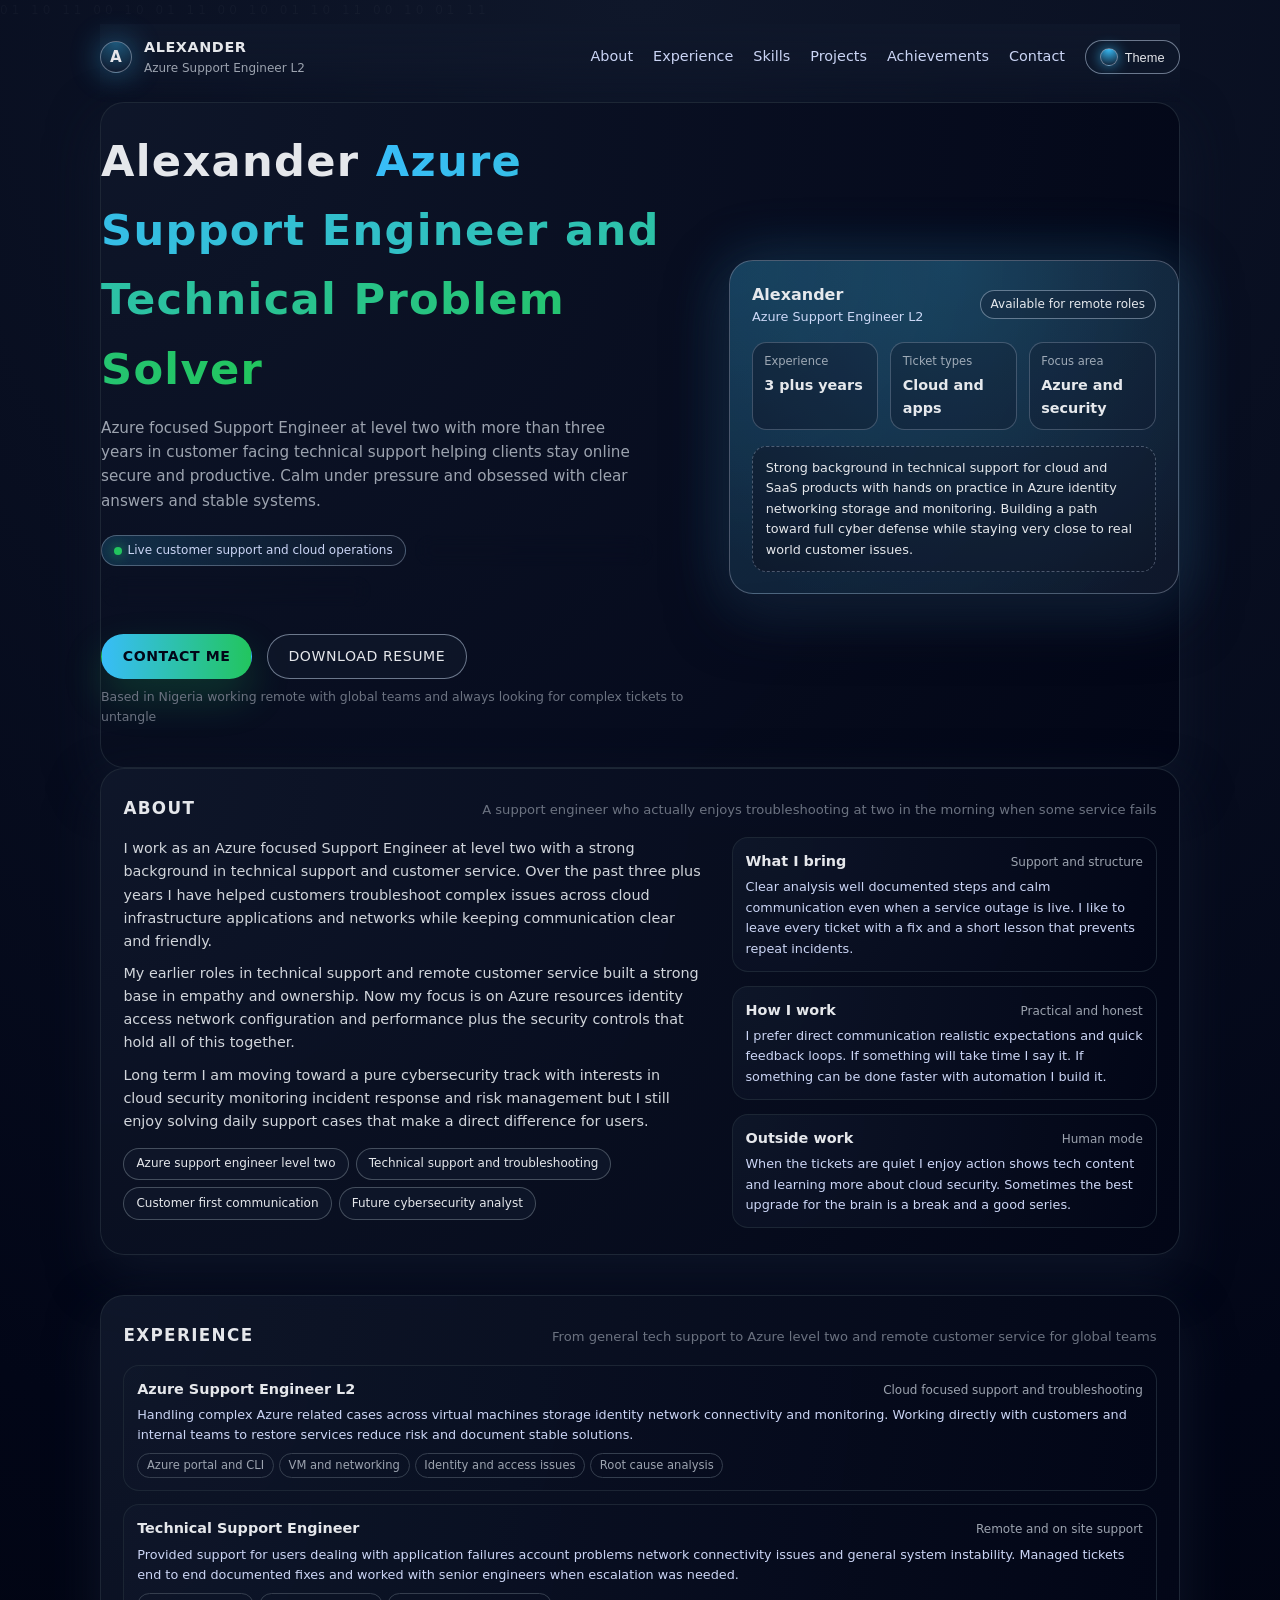
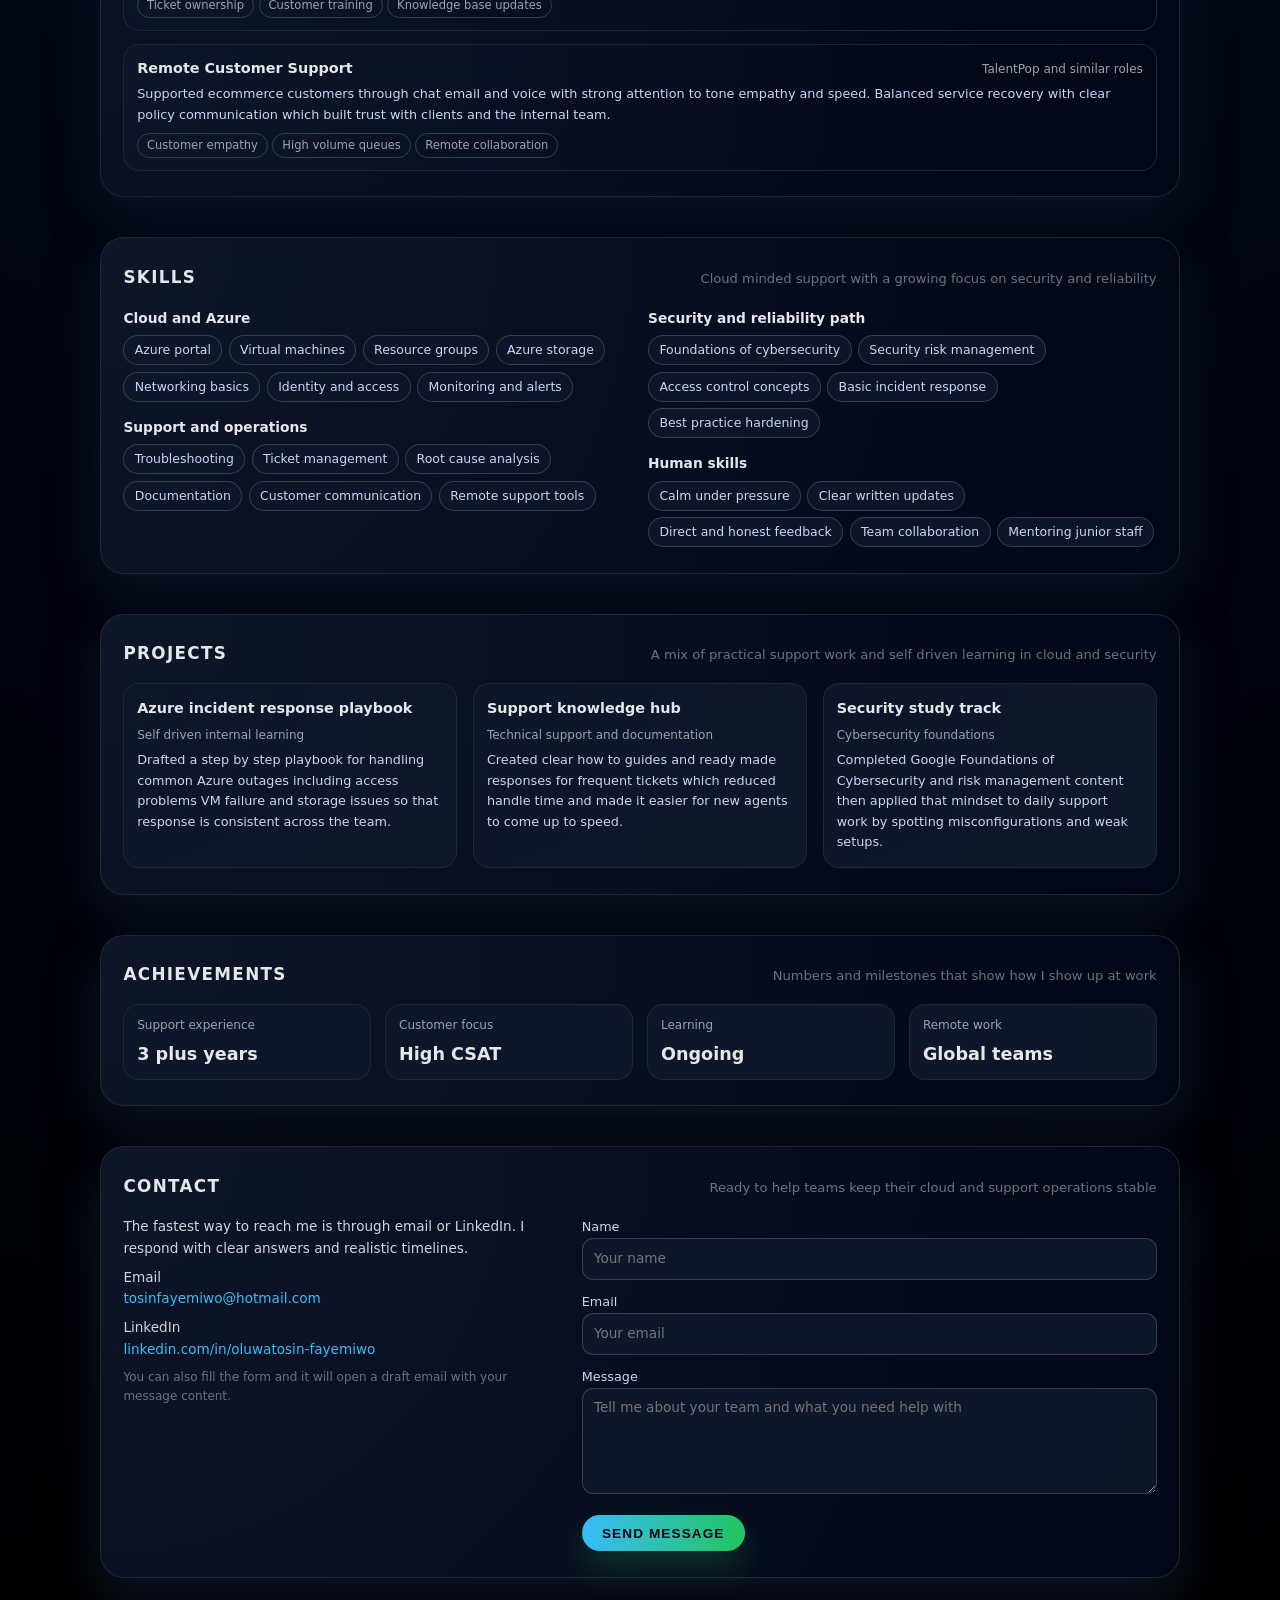
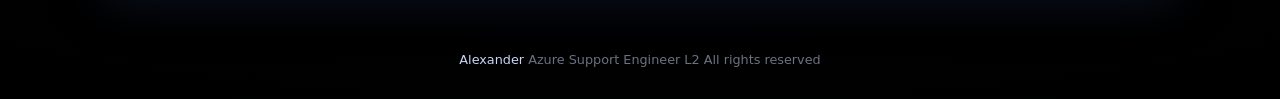
==== index.html @ be6d2a23 "Add files via upload" ====
<!DOCTYPE html>
<html lang="en">
<head>
  <meta charset="UTF-8">
  <meta name="viewport" content="width=device-width, initial-scale=1">
  <title>Alexander Azure Support Engineer L2</title>
  <link rel="stylesheet" href="style.css">
</head>
<body>
  <div class="page">
    <header>
      <div class="logo">
        <div class="logoMark">A</div>
        <div class="logoText">
          <span>Alexander</span>
          <span>Azure Support Engineer L2</span>
        </div>
      </div>
      <nav>
        <a href="#about">About</a>
        <a href="#experience">Experience</a>
        <a href="#skills">Skills</a>
        <a href="#projects">Projects</a>
        <a href="#achievements">Achievements</a>
        <a href="#contact">Contact</a>
        <button class="toggleButton" type="button" id="themeToggle">
          <div class="toggleDot"></div>
          <span>Theme</span>
        </button>
      </nav>
    </header>

    <section class="hero" aria-label="Introduction">
      <div>
        <h1 class="heroTitle">
          Alexander
          <span>Azure Support Engineer and Technical Problem Solver</span>
        </h1>
        <p class="heroSubtitle">
          Azure focused Support Engineer at level two with more than three years in customer facing technical support
          helping clients stay online secure and productive. Calm under pressure and obsessed with clear answers
          and stable systems.
        </p>
        <div class="heroBadges">
          <div class="badge">
            <div class="badgeDot"></div>
            Live customer support and cloud operations
          </div>
          <div class="badge">
            IT support and Azure fundamentals
          </div>
          <div class="badge">
            Cybersecurity learner and future analyst
          </div>
        </div>
        <div class="heroActions">
          <a class="buttonPrimary" href="#contact">
            Contact me
          </a>
          <a
            class="buttonGhost"
            href="#"
            onclick="alert('Replace this link with your actual resume URL in index.html')"
          >
            Download resume
          </a>
        </div>
        <div class="heroMeta">
          Based in Nigeria working remote with global teams and always looking for complex tickets to untangle
        </div>
      </div>

      <aside class="heroCard">
        <div class="heroCardHeader">
          <div>
            <div class="heroName">Alexander</div>
            <div class="heroRole">Azure Support Engineer L2</div>
          </div>
          <div class="heroPill">Available for remote roles</div>
        </div>
        <div class="heroStats">
          <div class="heroStatItem">
            <div class="heroStatLabel">Experience</div>
            <div class="heroStatValue">3 plus years</div>
          </div>
          <div class="heroStatItem">
            <div class="heroStatLabel">Ticket types</div>
            <div class="heroStatValue">Cloud and apps</div>
          </div>
          <div class="heroStatItem">
            <div class="heroStatLabel">Focus area</div>
            <div class="heroStatValue">Azure and security</div>
          </div>
        </div>
        <div class="heroFocus">
          Strong background in technical support for cloud and SaaS products with hands on practice in Azure
          identity networking storage and monitoring. Building a path toward full cyber defense while staying
          very close to real world customer issues.
        </div>
        <div class="heroGlow"></div>
      </aside>
    </section>

    <main>
      <section id="about" aria-labelledby="aboutTitle">
        <div class="sectionHeader">
          <h2 class="sectionTitle" id="aboutTitle">About</h2>
          <p class="sectionSubtitle">
            A support engineer who actually enjoys troubleshooting at two in the morning when some service fails
          </p>
        </div>
        <div class="sectionGrid">
          <div class="sectionText">
            <p>
              I work as an Azure focused Support Engineer at level two with a strong background in technical support
              and customer service. Over the past three plus years I have helped customers troubleshoot complex issues
              across cloud infrastructure applications and networks while keeping communication clear and friendly.
            </p>
            <p>
              My earlier roles in technical support and remote customer service built a strong base
              in empathy and ownership. Now my focus is on Azure resources identity access network configuration
              and performance plus the security controls that hold all of this together.
            </p>
            <p>
              Long term I am moving toward a pure cybersecurity track with interests in cloud security monitoring
              incident response and risk management but I still enjoy solving daily support cases that make a direct
              difference for users.
            </p>
            <div class="chipRow">
              <div class="chip">Azure support engineer level two</div>
              <div class="chip">Technical support and troubleshooting</div>
              <div class="chip">Customer first communication</div>
              <div class="chip">Future cybersecurity analyst</div>
            </div>
          </div>
          <div class="cardList">
            <article class="itemCard">
              <div class="itemHeader">
                <div class="itemTitle">What I bring</div>
                <div class="itemMeta">Support and structure</div>
              </div>
              <div class="itemBody">
                Clear analysis well documented steps and calm communication even when a service outage is live.
                I like to leave every ticket with a fix and a short lesson that prevents repeat incidents.
              </div>
            </article>
            <article class="itemCard">
              <div class="itemHeader">
                <div class="itemTitle">How I work</div>
                <div class="itemMeta">Practical and honest</div>
              </div>
              <div class="itemBody">
                I prefer direct communication realistic expectations and quick feedback loops. If something will take
                time I say it. If something can be done faster with automation I build it.
              </div>
            </article>
            <article class="itemCard">
              <div class="itemHeader">
                <div class="itemTitle">Outside work</div>
                <div class="itemMeta">Human mode</div>
              </div>
              <div class="itemBody">
                When the tickets are quiet I enjoy action shows tech content and learning more about cloud security.
                Sometimes the best upgrade for the brain is a break and a good series.
              </div>
            </article>
          </div>
        </div>
      </section>

      <section id="experience" aria-labelledby="experienceTitle">
        <div class="sectionHeader">
          <h2 class="sectionTitle" id="experienceTitle">Experience</h2>
          <p class="sectionSubtitle">
            From general tech support to Azure level two and remote customer service for global teams
          </p>
        </div>
        <div class="cardList">
          <article class="itemCard">
            <div class="itemHeader">
              <div class="itemTitle">Azure Support Engineer L2</div>
              <div class="itemMeta">
                Cloud focused support and troubleshooting
              </div>
            </div>
            <div class="itemBody">
              Handling complex Azure related cases across virtual machines storage identity network connectivity
              and monitoring. Working directly with customers and internal teams to restore services reduce risk
              and document stable solutions.
            </div>
            <div class="itemTags">
              <span class="itemTag">Azure portal and CLI</span>
              <span class="itemTag">VM and networking</span>
              <span class="itemTag">Identity and access issues</span>
              <span class="itemTag">Root cause analysis</span>
            </div>
          </article>

          <article class="itemCard">
            <div class="itemHeader">
              <div class="itemTitle">Technical Support Engineer</div>
              <div class="itemMeta">
                Remote and on site support
              </div>
            </div>
            <div class="itemBody">
              Provided support for users dealing with application failures account problems network connectivity issues
              and general system instability. Managed tickets end to end documented fixes and worked with senior engineers
              when escalation was needed.
            </div>
            <div class="itemTags">
              <span class="itemTag">Ticket ownership</span>
              <span class="itemTag">Customer training</span>
              <span class="itemTag">Knowledge base updates</span>
            </div>
          </article>

          <article class="itemCard">
            <div class="itemHeader">
              <div class="itemTitle">Remote Customer Support</div>
              <div class="itemMeta">
                TalentPop and similar roles
              </div>
            </div>
            <div class="itemBody">
              Supported ecommerce customers through chat email and voice with strong attention to tone empathy
              and speed. Balanced service recovery with clear policy communication which built trust with clients
              and the internal team.
            </div>
            <div class="itemTags">
              <span class="itemTag">Customer empathy</span>
              <span class="itemTag">High volume queues</span>
              <span class="itemTag">Remote collaboration</span>
            </div>
          </article>
        </div>
      </section>

      <section id="skills" aria-labelledby="skillsTitle">
        <div class="sectionHeader">
          <h2 class="sectionTitle" id="skillsTitle">Skills</h2>
          <p class="sectionSubtitle">
            Cloud minded support with a growing focus on security and reliability
          </p>
        </div>
        <div class="twoCol">
          <div>
            <div class="skillGroupTitle">Cloud and Azure</div>
            <div class="skillList">
              <span class="skillPill">Azure portal</span>
              <span class="skillPill">Virtual machines</span>
              <span class="skillPill">Resource groups</span>
              <span class="skillPill">Azure storage</span>
              <span class="skillPill">Networking basics</span>
              <span class="skillPill">Identity and access</span>
              <span class="skillPill">Monitoring and alerts</span>
            </div>

            <div class="skillGroupTitle" style="margin-top:0.9rem;">Support and operations</div>
            <div class="skillList">
              <span class="skillPill">Troubleshooting</span>
              <span class="skillPill">Ticket management</span>
              <span class="skillPill">Root cause analysis</span>
              <span class="skillPill">Documentation</span>
              <span class="skillPill">Customer communication</span>
              <span class="skillPill">Remote support tools</span>
            </div>
          </div>

          <div>
            <div class="skillGroupTitle">Security and reliability path</div>
            <div class="skillList">
              <span class="skillPill">Foundations of cybersecurity</span>
              <span class="skillPill">Security risk management</span>
              <span class="skillPill">Access control concepts</span>
              <span class="skillPill">Basic incident response</span>
              <span class="skillPill">Best practice hardening</span>
            </div>

            <div class="skillGroupTitle" style="margin-top:0.9rem;">Human skills</div>
            <div class="skillList">
              <span class="skillPill">Calm under pressure</span>
              <span class="skillPill">Clear written updates</span>
              <span class="skillPill">Direct and honest feedback</span>
              <span class="skillPill">Team collaboration</span>
              <span class="skillPill">Mentoring junior staff</span>
            </div>
          </div>
        </div>
      </section>

      <section id="projects" aria-labelledby="projectsTitle">
        <div class="sectionHeader">
          <h2 class="sectionTitle" id="projectsTitle">Projects</h2>
          <p class="sectionSubtitle">
            A mix of practical support work and self driven learning in cloud and security
          </p>
        </div>
        <div class="projectGrid">
          <article class="projectCard">
            <div class="projectTitle">Azure incident response playbook</div>
            <div class="projectRole">Self driven internal learning</div>
            <p class="projectBody">
              Drafted a step by step playbook for handling common Azure outages
              including access problems VM failure and storage issues
              so that response is consistent across the team.
            </p>
          </article>

          <article class="projectCard">
            <div class="projectTitle">Support knowledge hub</div>
            <div class="projectRole">Technical support and documentation</div>
            <p class="projectBody">
              Created clear how to guides and ready made responses for frequent tickets
              which reduced handle time and made it easier for new agents to come up to speed.
            </p>
          </article>

          <article class="projectCard">
            <div class="projectTitle">Security study track</div>
            <div class="projectRole">Cybersecurity foundations</div>
            <p class="projectBody">
              Completed Google Foundations of Cybersecurity and risk management content
              then applied that mindset to daily support work by spotting misconfigurations and weak setups.
            </p>
          </article>
        </div>
      </section>

      <section id="achievements" aria-labelledby="achievementsTitle">
        <div class="sectionHeader">
          <h2 class="sectionTitle" id="achievementsTitle">Achievements</h2>
          <p class="sectionSubtitle">
            Numbers and milestones that show how I show up at work
          </p>
        </div>
        <div class="statRow">
          <div class="statCard">
            <div class="statLabel">Support experience</div>
            <div class="statValue">3 plus years</div>
          </div>
          <div class="statCard">
            <div class="statLabel">Customer focus</div>
            <div class="statValue">High CSAT</div>
          </div>
          <div class="statCard">
            <div class="statLabel">Learning</div>
            <div class="statValue">Ongoing</div>
          </div>
          <div class="statCard">
            <div class="statLabel">Remote work</div>
            <div class="statValue">Global teams</div>
          </div>
        </div>
      </section>

      <section id="contact" aria-labelledby="contactTitle">
        <div class="sectionHeader">
          <h2 class="sectionTitle" id="contactTitle">Contact</h2>
          <p class="sectionSubtitle">
            Ready to help teams keep their cloud and support operations stable
          </p>
        </div>
        <div class="contactLayout">
          <div class="contactInfo">
            <p>
              The fastest way to reach me is through email or LinkedIn.
              I respond with clear answers and realistic timelines.
            </p>
            <p>
              Email
              <br>
              <a href="mailto:tosinfayemiwo@hotmail.com">
                tosinfayemiwo@hotmail.com
              </a>
            </p>
            <p>
              LinkedIn
              <br>
              <a href="https://www.linkedin.com/in/oluwatosin-fayemiwo" target="_blank" rel="noopener">
                linkedin.com/in/oluwatosin-fayemiwo
              </a>
            </p>
            <p class="formHint">
              You can also fill the form and it will open a draft email with your message content.
            </p>
          </div>
          <form action="mailto:tosinfayemiwo@hotmail.com" method="post" enctype="text/plain">
            <div>
              <label for="name">Name</label>
              <input id="name" name="Name" type="text" placeholder="Your name">
            </div>
            <div>
              <label for="email">Email</label>
              <input id="email" name="Email" type="email" placeholder="Your email">
            </div>
            <div>
              <label for="message">Message</label>
              <textarea id="message" name="Message" rows="4" placeholder="Tell me about your team and what you need help with"></textarea>
            </div>
            <button class="formButton" type="submit">Send message</button>
          </form>
        </div>
      </section>
    </main>
  </div>

  <footer>
    <span>Alexander</span> Azure Support Engineer L2
    All rights reserved
  </footer>

  <script src="script.js"></script>
</body>
</html>
---- style.css ----
*,
*::before,
*::after {
  box-sizing: border-box;
  margin: 0;
  padding: 0;
}

html {
  scroll-behavior: smooth;
}

body {
  font-family: system-ui, -apple-system, BlinkMacSystemFont, "Segoe UI", sans-serif;
  background: radial-gradient(circle at top, #0f172a 0, #020617 45%, #000 100%);
  color: #e5e7eb;
  min-height: 100vh;
  line-height: 1.6;
  display: flex;
  flex-direction: column;
}

/* animated code ambience */
body::before {
  content: "01 10 11 00 10 01 11 00 10 01 10 11 00 10 01 11";
  position: fixed;
  inset: 0;
  pointer-events: none;
  font-size: 12px;
  letter-spacing: 4px;
  opacity: 0.03;
  white-space: pre-wrap;
  line-height: 1.8;
  animation: codeDrift 40s linear infinite;
}

@keyframes codeDrift {
  0% {
    transform: translateY(0);
  }
  100% {
    transform: translateY(-40%);
  }
}

.page {
  max-width: 1120px;
  margin: 0 auto;
  padding: 1.5rem 1.25rem 3rem;
  flex: 1;
}

header {
  display: flex;
  align-items: center;
  justify-content: space-between;
  gap: 1.5rem;
  padding: 0.75rem 0 1.5rem;
  position: sticky;
  top: 0;
  z-index: 10;
  backdrop-filter: blur(14px);
  background: linear-gradient(
    to bottom,
    rgba(15, 23, 42, 0.95),
    rgba(15, 23, 42, 0.75),
    transparent
  );
}

.logo {
  display: flex;
  align-items: center;
  gap: 0.75rem;
}

.logoMark {
  width: 32px;
  height: 32px;
  border-radius: 999px;
  border: 1px solid rgba(148, 163, 184, 0.6);
  display: inline-flex;
  align-items: center;
  justify-content: center;
  font-weight: 600;
  font-size: 0.95rem;
  background: radial-gradient(
    circle at top,
    rgba(56, 189, 248, 0.4),
    rgba(15, 23, 42, 0.95)
  );
  box-shadow: 0 0 30px rgba(56, 189, 248, 0.45);
}

.logoText {
  display: flex;
  flex-direction: column;
}

.logoText span:first-child {
  font-size: 0.9rem;
  font-weight: 600;
  letter-spacing: 0.04em;
  text-transform: uppercase;
  color: #e5e7eb;
}

.logoText span:last-child {
  font-size: 0.75rem;
  color: #9ca3af;
}

nav {
  display: flex;
  align-items: center;
  gap: 1.25rem;
  font-size: 0.9rem;
}

nav a {
  text-decoration: none;
  color: #cbd5f5;
  position: relative;
  padding-bottom: 2px;
}

nav a::after {
  content: "";
  position: absolute;
  left: 0;
  bottom: 0;
  width: 0%;
  height: 2px;
  border-radius: 999px;
  background: linear-gradient(to right, #38bdf8, #22c55e);
  transition: width 0.2s ease;
}

nav a:hover::after {
  width: 100%;
}

.toggleButton {
  border: 1px solid rgba(148, 163, 184, 0.7);
  background: rgba(15, 23, 42, 0.7);
  border-radius: 999px;
  padding: 0.45rem 0.9rem;
  font-size: 0.8rem;
  display: inline-flex;
  align-items: center;
  gap: 0.4rem;
  cursor: pointer;
  color: #e5e7eb;
  backdrop-filter: blur(12px);
}

.toggleDot {
  width: 18px;
  height: 18px;
  border-radius: 999px;
  border: 1px solid rgba(148, 163, 184, 0.7);
  background: radial-gradient(circle at top, #38bdf8, #0f172a);
  box-shadow: 0 0 14px rgba(56, 189, 248, 0.7);
}

.hero {
  display: grid;
  grid-template-columns: minmax(0, 3fr) minmax(0, 2.3fr);
  gap: 2.5rem;
  align-items: center;
  padding: 1.5rem 0 2.5rem;
}

.heroTitle {
  font-size: clamp(2.1rem, 4vw, 2.7rem);
  font-weight: 700;
  letter-spacing: 0.03em;
  margin-bottom: 0.75rem;
}

.heroTitle span {
  background: linear-gradient(to right, #38bdf8, #22c55e);
  -webkit-background-clip: text;
  background-clip: text;
  color: transparent;
}

.heroSubtitle {
  font-size: 0.95rem;
  color: #9ca3af;
  max-width: 34rem;
  margin-bottom: 1.4rem;
}

.heroBadges {
  display: flex;
  flex-wrap: wrap;
  gap: 0.6rem;
  margin-bottom: 1.7rem;
}

.badge {
  border-radius: 999px;
  padding: 0.3rem 0.75rem;
  font-size: 0.75rem;
  border: 1px solid rgba(148, 163, 184, 0.45);
  background: radial-gradient(
    circle at top left,
    rgba(56, 189, 248, 0.18),
    rgba(15, 23, 42, 0.9)
  );
  backdrop-filter: blur(10px);
  color: #cbd5f5;
  display: inline-flex;
  align-items: center;
  gap: 0.35rem;
}

.badgeDot {
  width: 8px;
  height: 8px;
  border-radius: 999px;
  background: #22c55e;
  box-shadow: 0 0 12px rgba(34, 197, 94, 0.8);
}

.heroActions {
  display: flex;
  flex-wrap: wrap;
  gap: 0.9rem;
  margin-bottom: 0.5rem;
}

.buttonPrimary,
.buttonGhost {
  border-radius: 999px;
  padding: 0.65rem 1.3rem;
  font-size: 0.88rem;
  letter-spacing: 0.04em;
  text-transform: uppercase;
  border: 1px solid transparent;
  cursor: pointer;
  display: inline-flex;
  align-items: center;
  gap: 0.5rem;
  text-decoration: none;
}

.buttonPrimary {
  background: linear-gradient(to right, #38bdf8, #22c55e);
  color: #020617;
  font-weight: 600;
  box-shadow: 0 18px 40px rgba(34, 197, 94, 0.22);
}

.buttonPrimary:hover {
  filter: brightness(1.03);
  transform: translateY(-1px);
}

.buttonGhost {
  background: rgba(15, 23, 42, 0.85);
  color: #e5e7eb;
  border-color: rgba(148, 163, 184, 0.7);
}

.buttonGhost:hover {
  background: rgba(15, 23, 42, 0.98);
  transform: translateY(-1px);
}

.heroMeta {
  font-size: 0.78rem;
  color: #6b7280;
}

.heroCard {
  border-radius: 1.5rem;
  border: 1px solid rgba(148, 163, 184, 0.45);
  background: radial-gradient(
    circle at top left,
    rgba(56, 189, 248, 0.24),
    rgba(15, 23, 42, 0.98)
  );
  padding: 1.3rem 1.4rem;
  box-shadow:
    0 20px 60px rgba(15, 23, 42, 0.9),
    0 0 60px rgba(56, 189, 248, 0.25);
  position: relative;
  overflow: hidden;
}

.heroCardHeader {
  display: flex;
  justify-content: space-between;
  align-items: center;
  margin-bottom: 0.9rem;
}

.heroName {
  font-size: 1rem;
  font-weight: 600;
}

.heroRole {
  font-size: 0.8rem;
  color: #cbd5f5;
}

.heroPill {
  font-size: 0.75rem;
  padding: 0.25rem 0.6rem;
  border-radius: 999px;
  border: 1px solid rgba(148, 163, 184, 0.6);
  background: rgba(15, 23, 42, 0.7);
  color: #e5e7eb;
}

.heroStats {
  display: grid;
  grid-template-columns: repeat(3, minmax(0, 1fr));
  gap: 0.75rem;
  margin-bottom: 1rem;
  font-size: 0.78rem;
}

.heroStatItem {
  background: rgba(15, 23, 42, 0.72);
  border-radius: 0.9rem;
  padding: 0.55rem 0.7rem;
  border: 1px solid rgba(148, 163, 184, 0.35);
}

.heroStatLabel {
  color: #9ca3af;
  font-size: 0.72rem;
  margin-bottom: 0.2rem;
}

.heroStatValue {
  font-weight: 600;
  font-size: 0.9rem;
}

.heroFocus {
  font-size: 0.8rem;
  color: #e5e7eb;
  border-radius: 0.9rem;
  padding: 0.7rem 0.8rem;
  background: rgba(15, 23, 42, 0.75);
  border: 1px dashed rgba(148, 163, 184, 0.45);
}

.heroGlow {
  position: absolute;
  inset: auto -40% -60%;
  height: 160%;
  background: radial-gradient(
    circle at top,
    rgba(56, 189, 248, 0.18),
    transparent 55%
  );
  opacity: 0.9;
  pointer-events: none;
  mix-blend-mode: screen;
}

main {
  display: flex;
  flex-direction: column;
  gap: 2.5rem;
}

section {
  border-radius: 1.5rem;
  border: 1px solid rgba(31, 41, 55, 0.95);
  background: radial-gradient(
    circle at top left,
    rgba(15, 23, 42, 0.96),
    rgba(2, 6, 23, 0.98)
  );
  padding: 1.6rem 1.4rem;
  box-shadow: 0 20px 50px rgba(15, 23, 42, 0.85);
}

.sectionHeader {
  display: flex;
  justify-content: space-between;
  align-items: baseline;
  gap: 1rem;
  margin-bottom: 1rem;
}

.sectionTitle {
  font-size: 1.05rem;
  font-weight: 600;
  letter-spacing: 0.08em;
  text-transform: uppercase;
  color: #e5e7eb;
}

.sectionSubtitle {
  font-size: 0.82rem;
  color: #6b7280;
}

.sectionGrid {
  display: grid;
  grid-template-columns: minmax(0, 3fr) minmax(0, 2.2fr);
  gap: 1.8rem;
}

.sectionText {
  font-size: 0.9rem;
  color: #d1d5db;
}

.sectionText p + p {
  margin-top: 0.6rem;
}

.chipRow {
  display: flex;
  flex-wrap: wrap;
  gap: 0.45rem;
  margin-top: 0.9rem;
}

.chip {
  font-size: 0.75rem;
  padding: 0.35rem 0.75rem;
  border-radius: 999px;
  border: 1px solid rgba(75, 85, 99, 0.9);
  background: rgba(15, 23, 42, 0.9);
  color: #e5e7eb;
}

.cardList {
  display: grid;
  gap: 0.85rem;
  font-size: 0.85rem;
}

.itemCard {
  border-radius: 1rem;
  padding: 0.75rem 0.8rem;
  border: 1px solid rgba(31, 41, 55, 0.9);
  background: radial-gradient(
    circle at top left,
    rgba(15, 23, 42, 0.9),
    rgba(2, 6, 23, 1)
  );
}

.itemHeader {
  display: flex;
  justify-content: space-between;
  align-items: baseline;
  gap: 0.75rem;
  margin-bottom: 0.25rem;
}

.itemTitle {
  font-size: 0.9rem;
  font-weight: 600;
  color: #e5e7eb;
}

.itemMeta {
  font-size: 0.75rem;
  color: #9ca3af;
  text-align: right;
}

.itemBody {
  font-size: 0.8rem;
  color: #cbd5f5;
}

.itemTags {
  margin-top: 0.45rem;
  display: flex;
  flex-wrap: wrap;
  gap: 0.3rem;
  font-size: 0.72rem;
}

.itemTag {
  padding: 0.15rem 0.55rem;
  border-radius: 999px;
  border: 1px solid rgba(55, 65, 81, 0.95);
  color: #9ca3af;
}

.twoCol {
  display: grid;
  grid-template-columns: repeat(2, minmax(0, 1fr));
  gap: 1rem;
  font-size: 0.85rem;
}

.skillGroupTitle {
  font-size: 0.86rem;
  font-weight: 600;
  margin-bottom: 0.4rem;
  color: #e5e7eb;
}

.skillList {
  display: flex;
  flex-wrap: wrap;
  gap: 0.4rem;
}

.skillPill {
  font-size: 0.78rem;
  padding: 0.25rem 0.65rem;
  border-radius: 999px;
  border: 1px solid rgba(55, 65, 81, 0.95);
  color: #cbd5f5;
  background: rgba(15, 23, 42, 0.95);
}

.projectGrid {
  display: grid;
  grid-template-columns: repeat(3, minmax(0, 1fr));
  gap: 1rem;
  font-size: 0.82rem;
}

.projectCard {
  border-radius: 1rem;
  padding: 0.8rem 0.8rem 0.9rem;
  border: 1px solid rgba(31, 41, 55, 0.95);
  background: radial-gradient(
    circle at top left,
    rgba(15, 23, 42, 0.92),
    rgba(15, 23, 42, 1)
  );
  display: flex;
  flex-direction: column;
  gap: 0.35rem;
}

.projectTitle {
  font-size: 0.9rem;
  font-weight: 600;
  color: #e5e7eb;
}

.projectRole {
  font-size: 0.75rem;
  color: #9ca3af;
}

.projectBody {
  font-size: 0.8rem;
  color: #cbd5f5;
}

.statRow {
  display: grid;
  grid-template-columns: repeat(4, minmax(0, 1fr));
  gap: 0.9rem;
  font-size: 0.8rem;
}

.statCard {
  border-radius: 1rem;
  padding: 0.7rem 0.8rem;
  border: 1px solid rgba(31, 41, 55, 0.95);
  background: rgba(15, 23, 42, 0.96);
}

.statLabel {
  font-size: 0.75rem;
  color: #9ca3af;
  margin-bottom: 0.25rem;
}

.statValue {
  font-size: 1.1rem;
  font-weight: 600;
  color: #e5e7eb;
}

.contactLayout {
  display: grid;
  grid-template-columns: minmax(0, 1.5fr) minmax(0, 2fr);
  gap: 1.7rem;
  font-size: 0.9rem;
}

.contactInfo {
  font-size: 0.85rem;
  color: #d1d5db;
}

.contactInfo p + p {
  margin-top: 0.45rem;
}

.contactInfo a {
  color: #38bdf8;
  text-decoration: none;
}

.contactInfo a:hover {
  text-decoration: underline;
}

form {
  display: grid;
  gap: 0.7rem;
  font-size: 0.85rem;
}

label {
  font-size: 0.8rem;
  color: #cbd5f5;
}

input,
textarea {
  width: 100%;
  border-radius: 0.7rem;
  border: 1px solid rgba(55, 65, 81, 0.95);
  background: rgba(15, 23, 42, 0.96);
  padding: 0.55rem 0.7rem;
  color: #e5e7eb;
  font: inherit;
  resize: vertical;
  min-height: 42px;
}

input:focus,
textarea:focus {
  outline: 1px solid #38bdf8;
  box-shadow: 0 0 0 1px rgba(56, 189, 248, 0.6);
}

.formHint {
  font-size: 0.75rem;
  color: #6b7280;
}

.formButton {
  border-radius: 999px;
  border: 1px solid transparent;
  padding: 0.6rem 1.2rem;
  background: linear-gradient(to right, #38bdf8, #22c55e);
  color: #020617;
  font-size: 0.85rem;
  font-weight: 600;
  letter-spacing: 0.08em;
  text-transform: uppercase;
  cursor: pointer;
  justify-self: flex-start;
  margin-top: 0.2rem;
  box-shadow: 0 16px 32px rgba(34, 197, 94, 0.22);
}

.formButton:hover {
  filter: brightness(1.03);
  transform: translateY(-1px);
}

footer {
  padding: 1.5rem 1.25rem 1.8rem;
  font-size: 0.8rem;
  color: #6b7280;
  text-align: center;
}

footer span {
  color: #cbd5f5;
}

/* responsive rules */
@media (max-width: 900px) {
  header {
    flex-direction: column;
    align-items: flex-start;
  }

  nav {
    width: 100%;
    justify-content: space-between;
  }

  .hero {
    grid-template-columns: minmax(0, 1fr);
  }

  .heroCard {
    order: -1;
  }

  .sectionGrid {
    grid-template-columns: minmax(0, 1fr);
  }

  .contactLayout {
    grid-template-columns: minmax(0, 1fr);
  }

  .projectGrid {
    grid-template-columns: repeat(2, minmax(0, 1fr));
  }

  .statRow {
    grid-template-columns: repeat(2, minmax(0, 1fr));
  }
}

@media (max-width: 640px) {
  nav {
    flex-wrap: wrap;
    gap: 0.6rem;
    font-size: 0.82rem;
  }

  .page {
    padding-inline: 1rem;
  }

  section {
    padding: 1.25rem 1.1rem;
  }

  .projectGrid {
    grid-template-columns: minmax(0, 1fr);
  }

  .twoCol {
    grid-template-columns: minmax(0, 1fr);
  }
}

/* light theme styles toggled with body.lightTheme */

body.lightTheme {
  background: radial-gradient(circle at top, #e5f3ff 0, #f5f5f5 40%, #d4e4ff 100%);
  color: #020617;
}

body.lightTheme::before {
  opacity: 0.04;
}

body.lightTheme header {
  background: linear-gradient(
    to bottom,
    rgba(248, 250, 252, 0.96),
    rgba(248, 250, 252, 0.86),
    transparent
  );
}

body.lightTheme .toggleButton {
  background: rgba(248, 250, 252, 0.96);
  border-color: rgba(148, 163, 184, 0.85);
  color: #020617;
}

body.lightTheme .toggleDot {
  background: radial-gradient(circle at top, #22c55e, #e5f3ff);
  box-shadow: 0 0 14px rgba(34, 197, 94, 0.65);
}

body.lightTheme section {
  background: radial-gradient(circle at top left, #ffffff, #e5e7eb);
  border-color: rgba(209, 213, 219, 1);
  box-shadow: 0 14px 40px rgba(148, 163, 184, 0.45);
}

body.lightTheme .itemCard,
body.lightTheme .projectCard,
body.lightTheme .heroCard,
body.lightTheme .statCard {
  background: radial-gradient(circle at top left, #ffffff, #e5e7eb);
  border-color: rgba(209, 213, 219, 1);
}

body.lightTheme .chip,
body.lightTheme .skillPill {
  background: #f9fafb;
  border-color: rgba(209, 213, 219, 1);
  color: #111827;
}

body.lightTheme .itemTag {
  border-color: rgba(209, 213, 219, 1);
}

body.lightTheme .heroSubtitle,
body.lightTheme .sectionSubtitle,
body.lightTheme .heroMeta,
body.lightTheme .sectionText,
body.lightTheme .contactInfo,
body.lightTheme .projectBody {
  color: #4b5563;
}

body.lightTheme .heroRole,
body.lightTheme .itemMeta {
  color: #6b7280;
}

body.lightTheme .heroPill,
body.lightTheme .heroStatItem,
body.lightTheme input,
body.lightTheme textarea {
  background: #f9fafb;
  border-color: rgba(209, 213, 219, 1);
  color: #020617;
}

body.lightTheme footer {
  color: #6b7280;
}

body.lightTheme footer span {
  color: #111827;
}
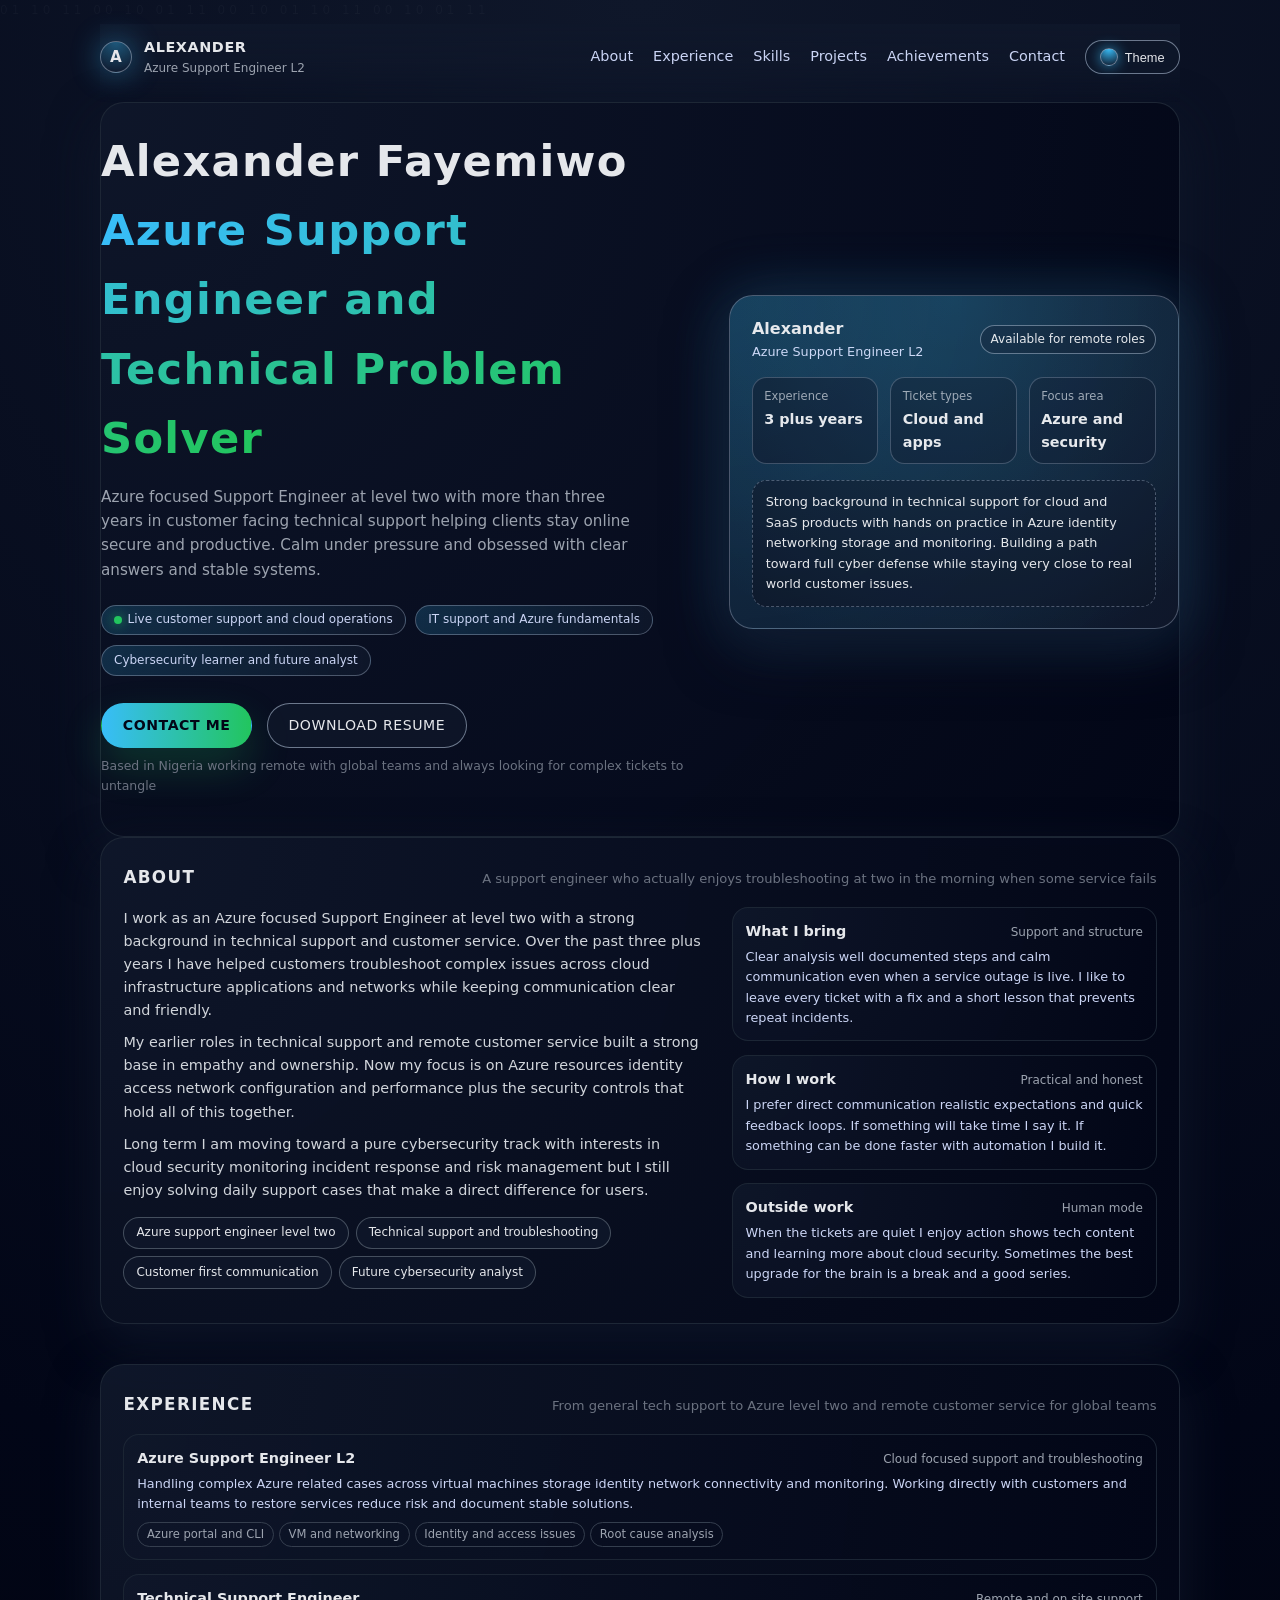
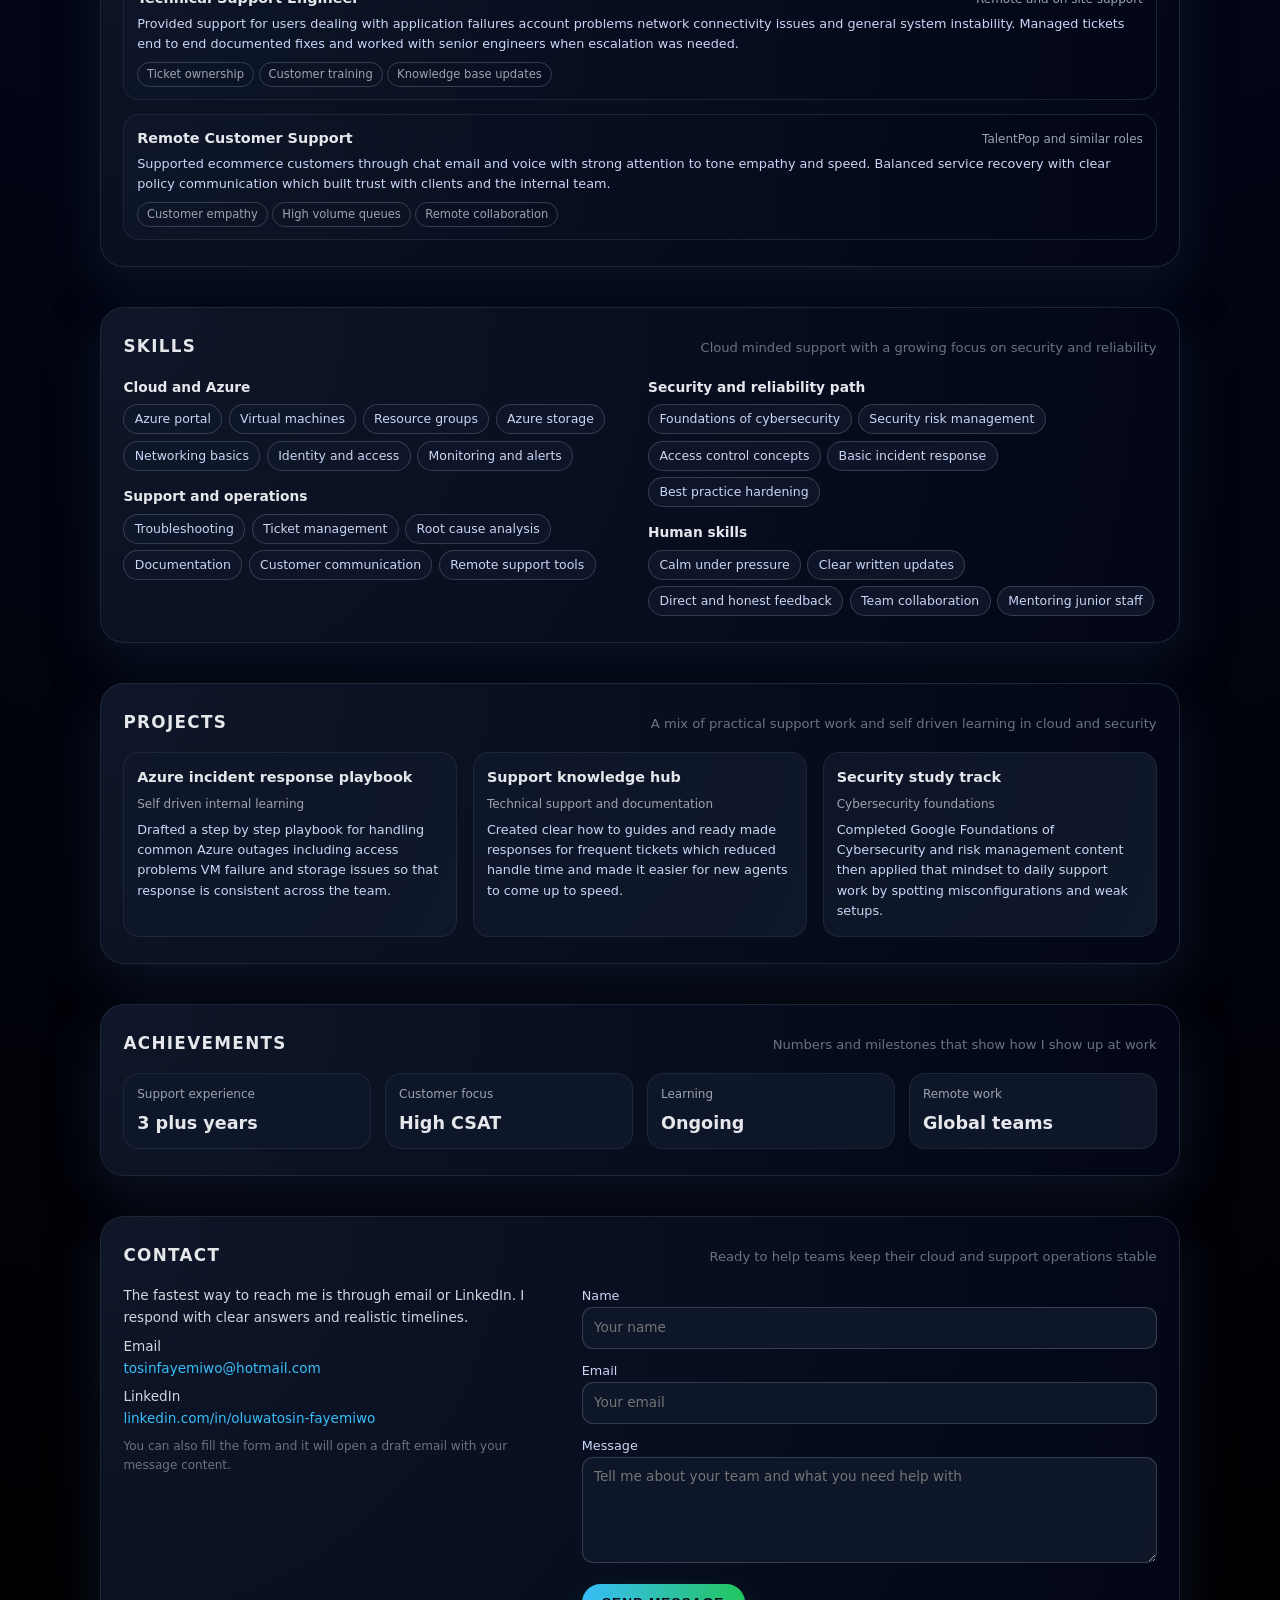
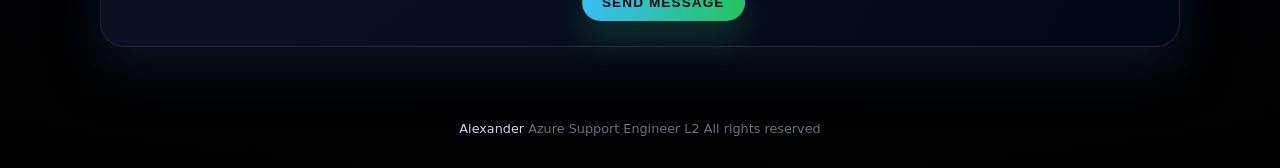
==== commit 976eab9b: "Add files via upload" ====
--- a/index.html
+++ b/index.html
@@ -33,7 +33,7 @@
     <section class="hero" aria-label="Introduction">
       <div>
         <h1 class="heroTitle">
-          Alexander
+          Alexander Fayemiwo
           <span>Azure Support Engineer and Technical Problem Solver</span>
         </h1>
         <p class="heroSubtitle">
@@ -58,12 +58,14 @@
             Contact me
           </a>
           <a
-            class="buttonGhost"
-            href="#"
-            onclick="alert('Replace this link with your actual resume URL in index.html')"
-          >
-            Download resume
-          </a>
+         class="buttonGhost"
+         href="my-resume.pdf"
+        target="_blank"
+      rel="noopener"
+>
+  Download resume
+</a>
+
         </div>
         <div class="heroMeta">
           Based in Nigeria working remote with global teams and always looking for complex tickets to untangle
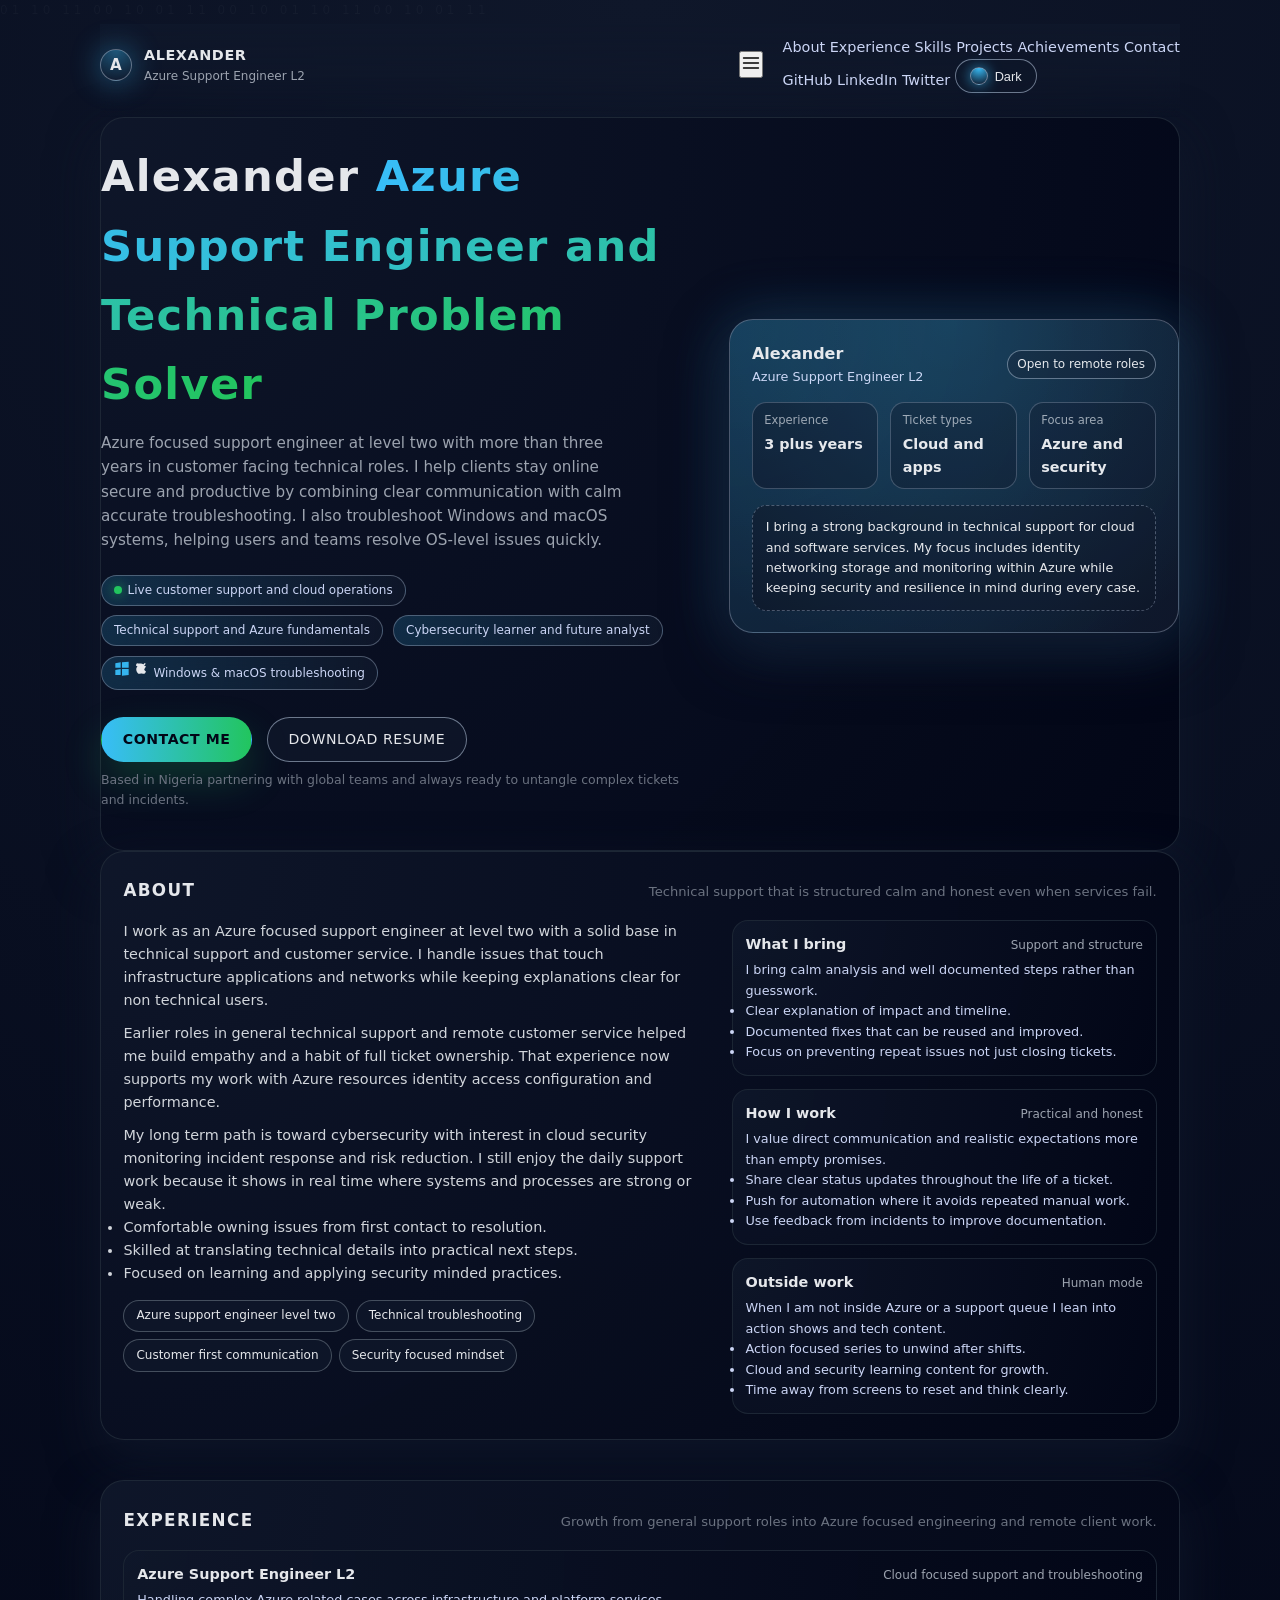
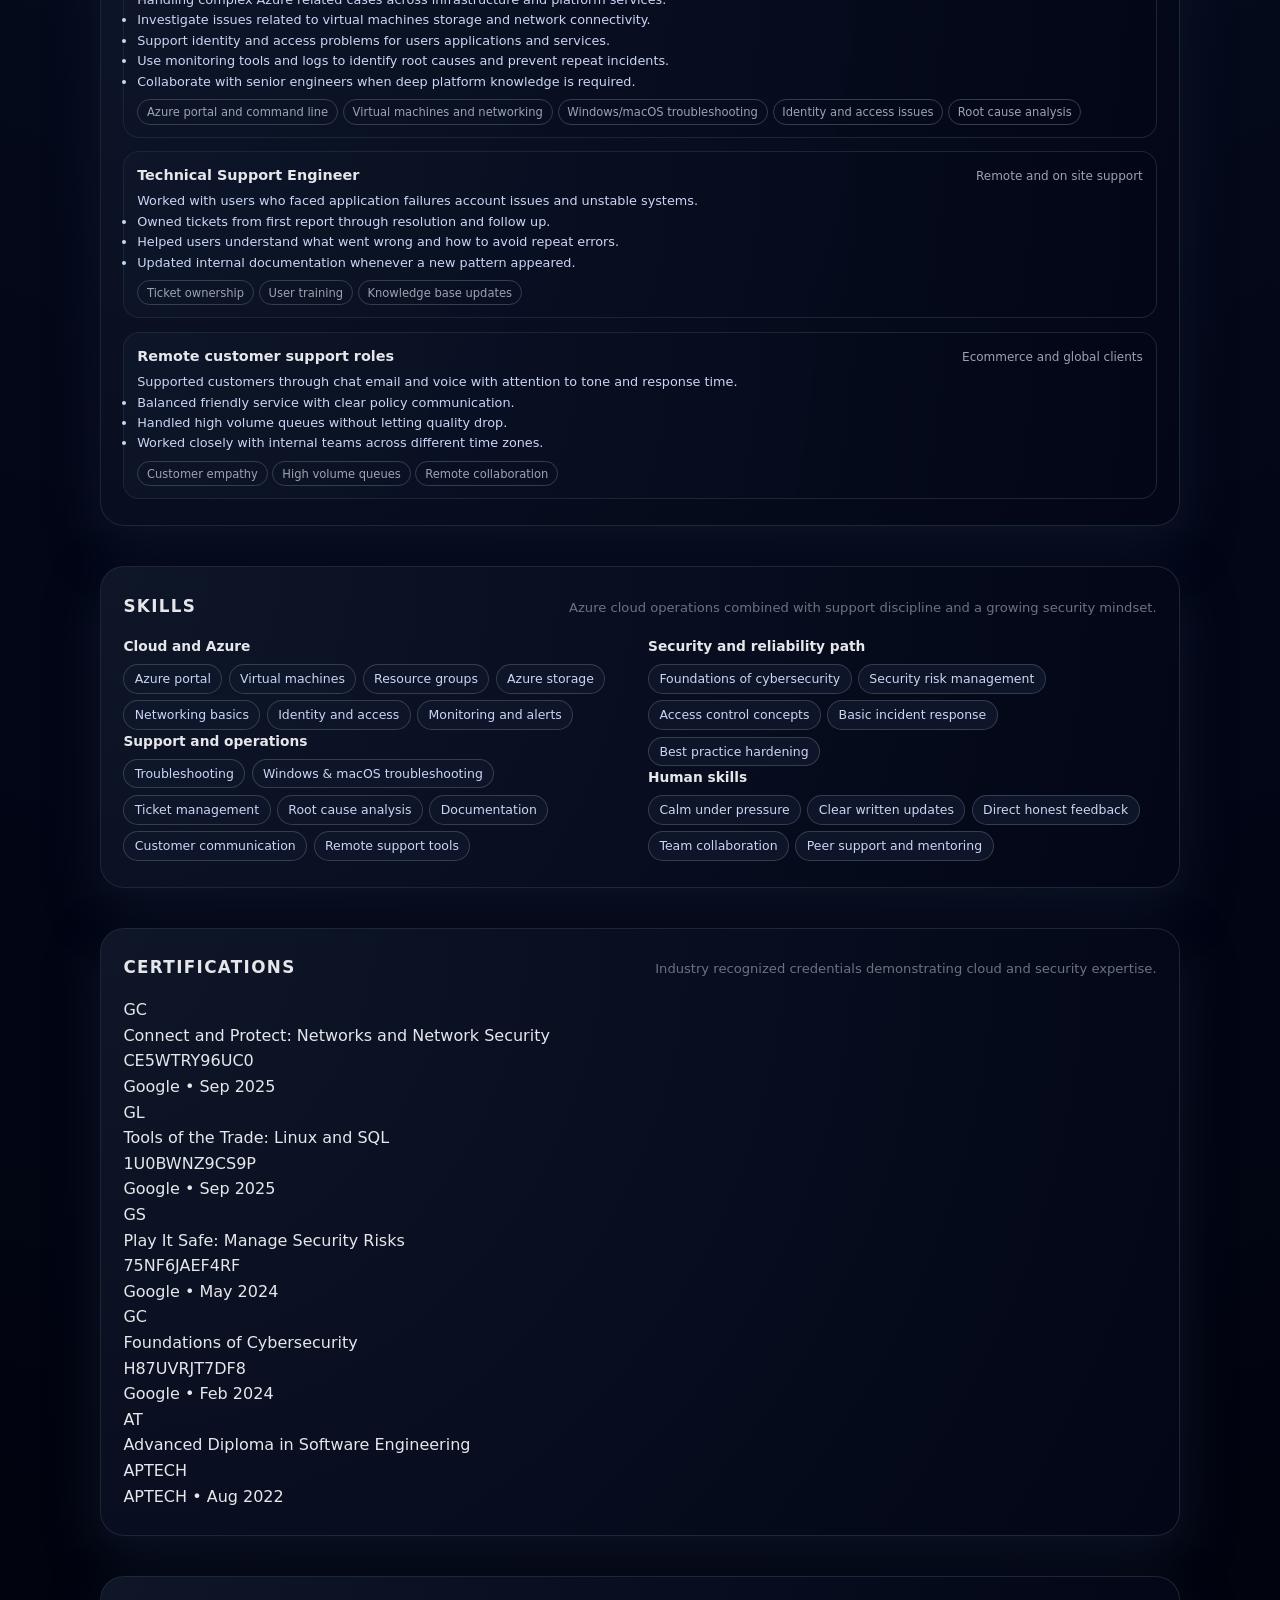
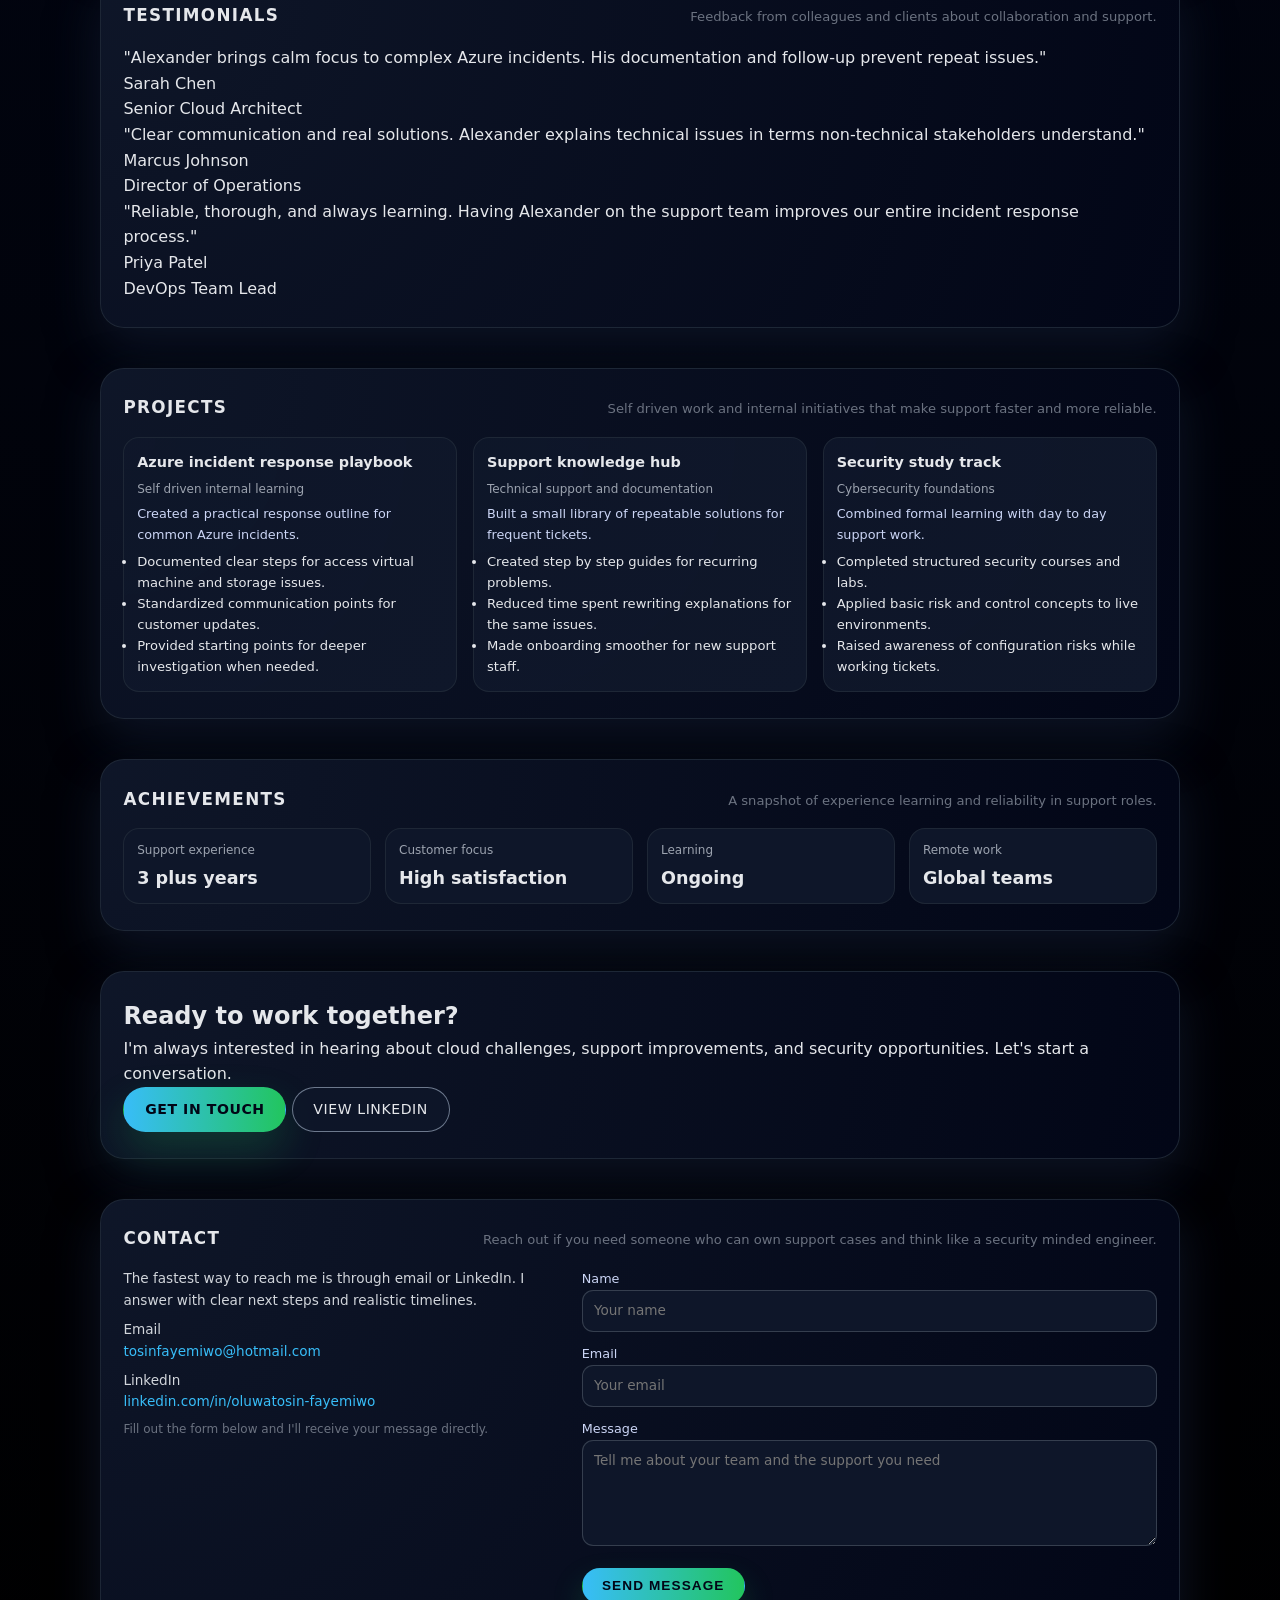
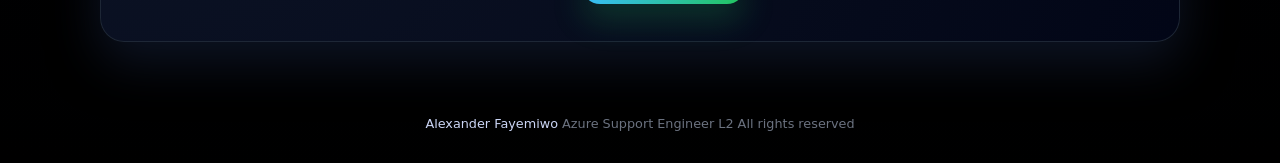
==== commit 4af20344: "Update index.html Added more features" ====
--- a/index.html
+++ b/index.html
@@ -3,12 +3,18 @@
 <head>
   <meta charset="UTF-8">
   <meta name="viewport" content="width=device-width, initial-scale=1">
+  <meta name="description" content="Alexander Fayemiwo - Azure Support Engineer L2. Cloud operations, technical troubleshooting, and cybersecurity expertise.">
+  <meta name="keywords" content="Azure, Support Engineer, Cloud, Technical Support, Cybersecurity">
+  <meta name="author" content="Alexander Fayemiwo">
+  <meta property="og:title" content="Alexander Fayemiwo - Azure Support Engineer L2">
+  <meta property="og:description" content="Cloud-focused support engineer with 3+ years in customer-facing technical roles.">
+  <meta property="og:type" content="website">
   <title>Alexander Azure Support Engineer L2</title>
   <link rel="stylesheet" href="style.css">
 </head>
 <body>
   <div class="page">
-    <header>
+    <header role="banner">
       <div class="logo">
         <div class="logoMark">A</div>
         <div class="logoText">
@@ -16,30 +22,43 @@
           <span>Azure Support Engineer L2</span>
         </div>
       </div>
-      <nav>
-        <a href="#about">About</a>
-        <a href="#experience">Experience</a>
-        <a href="#skills">Skills</a>
-        <a href="#projects">Projects</a>
-        <a href="#achievements">Achievements</a>
-        <a href="#contact">Contact</a>
-        <button class="toggleButton" type="button" id="themeToggle">
-          <div class="toggleDot"></div>
-          <span>Theme</span>
+      <nav role="navigation" aria-label="Main navigation">
+        <button id="mobileNavToggle" class="mobileNavToggle" aria-controls="mainNav" aria-expanded="false" aria-label="Open menu">
+          <svg width="20" height="20" viewBox="0 0 24 24" aria-hidden="true" focusable="false">
+            <path d="M3 6h18M3 12h18M3 18h18" stroke="currentColor" stroke-width="1.6" stroke-linecap="round" stroke-linejoin="round" fill="none"></path>
+          </svg>
         </button>
+
+        <div id="mainNav" class="navLinks">
+          <a href="#about">About</a>
+          <a href="#experience">Experience</a>
+          <a href="#skills">Skills</a>
+          <a href="#projects">Projects</a>
+          <a href="#achievements">Achievements</a>
+          <a href="#contact">Contact</a>
+          <div class="navDivider" aria-hidden="true"></div>
+          <a href="https://github.com/Alex140393" target="_blank" rel="noopener" aria-label="GitHub" class="socialIcon">GitHub</a>
+          <a href="https://www.linkedin.com/in/oluwatosin-fayemiwo-a7b971242" target="_blank" rel="noopener" aria-label="LinkedIn" class="socialIcon">LinkedIn</a>
+          <a href="https://twitter.com" target="_blank" rel="noopener" aria-label="Twitter" class="socialIcon">Twitter</a>
+
+          <button id="themeToggle" class="toggleButton" aria-label="Toggle theme" aria-pressed="false">
+            <span class="toggleDot" aria-hidden="true"></span>
+            <span class="themeLabel" id="themeLabel">Dark</span>
+          </button>
+        </div>
       </nav>
     </header>
 
     <section class="hero" aria-label="Introduction">
       <div>
         <h1 class="heroTitle">
-          Alexander Fayemiwo
+          Alexander
           <span>Azure Support Engineer and Technical Problem Solver</span>
         </h1>
         <p class="heroSubtitle">
-          Azure focused Support Engineer at level two with more than three years in customer facing technical support
-          helping clients stay online secure and productive. Calm under pressure and obsessed with clear answers
-          and stable systems.
+          Azure focused support engineer at level two with more than three years in customer facing technical roles.
+          I help clients stay online secure and productive by combining clear communication with calm accurate troubleshooting.
+          I also troubleshoot Windows and macOS systems, helping users and teams resolve OS-level issues quickly.
         </p>
         <div class="heroBadges">
           <div class="badge">
@@ -47,28 +66,35 @@
             Live customer support and cloud operations
           </div>
           <div class="badge">
-            IT support and Azure fundamentals
+            Technical support and Azure fundamentals
           </div>
           <div class="badge">
             Cybersecurity learner and future analyst
+          </div>
+          <div class="badge">
+            <span class="platformIcons" aria-hidden="true">
+              <!-- Windows SVG -->
+              <svg width="16" height="16" viewBox="0 0 24 24" fill="none" xmlns="http://www.w3.org/2000/svg" class="platformSvg">
+                <path d="M2 3.5L10 2v8H2V3.5zM12 2l10-1v9h-10V2zM2 13.5L10 12v9L2 21v-7.5zM12 12h10v9l-10 1v-10z" fill="#38bdf8" opacity="0.95"/>
+              </svg>
+              <!-- Apple SVG -->
+              <svg width="14" height="16" viewBox="0 0 24 28" fill="none" xmlns="http://www.w3.org/2000/svg" class="platformSvg">
+                <path d="M18.9 7.2c-1 1.2-2.3 1.9-3.7 1.9-0.2-1.3 0.3-2.7 1.1-3.6 0.9-1.1 2.2-1.8 3.5-1.8 0.1 1.4-0.4 2.9-0.9 3.5zM12 4.5c1.1 0 2.7 0.5 3.9 1.4 1 0.7 1.9 2 2.1 3.6-0.2 0.1-2.2 0.5-3.3 0.5-1.4 0-2.9-0.8-3.8-0.8-0.9 0-2.5 0.8-3.7 0.8-1 0-2.8-0.6-4.1-2.4 0.1-0.6 0.6-2.4 2-3.7C7.5 4.9 9.5 4.5 12 4.5zM17.6 14.6c0.1 1.8 1.8 2.9 3.1 3.6-0.5 1.6-1.8 4.2-4.3 4.2-1.2 0-1.9-0.7-3.7-0.7-1.8 0-2.5 0.7-3.9 0.7-2 0-3.6-2.1-4.3-4.1-2.4-6.3 1.4-10 4.9-10 1.6 0 2.7 0.8 3.7 0.8 0.9 0 2.4-1 4.2-0.9 0.7 0 2.6 0.2 3.6 1.9-0.1 0-2.7 1.6-2.7 4.4z" fill="#e5e7eb"/>
+              </svg>
+            </span>
+            Windows &amp; macOS troubleshooting
           </div>
         </div>
         <div class="heroActions">
           <a class="buttonPrimary" href="#contact">
             Contact me
           </a>
-          <a
-         class="buttonGhost"
-         href="my-resume.pdf"
-        target="_blank"
-      rel="noopener"
->
-  Download resume
-</a>
-
+          <a class="buttonGhost" href="my-resume.pdf" target="_blank" rel="noopener">
+            Download resume
+          </a>
         </div>
         <div class="heroMeta">
-          Based in Nigeria working remote with global teams and always looking for complex tickets to untangle
+          Based in Nigeria partnering with global teams and always ready to untangle complex tickets and incidents.
         </div>
       </div>
 
@@ -78,7 +104,7 @@
             <div class="heroName">Alexander</div>
             <div class="heroRole">Azure Support Engineer L2</div>
           </div>
-          <div class="heroPill">Available for remote roles</div>
+          <div class="heroPill">Open to remote roles</div>
         </div>
         <div class="heroStats">
           <div class="heroStatItem">
@@ -95,46 +121,57 @@
           </div>
         </div>
         <div class="heroFocus">
-          Strong background in technical support for cloud and SaaS products with hands on practice in Azure
-          identity networking storage and monitoring. Building a path toward full cyber defense while staying
-          very close to real world customer issues.
+          I bring a strong background in technical support for cloud and software services. My focus includes identity
+          networking storage and monitoring within Azure while keeping security and resilience in mind during every case.
         </div>
         <div class="heroGlow"></div>
       </aside>
     </section>
 
     <main>
+      <!-- ABOUT -->
       <section id="about" aria-labelledby="aboutTitle">
         <div class="sectionHeader">
-          <h2 class="sectionTitle" id="aboutTitle">About</h2>
-          <p class="sectionSubtitle">
-            A support engineer who actually enjoys troubleshooting at two in the morning when some service fails
+          <div class="sectionTitleRow">
+            <div class="sectionIcon"></div>
+            <h2 class="sectionTitle" id="aboutTitle">About</h2>
+          </div>
+          <p class="sectionSubtitle">
+            Technical support that is structured calm and honest even when services fail.
           </p>
         </div>
         <div class="sectionGrid">
           <div class="sectionText">
             <p>
-              I work as an Azure focused Support Engineer at level two with a strong background in technical support
-              and customer service. Over the past three plus years I have helped customers troubleshoot complex issues
-              across cloud infrastructure applications and networks while keeping communication clear and friendly.
+              I work as an Azure focused support engineer at level two with a solid base in technical support and
+              customer service. I handle issues that touch infrastructure applications and networks while keeping
+              explanations clear for non technical users.
             </p>
             <p>
-              My earlier roles in technical support and remote customer service built a strong base
-              in empathy and ownership. Now my focus is on Azure resources identity access network configuration
-              and performance plus the security controls that hold all of this together.
+              Earlier roles in general technical support and remote customer service helped me build empathy and a
+              habit of full ticket ownership. That experience now supports my work with Azure resources identity
+              access configuration and performance.
             </p>
             <p>
-              Long term I am moving toward a pure cybersecurity track with interests in cloud security monitoring
-              incident response and risk management but I still enjoy solving daily support cases that make a direct
-              difference for users.
-            </p>
+              My long term path is toward cybersecurity with interest in cloud security monitoring incident response
+              and risk reduction. I still enjoy the daily support work because it shows in real time where systems
+              and processes are strong or weak.
+            </p>
+
+            <ul class="bulletList">
+              <li>Comfortable owning issues from first contact to resolution.</li>
+              <li>Skilled at translating technical details into practical next steps.</li>
+              <li>Focused on learning and applying security minded practices.</li>
+            </ul>
+
             <div class="chipRow">
               <div class="chip">Azure support engineer level two</div>
-              <div class="chip">Technical support and troubleshooting</div>
+              <div class="chip">Technical troubleshooting</div>
               <div class="chip">Customer first communication</div>
-              <div class="chip">Future cybersecurity analyst</div>
-            </div>
-          </div>
+              <div class="chip">Security focused mindset</div>
+            </div>
+          </div>
+
           <div class="cardList">
             <article class="itemCard">
               <div class="itemHeader">
@@ -142,107 +179,146 @@
                 <div class="itemMeta">Support and structure</div>
               </div>
               <div class="itemBody">
-                Clear analysis well documented steps and calm communication even when a service outage is live.
-                I like to leave every ticket with a fix and a short lesson that prevents repeat incidents.
+                <p>
+                  I bring calm analysis and well documented steps rather than guesswork.
+                </p>
+                <ul class="bulletList">
+                  <li>Clear explanation of impact and timeline.</li>
+                  <li>Documented fixes that can be reused and improved.</li>
+                  <li>Focus on preventing repeat issues not just closing tickets.</li>
+                </ul>
               </div>
             </article>
+
             <article class="itemCard">
               <div class="itemHeader">
                 <div class="itemTitle">How I work</div>
                 <div class="itemMeta">Practical and honest</div>
               </div>
               <div class="itemBody">
-                I prefer direct communication realistic expectations and quick feedback loops. If something will take
-                time I say it. If something can be done faster with automation I build it.
+                <p>
+                  I value direct communication and realistic expectations more than empty promises.
+                </p>
+                <ul class="bulletList">
+                  <li>Share clear status updates throughout the life of a ticket.</li>
+                  <li>Push for automation where it avoids repeated manual work.</li>
+                  <li>Use feedback from incidents to improve documentation.</li>
+                </ul>
               </div>
             </article>
+
             <article class="itemCard">
               <div class="itemHeader">
                 <div class="itemTitle">Outside work</div>
                 <div class="itemMeta">Human mode</div>
               </div>
               <div class="itemBody">
-                When the tickets are quiet I enjoy action shows tech content and learning more about cloud security.
-                Sometimes the best upgrade for the brain is a break and a good series.
+                <p>
+                  When I am not inside Azure or a support queue I lean into action shows and tech content.
+                </p>
+                <ul class="bulletList">
+                  <li>Action focused series to unwind after shifts.</li>
+                  <li>Cloud and security learning content for growth.</li>
+                  <li>Time away from screens to reset and think clearly.</li>
+                </ul>
               </div>
             </article>
           </div>
         </div>
       </section>
 
+      <!-- EXPERIENCE -->
       <section id="experience" aria-labelledby="experienceTitle">
         <div class="sectionHeader">
-          <h2 class="sectionTitle" id="experienceTitle">Experience</h2>
-          <p class="sectionSubtitle">
-            From general tech support to Azure level two and remote customer service for global teams
+          <div class="sectionTitleRow">
+            <div class="sectionIcon"></div>
+            <h2 class="sectionTitle" id="experienceTitle">Experience</h2>
+          </div>
+          <p class="sectionSubtitle">
+            Growth from general support roles into Azure focused engineering and remote client work.
           </p>
         </div>
         <div class="cardList">
           <article class="itemCard">
             <div class="itemHeader">
               <div class="itemTitle">Azure Support Engineer L2</div>
-              <div class="itemMeta">
-                Cloud focused support and troubleshooting
-              </div>
+              <div class="itemMeta">Cloud focused support and troubleshooting</div>
             </div>
             <div class="itemBody">
-              Handling complex Azure related cases across virtual machines storage identity network connectivity
-              and monitoring. Working directly with customers and internal teams to restore services reduce risk
-              and document stable solutions.
-            </div>
-            <div class="itemTags">
-              <span class="itemTag">Azure portal and CLI</span>
-              <span class="itemTag">VM and networking</span>
-              <span class="itemTag">Identity and access issues</span>
-              <span class="itemTag">Root cause analysis</span>
+              <p>
+                Handling complex Azure related cases across infrastructure and platform services.
+              </p>
+              <ul class="bulletList">
+                <li>Investigate issues related to virtual machines storage and network connectivity.</li>
+                <li>Support identity and access problems for users applications and services.</li>
+                <li>Use monitoring tools and logs to identify root causes and prevent repeat incidents.</li>
+                <li>Collaborate with senior engineers when deep platform knowledge is required.</li>
+              </ul>
+              <div class="itemTags">
+                <span class="itemTag">Azure portal and command line</span>
+                <span class="itemTag">Virtual machines and networking</span>
+                <span class="itemTag">Windows/macOS troubleshooting</span>
+                <span class="itemTag">Identity and access issues</span>
+                <span class="itemTag">Root cause analysis</span>
+              </div>
             </div>
           </article>
 
           <article class="itemCard">
             <div class="itemHeader">
               <div class="itemTitle">Technical Support Engineer</div>
-              <div class="itemMeta">
-                Remote and on site support
-              </div>
+              <div class="itemMeta">Remote and on site support</div>
             </div>
             <div class="itemBody">
-              Provided support for users dealing with application failures account problems network connectivity issues
-              and general system instability. Managed tickets end to end documented fixes and worked with senior engineers
-              when escalation was needed.
-            </div>
-            <div class="itemTags">
-              <span class="itemTag">Ticket ownership</span>
-              <span class="itemTag">Customer training</span>
-              <span class="itemTag">Knowledge base updates</span>
+              <p>
+                Worked with users who faced application failures account issues and unstable systems.
+              </p>
+              <ul class="bulletList">
+                <li>Owned tickets from first report through resolution and follow up.</li>
+                <li>Helped users understand what went wrong and how to avoid repeat errors.</li>
+                <li>Updated internal documentation whenever a new pattern appeared.</li>
+              </ul>
+              <div class="itemTags">
+                <span class="itemTag">Ticket ownership</span>
+                <span class="itemTag">User training</span>
+                <span class="itemTag">Knowledge base updates</span>
+              </div>
             </div>
           </article>
 
           <article class="itemCard">
             <div class="itemHeader">
-              <div class="itemTitle">Remote Customer Support</div>
-              <div class="itemMeta">
-                TalentPop and similar roles
-              </div>
+              <div class="itemTitle">Remote customer support roles</div>
+              <div class="itemMeta">Ecommerce and global clients</div>
             </div>
             <div class="itemBody">
-              Supported ecommerce customers through chat email and voice with strong attention to tone empathy
-              and speed. Balanced service recovery with clear policy communication which built trust with clients
-              and the internal team.
-            </div>
-            <div class="itemTags">
-              <span class="itemTag">Customer empathy</span>
-              <span class="itemTag">High volume queues</span>
-              <span class="itemTag">Remote collaboration</span>
-            </div>
-          </article>
-        </div>
-      </section>
-
+              <p>
+                Supported customers through chat email and voice with attention to tone and response time.
+              </p>
+              <ul class="bulletList">
+                <li>Balanced friendly service with clear policy communication.</li>
+                <li>Handled high volume queues without letting quality drop.</li>
+                <li>Worked closely with internal teams across different time zones.</li>
+              </ul>
+              <div class="itemTags">
+                <span class="itemTag">Customer empathy</span>
+                <span class="itemTag">High volume queues</span>
+                <span class="itemTag">Remote collaboration</span>
+              </div>
+            </div>
+          </article>
+        </div>
+      </section>
+
+      <!-- SKILLS -->
       <section id="skills" aria-labelledby="skillsTitle">
         <div class="sectionHeader">
-          <h2 class="sectionTitle" id="skillsTitle">Skills</h2>
-          <p class="sectionSubtitle">
-            Cloud minded support with a growing focus on security and reliability
+          <div class="sectionTitleRow">
+            <div class="sectionIcon"></div>
+            <h2 class="sectionTitle" id="skillsTitle">Skills</h2>
+          </div>
+          <p class="sectionSubtitle">
+            Azure cloud operations combined with support discipline and a growing security mindset.
           </p>
         </div>
         <div class="twoCol">
@@ -258,9 +334,10 @@
               <span class="skillPill">Monitoring and alerts</span>
             </div>
 
-            <div class="skillGroupTitle" style="margin-top:0.9rem;">Support and operations</div>
+            <div class="skillGroupTitle">Support and operations</div>
             <div class="skillList">
               <span class="skillPill">Troubleshooting</span>
+              <span class="skillPill">Windows &amp; macOS troubleshooting</span>
               <span class="skillPill">Ticket management</span>
               <span class="skillPill">Root cause analysis</span>
               <span class="skillPill">Documentation</span>
@@ -279,23 +356,102 @@
               <span class="skillPill">Best practice hardening</span>
             </div>
 
-            <div class="skillGroupTitle" style="margin-top:0.9rem;">Human skills</div>
+            <div class="skillGroupTitle">Human skills</div>
             <div class="skillList">
               <span class="skillPill">Calm under pressure</span>
               <span class="skillPill">Clear written updates</span>
-              <span class="skillPill">Direct and honest feedback</span>
+              <span class="skillPill">Direct honest feedback</span>
               <span class="skillPill">Team collaboration</span>
-              <span class="skillPill">Mentoring junior staff</span>
-            </div>
-          </div>
-        </div>
-      </section>
-
+              <span class="skillPill">Peer support and mentoring</span>
+            </div>
+          </div>
+        </div>
+      </section>
+
+      <!-- CERTIFICATIONS -->
+      <section id="certifications" aria-labelledby="certificationsTitle">
+        <div class="sectionHeader">
+          <div class="sectionTitleRow">
+            <div class="sectionIcon"></div>
+            <h2 class="sectionTitle" id="certificationsTitle">Certifications</h2>
+          </div>
+          <p class="sectionSubtitle">
+            Industry recognized credentials demonstrating cloud and security expertise.
+          </p>
+        </div>
+        <div class="certGrid">
+          <article class="certCard">
+            <div class="certBadge">GC</div>
+            <div class="certTitle">Connect and Protect: Networks and Network Security</div>
+            <div class="certCode">CE5WTRY96UC0</div>
+            <div class="certStatus">Google • Sep 2025</div>
+          </article>
+          <article class="certCard">
+            <div class="certBadge">GL</div>
+            <div class="certTitle">Tools of the Trade: Linux and SQL</div>
+            <div class="certCode">1U0BWNZ9CS9P</div>
+            <div class="certStatus">Google • Sep 2025</div>
+          </article>
+          <article class="certCard">
+            <div class="certBadge">GS</div>
+            <div class="certTitle">Play It Safe: Manage Security Risks</div>
+            <div class="certCode">75NF6JAEF4RF</div>
+            <div class="certStatus">Google • May 2024</div>
+          </article>
+          <article class="certCard">
+            <div class="certBadge">GC</div>
+            <div class="certTitle">Foundations of Cybersecurity</div>
+            <div class="certCode">H87UVRJT7DF8</div>
+            <div class="certStatus">Google • Feb 2024</div>
+          </article>
+          <article class="certCard">
+            <div class="certBadge">AT</div>
+            <div class="certTitle">Advanced Diploma in Software Engineering</div>
+            <div class="certCode">APTECH</div>
+            <div class="certStatus">APTECH • Aug 2022</div>
+          </article>
+        </div>
+      </section>
+
+      <!-- TESTIMONIALS -->
+      <section id="testimonials" aria-labelledby="testimonialsTitle">
+        <div class="sectionHeader">
+          <div class="sectionTitleRow">
+            <div class="sectionIcon"></div>
+            <h2 class="sectionTitle" id="testimonialsTitle">Testimonials</h2>
+          </div>
+          <p class="sectionSubtitle">
+            Feedback from colleagues and clients about collaboration and support.
+          </p>
+        </div>
+        <div class="testimonialGrid">
+          <article class="testimonialCard">
+            <div class="testimonialQuote">"Alexander brings calm focus to complex Azure incidents. His documentation and follow-up prevent repeat issues."</div>
+            <div class="testimonialAuthor">Sarah Chen</div>
+            <div class="testimonialRole">Senior Cloud Architect</div>
+          </article>
+          <article class="testimonialCard">
+            <div class="testimonialQuote">"Clear communication and real solutions. Alexander explains technical issues in terms non-technical stakeholders understand."</div>
+            <div class="testimonialAuthor">Marcus Johnson</div>
+            <div class="testimonialRole">Director of Operations</div>
+          </article>
+          <article class="testimonialCard">
+            <div class="testimonialQuote">"Reliable, thorough, and always learning. Having Alexander on the support team improves our entire incident response process."</div>
+            <div class="testimonialAuthor">Priya Patel</div>
+            <div class="testimonialRole">DevOps Team Lead</div>
+          </article>
+        </div>
+      </section>
+
+      <!-- PROJECTS -->
       <section id="projects" aria-labelledby="projectsTitle">
         <div class="sectionHeader">
-          <h2 class="sectionTitle" id="projectsTitle">Projects</h2>
-          <p class="sectionSubtitle">
-            A mix of practical support work and self driven learning in cloud and security
+          <div class="sectionTitleRow">
+            <div class="sectionIcon"></div>
+            <h2 class="sectionTitle" id="projectsTitle">Projects</h2>
+          </div>
+          <p class="sectionSubtitle">
+            Self driven work and internal initiatives that make support faster and more reliable.
           </p>
         </div>
         <div class="projectGrid">
@@ -303,37 +459,52 @@
             <div class="projectTitle">Azure incident response playbook</div>
             <div class="projectRole">Self driven internal learning</div>
             <p class="projectBody">
-              Drafted a step by step playbook for handling common Azure outages
-              including access problems VM failure and storage issues
-              so that response is consistent across the team.
-            </p>
+              Created a practical response outline for common Azure incidents.
+            </p>
+            <ul class="bulletList">
+              <li>Documented clear steps for access virtual machine and storage issues.</li>
+              <li>Standardized communication points for customer updates.</li>
+              <li>Provided starting points for deeper investigation when needed.</li>
+            </ul>
           </article>
 
           <article class="projectCard">
             <div class="projectTitle">Support knowledge hub</div>
             <div class="projectRole">Technical support and documentation</div>
             <p class="projectBody">
-              Created clear how to guides and ready made responses for frequent tickets
-              which reduced handle time and made it easier for new agents to come up to speed.
-            </p>
+              Built a small library of repeatable solutions for frequent tickets.
+            </p>
+            <ul class="bulletList">
+              <li>Created step by step guides for recurring problems.</li>
+              <li>Reduced time spent rewriting explanations for the same issues.</li>
+              <li>Made onboarding smoother for new support staff.</li>
+            </ul>
           </article>
 
           <article class="projectCard">
             <div class="projectTitle">Security study track</div>
             <div class="projectRole">Cybersecurity foundations</div>
             <p class="projectBody">
-              Completed Google Foundations of Cybersecurity and risk management content
-              then applied that mindset to daily support work by spotting misconfigurations and weak setups.
-            </p>
-          </article>
-        </div>
-      </section>
-
+              Combined formal learning with day to day support work.
+            </p>
+            <ul class="bulletList">
+              <li>Completed structured security courses and labs.</li>
+              <li>Applied basic risk and control concepts to live environments.</li>
+              <li>Raised awareness of configuration risks while working tickets.</li>
+            </ul>
+          </article>
+        </div>
+      </section>
+
+      <!-- ACHIEVEMENTS -->
       <section id="achievements" aria-labelledby="achievementsTitle">
         <div class="sectionHeader">
-          <h2 class="sectionTitle" id="achievementsTitle">Achievements</h2>
-          <p class="sectionSubtitle">
-            Numbers and milestones that show how I show up at work
+          <div class="sectionTitleRow">
+            <div class="sectionIcon"></div>
+            <h2 class="sectionTitle" id="achievementsTitle">Achievements</h2>
+          </div>
+          <p class="sectionSubtitle">
+            A snapshot of experience learning and reliability in support roles.
           </p>
         </div>
         <div class="statRow">
@@ -343,7 +514,7 @@
           </div>
           <div class="statCard">
             <div class="statLabel">Customer focus</div>
-            <div class="statValue">High CSAT</div>
+            <div class="statValue">High satisfaction</div>
           </div>
           <div class="statCard">
             <div class="statLabel">Learning</div>
@@ -356,18 +527,35 @@
         </div>
       </section>
 
+      <!-- CALL TO ACTION -->
+      <section id="cta" class="ctaSection" aria-label="Call to action">
+        <div class="ctaContent">
+          <h2 class="ctaTitle">Ready to work together?</h2>
+          <p class="ctaSubtitle">
+            I'm always interested in hearing about cloud challenges, support improvements, and security opportunities. Let's start a conversation.
+          </p>
+          <div class="ctaActions">
+            <a class="buttonPrimary" href="#contact">Get in touch</a>
+            <a class="buttonGhost" href="https://www.linkedin.com/in/oluwatosin-fayemiwo-a7b971242" target="_blank" rel="noopener">View LinkedIn</a>
+          </div>
+        </div>
+      </section>
+
+      <!-- CONTACT -->
       <section id="contact" aria-labelledby="contactTitle">
         <div class="sectionHeader">
-          <h2 class="sectionTitle" id="contactTitle">Contact</h2>
-          <p class="sectionSubtitle">
-            Ready to help teams keep their cloud and support operations stable
+          <div class="sectionTitleRow">
+            <div class="sectionIcon"></div>
+            <h2 class="sectionTitle" id="contactTitle">Contact</h2>
+          </div>
+          <p class="sectionSubtitle">
+            Reach out if you need someone who can own support cases and think like a security minded engineer.
           </p>
         </div>
         <div class="contactLayout">
           <div class="contactInfo">
             <p>
-              The fastest way to reach me is through email or LinkedIn.
-              I respond with clear answers and realistic timelines.
+              The fastest way to reach me is through email or LinkedIn. I answer with clear next steps and realistic timelines.
             </p>
             <p>
               Email
@@ -384,23 +572,24 @@
               </a>
             </p>
             <p class="formHint">
-              You can also fill the form and it will open a draft email with your message content.
-            </p>
-          </div>
-          <form action="mailto:tosinfayemiwo@hotmail.com" method="post" enctype="text/plain">
+              Fill out the form below and I'll receive your message directly.
+            </p>
+          </div>
+          <form id="contactForm" action="https://formspree.io/f/mvgdblzp" method="POST" aria-describedby="formStatus">
             <div>
               <label for="name">Name</label>
-              <input id="name" name="Name" type="text" placeholder="Your name">
+              <input id="name" name="name" type="text" placeholder="Your name" required>
             </div>
             <div>
               <label for="email">Email</label>
-              <input id="email" name="Email" type="email" placeholder="Your email">
+              <input id="email" name="email" type="email" placeholder="Your email" required>
             </div>
             <div>
               <label for="message">Message</label>
-              <textarea id="message" name="Message" rows="4" placeholder="Tell me about your team and what you need help with"></textarea>
+              <textarea id="message" name="message" rows="4" placeholder="Tell me about your team and the support you need" required></textarea>
             </div>
             <button class="formButton" type="submit">Send message</button>
+            <div id="formStatus" class="visually-hidden" aria-live="polite" aria-atomic="true"></div>
           </form>
         </div>
       </section>
@@ -408,10 +597,9 @@
   </div>
 
   <footer>
-    <span>Alexander</span> Azure Support Engineer L2
+    <span>Alexander Fayemiwo</span> Azure Support Engineer L2
     All rights reserved
   </footer>
-
   <script src="script.js"></script>
 </body>
 </html>
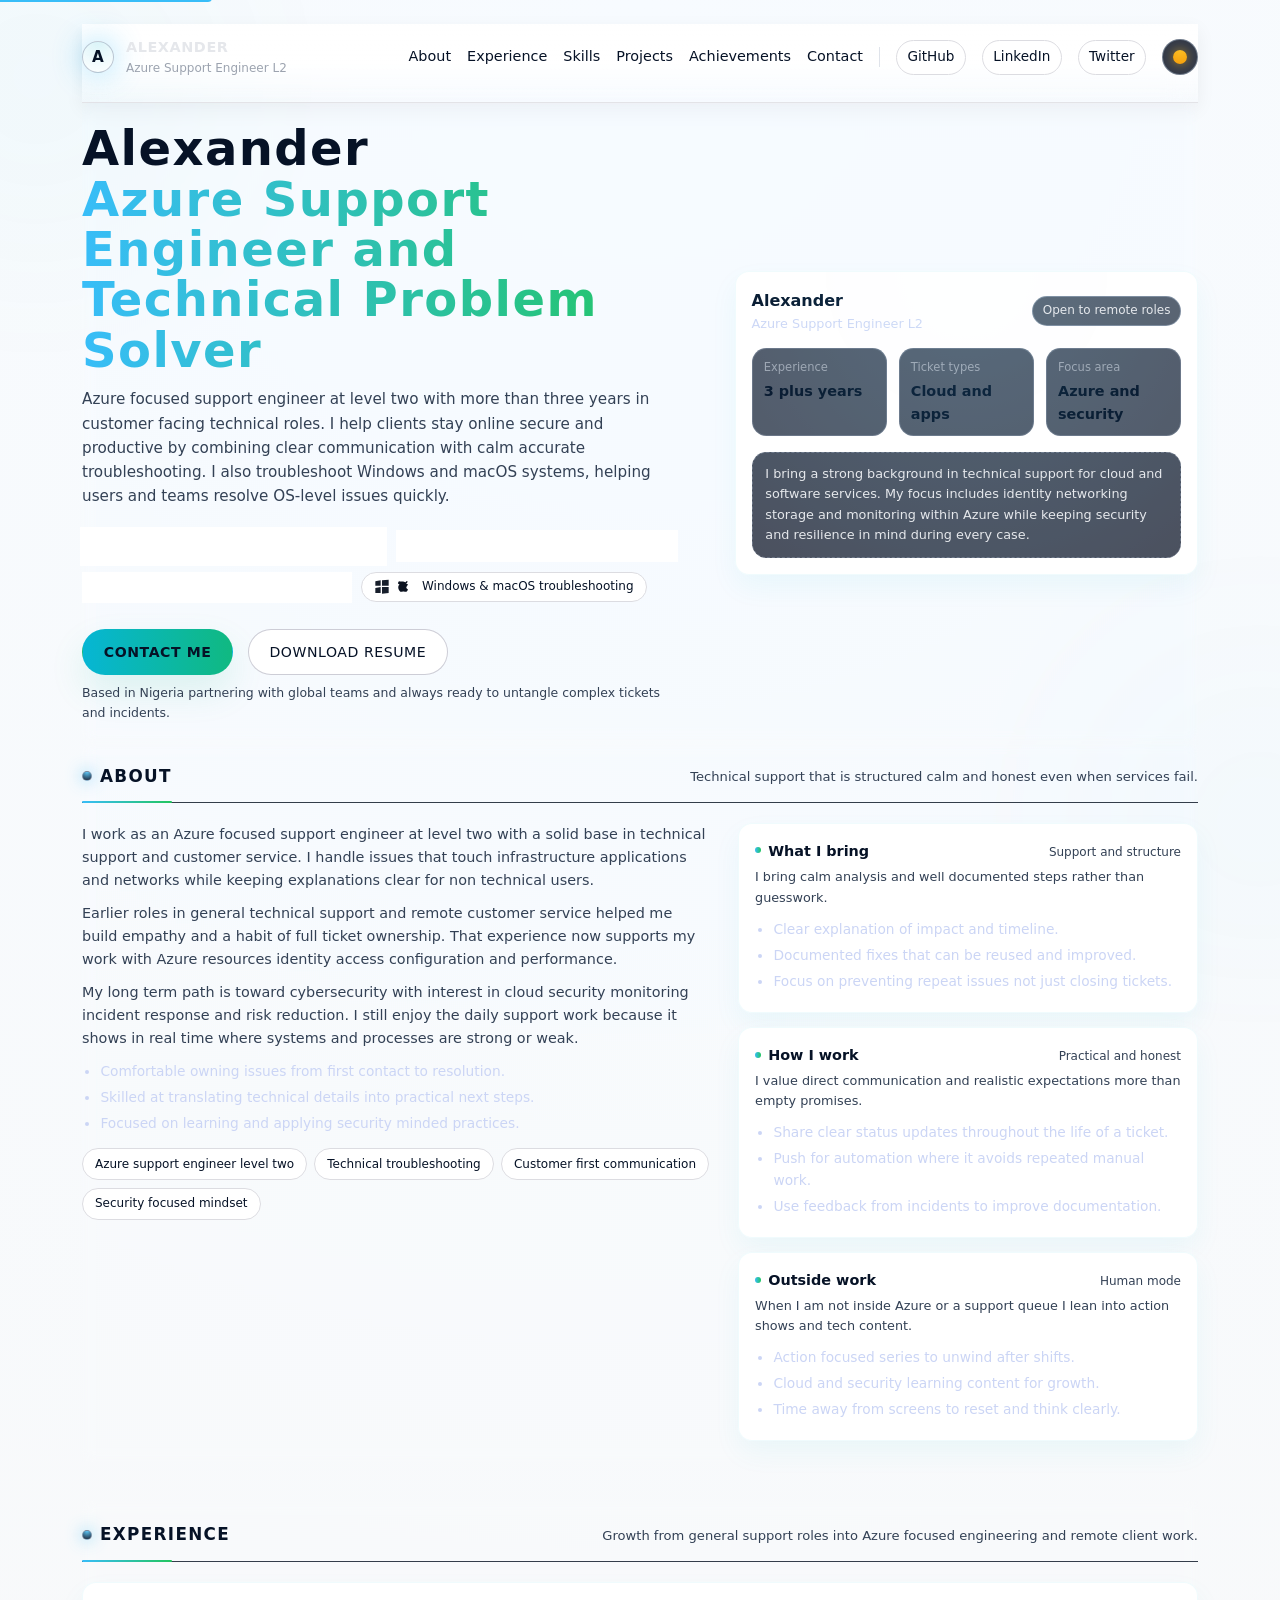
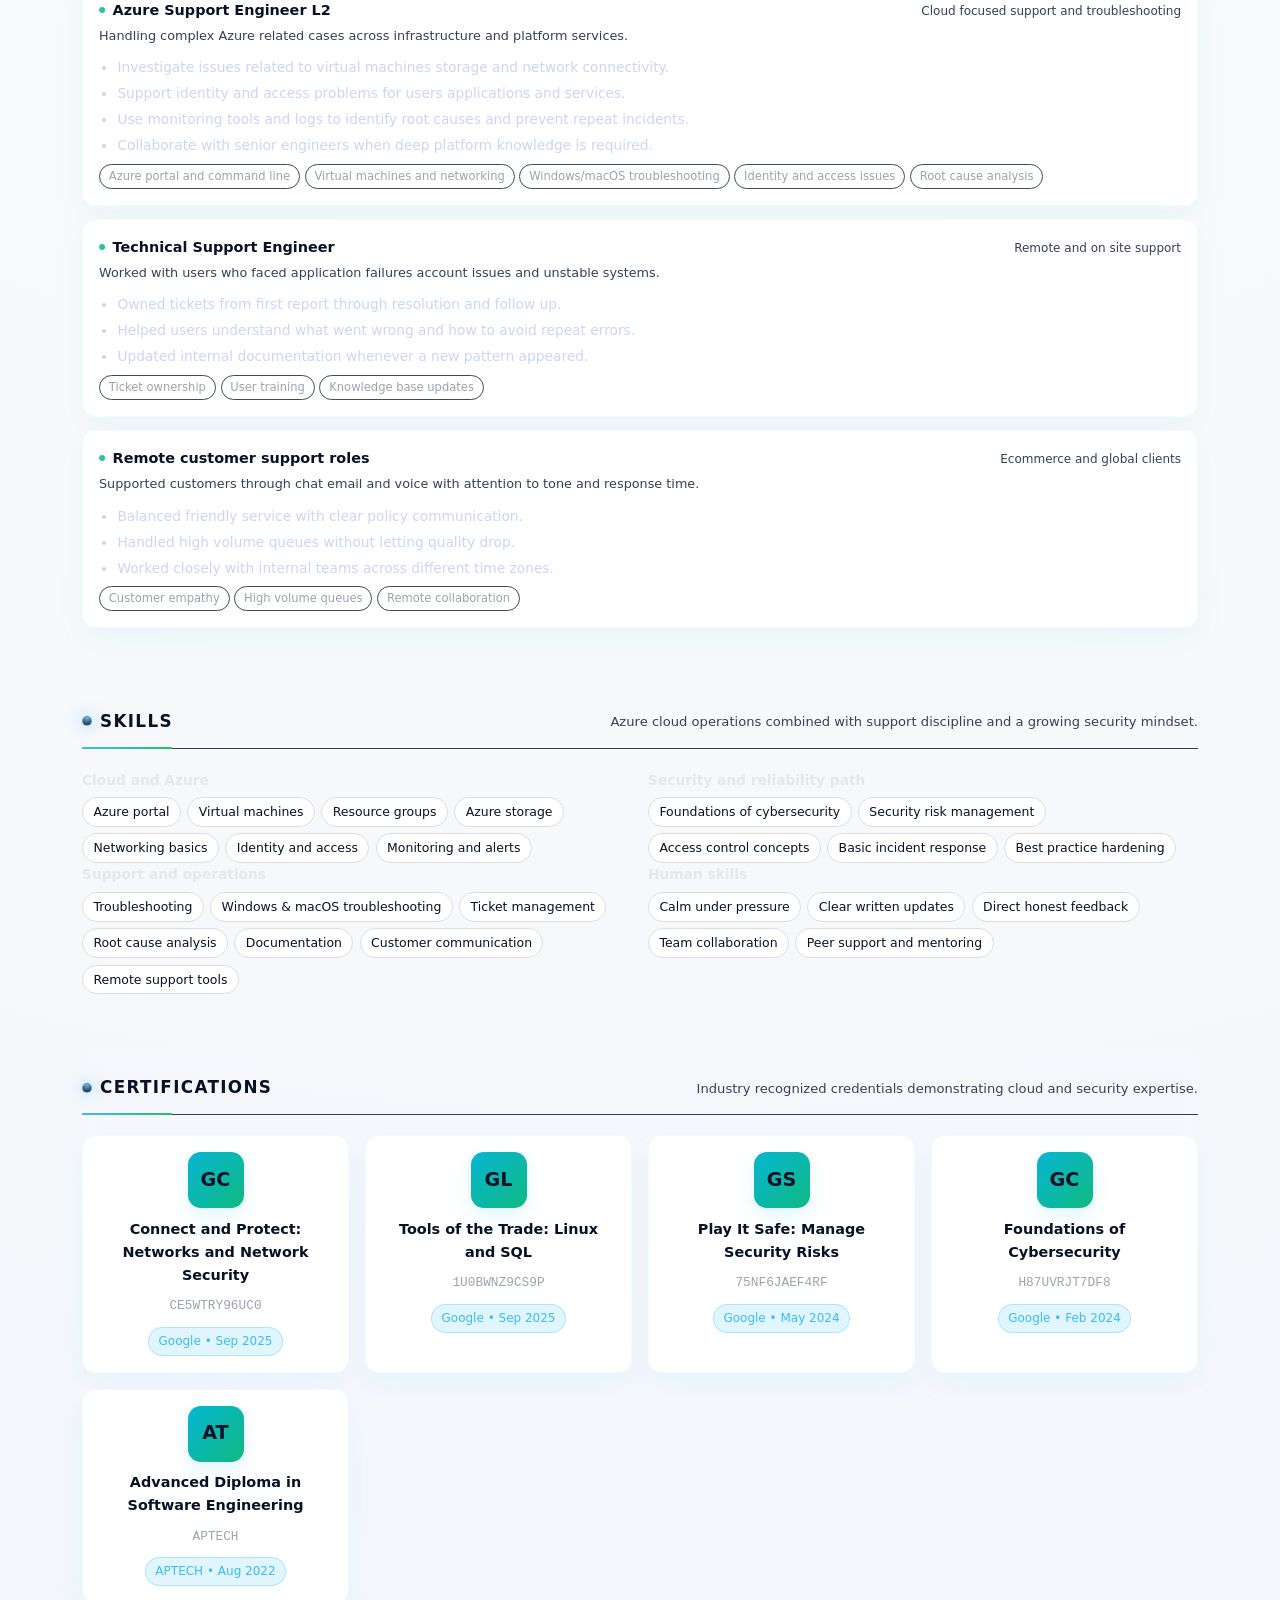
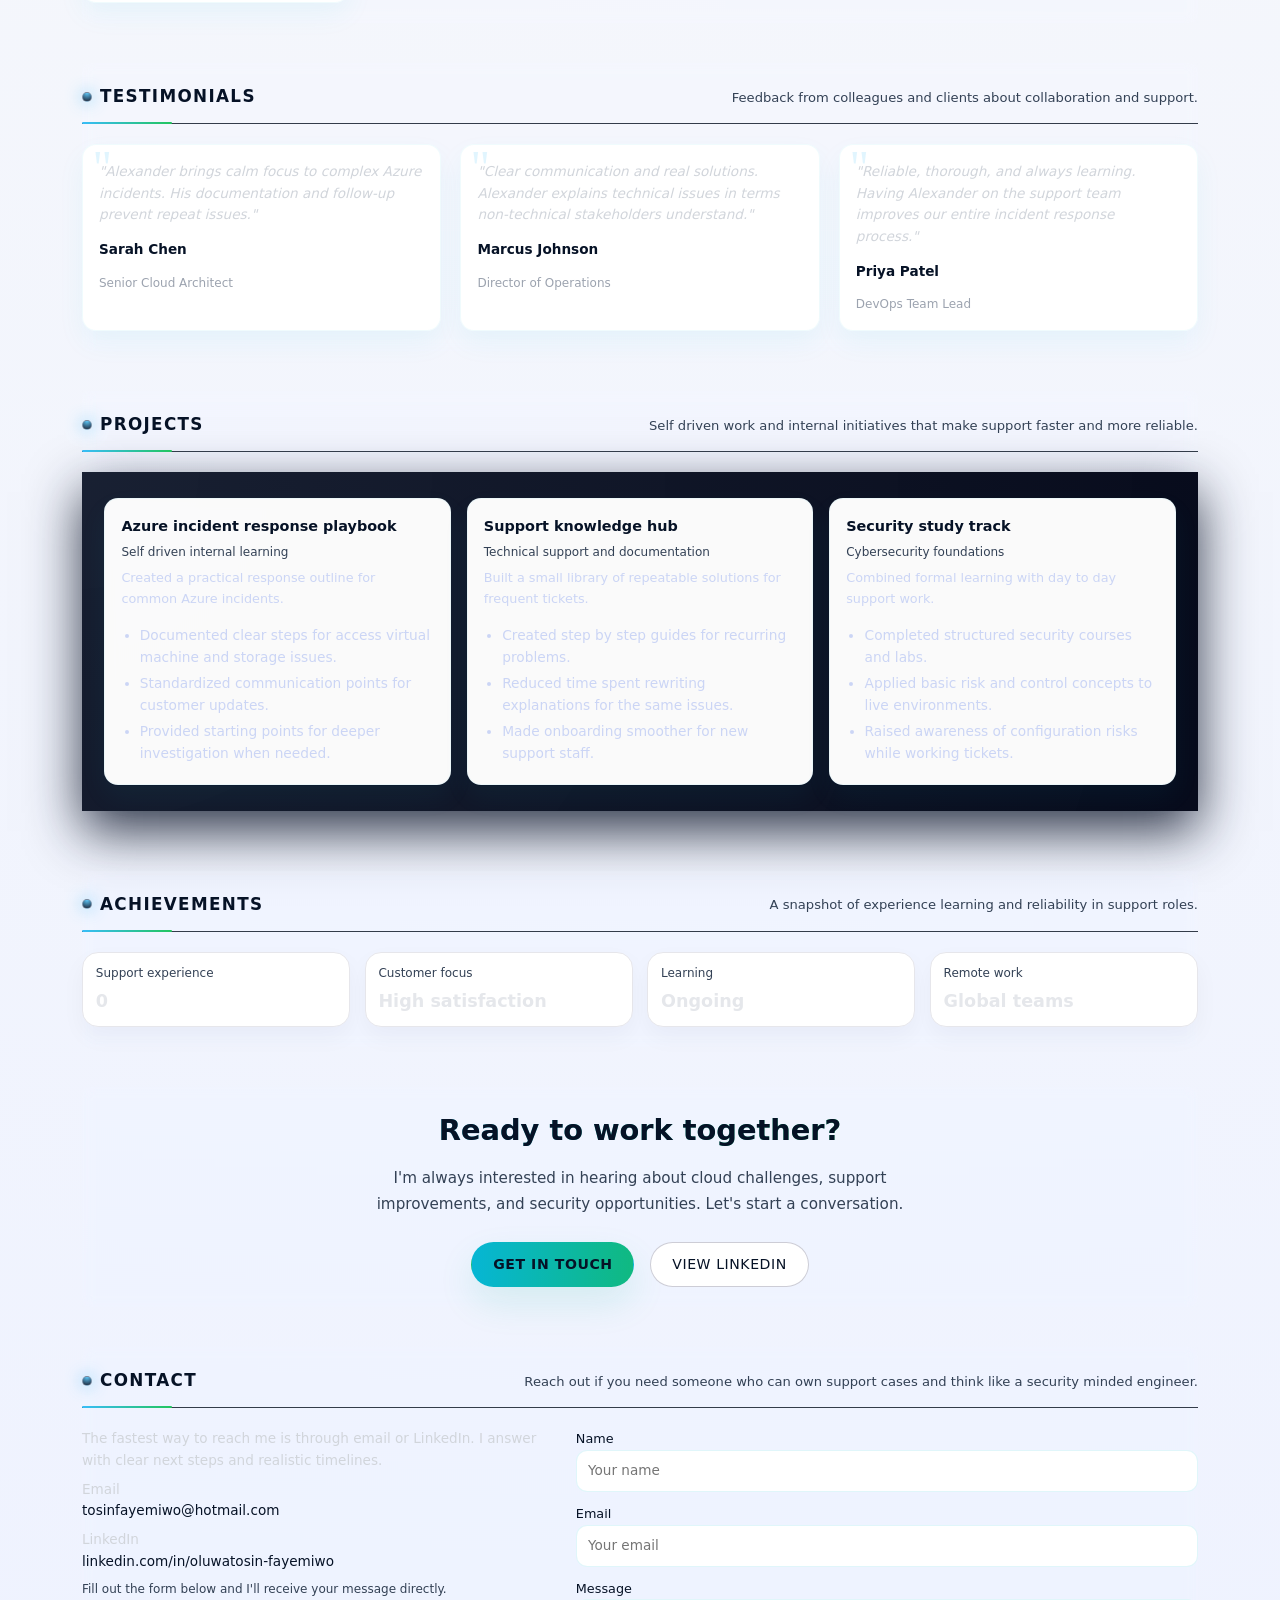
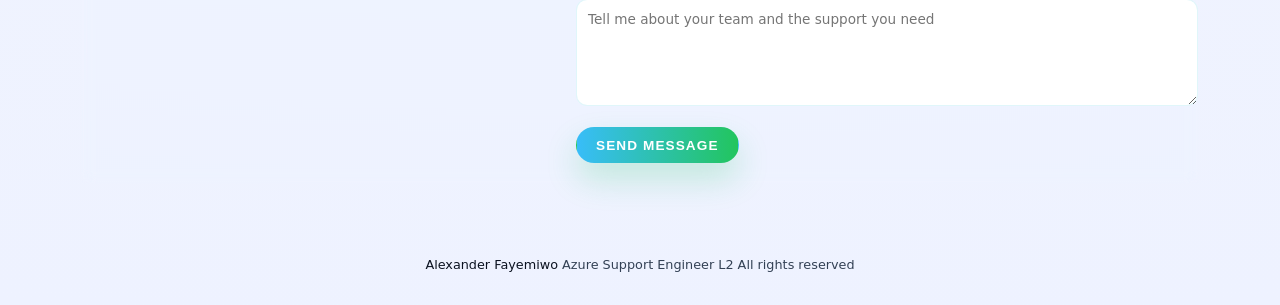
==== commit 88f87e90: "Add files via upload" ====
--- a/index.html
+++ b/index.html
@@ -30,6 +30,11 @@
         </button>
 
         <div id="mainNav" class="navLinks">
+          <button id="mobileNavClose" class="mobileNavClose" aria-label="Close menu">
+            <svg width="18" height="18" viewBox="0 0 24 24" aria-hidden="true" focusable="false">
+              <path d="M6 6l12 12M6 18L18 6" stroke="currentColor" stroke-width="1.6" stroke-linecap="round" stroke-linejoin="round" fill="none"></path>
+            </svg>
+          </button>
           <a href="#about">About</a>
           <a href="#experience">Experience</a>
           <a href="#skills">Skills</a>
@@ -48,6 +53,12 @@
         </div>
       </nav>
     </header>
+
+    <!-- Visible alert for form and global messages (dismissible) -->
+    <div id="formAlert" class="formAlert visually-hidden" role="status" aria-live="polite" aria-atomic="true">
+      <div class="formAlertContent"></div>
+      <button id="formAlertClose" class="formAlertClose" aria-label="Dismiss alert">✕</button>
+    </div>
 
     <section class="hero" aria-label="Introduction">
       <div>
--- a/style.css
+++ b/style.css
@@ -6,8 +6,28 @@
   padding: 0;
 }
 
+/* Utility: visually-hidden for screen-reader-only content */
+.visually-hidden {
+  position: absolute !important;
+  width: 1px !important;
+  height: 1px !important;
+  padding: 0 !important;
+  margin: -1px !important;
+  overflow: hidden !important;
+  clip: rect(0 0 0 0) !important;
+  white-space: nowrap !important;
+  border: 0 !important;
+}
+
 html {
   scroll-behavior: smooth;
+}
+
+/* Fluid typography tokens */
+:root {
+  --fs-base: clamp(15px, 1.1vw + 14px, 18px);
+  --fs-ui: clamp(13px, 0.6vw + 12px, 15px);
+  --max-content-width: 1180px;
 }
 
 body {
@@ -18,6 +38,7 @@
   line-height: 1.6;
   display: flex;
   flex-direction: column;
+  font-size: var(--fs-base);
 }
 
 /* animated code ambience */
@@ -74,6 +95,23 @@
   gap: 0.75rem;
 }
 
+/* Mobile nav toggle */
+.mobileNavToggle {
+  display: none;
+  background: transparent;
+  border: 1px solid rgba(148,163,184,0.18);
+  padding: 8px;
+  border-radius: 999px;
+  cursor: pointer;
+  color: inherit;
+}
+
+.navLinks {
+  display: flex;
+  align-items: center;
+  gap: 1rem;
+}
+
 .logoMark {
   width: 32px;
   height: 32px;
@@ -141,27 +179,34 @@
 }
 
 .toggleButton {
-  border: 1px solid rgba(148, 163, 184, 0.7);
-  background: rgba(15, 23, 42, 0.7);
-  border-radius: 999px;
-  padding: 0.45rem 0.9rem;
-  font-size: 0.8rem;
-  display: inline-flex;
+  width: 36px;
+  height: 36px;
+  border-radius: 999px;
+  border: 1px solid rgba(148, 163, 184, 0.6);
+  background: rgba(15, 23, 42, 0.85);
+  display: flex;
   align-items: center;
-  gap: 0.4rem;
+  justify-content: center;
   cursor: pointer;
-  color: #e5e7eb;
-  backdrop-filter: blur(12px);
+  transition: all 0.2s ease;
+  flex-shrink: 0;
+}
+
+.toggleButton:hover {
+  background: rgba(15, 23, 42, 0.98);
+  border-color: rgba(148, 163, 184, 0.9);
 }
 
 .toggleDot {
-  width: 18px;
-  height: 18px;
-  border-radius: 999px;
-  border: 1px solid rgba(148, 163, 184, 0.7);
-  background: radial-gradient(circle at top, #38bdf8, #0f172a);
-  box-shadow: 0 0 14px rgba(56, 189, 248, 0.7);
-}
+  width: 14px;
+  height: 14px;
+  border-radius: 999px;
+  background: radial-gradient(circle at top, #fbbf24, #f59e0b);
+  box-shadow: 0 0 12px rgba(251, 191, 36, 0.6);
+  transition: all 0.3s ease;
+}
+
+/* hero */
 
 .hero {
   display: grid;
@@ -179,6 +224,7 @@
 }
 
 .heroTitle span {
+  display: block;
   background: linear-gradient(to right, #38bdf8, #22c55e);
   -webkit-background-clip: text;
   background-clip: text;
@@ -214,6 +260,18 @@
   display: inline-flex;
   align-items: center;
   gap: 0.35rem;
+}
+
+.platformIcons {
+  display: inline-flex;
+  align-items: center;
+  gap: 6px;
+  margin-right: 6px;
+}
+
+.platformSvg {
+  display: inline-block;
+  vertical-align: middle;
 }
 
 .badgeDot {
@@ -365,15 +423,27 @@
   mix-blend-mode: screen;
 }
 
+/* sections */
+
 main {
   display: flex;
   flex-direction: column;
   gap: 2.5rem;
 }
 
-section {
-  border-radius: 1.5rem;
-  border: 1px solid rgba(31, 41, 55, 0.95);
+
+/* Off-canvas mobile nav styles */
+body.nav-open .navLinks {
+  transform: translateX(0) !important;
+  visibility: visible !important;
+  opacity: 1 !important;
+}
+
+/* Responsive grid improvements */
+.projectGrid {
+  display: grid;
+  gap: 1rem;
+  grid-template-columns: repeat(auto-fit, minmax(220px, 1fr));
   background: radial-gradient(
     circle at top left,
     rgba(15, 23, 42, 0.96),
@@ -388,7 +458,40 @@
   justify-content: space-between;
   align-items: baseline;
   gap: 1rem;
-  margin-bottom: 1rem;
+  margin-bottom: 1.25rem;
+  padding-bottom: 0.8rem;
+  border-bottom: 1px solid rgba(31, 41, 55, 0.9);
+  position: relative;
+}
+
+.sectionHeader::after {
+  content: "";
+  position: absolute;
+  left: 0;
+  bottom: -1px;
+  width: 90px;
+  height: 2px;
+  border-radius: 999px;
+  background: linear-gradient(to right, #38bdf8, #22c55e);
+}
+
+.sectionTitleRow {
+  display: inline-flex;
+  align-items: center;
+  gap: 0.5rem;
+}
+
+.sectionIcon {
+  width: 10px;
+  height: 10px;
+  border-radius: 999px;
+  border: 1px solid rgba(148, 163, 184, 0.7);
+  background: radial-gradient(
+    circle at top,
+    rgba(56, 189, 248, 0.8),
+    rgba(15, 23, 42, 0.95)
+  );
+  box-shadow: 0 0 16px rgba(56, 189, 248, 0.7);
 }
 
 .sectionTitle {
@@ -418,6 +521,21 @@
 .sectionText p + p {
   margin-top: 0.6rem;
 }
+
+/* generic bullets */
+
+.bulletList {
+  margin-top: 0.6rem;
+  padding-left: 1.15rem;
+  font-size: 0.86rem;
+  color: #cbd5f5;
+}
+
+.bulletList li {
+  margin-bottom: 0.25rem;
+}
+
+/* chips and cards */
 
 .chipRow {
   display: flex;
@@ -464,6 +582,19 @@
   font-size: 0.9rem;
   font-weight: 600;
   color: #e5e7eb;
+  position: relative;
+  padding-left: 0.85rem;
+}
+
+.itemTitle::before {
+  content: "";
+  position: absolute;
+  left: 0;
+  top: 0.55em;
+  width: 6px;
+  height: 6px;
+  border-radius: 999px;
+  background: linear-gradient(to right, #38bdf8, #22c55e);
 }
 
 .itemMeta {
@@ -477,6 +608,10 @@
   color: #cbd5f5;
 }
 
+.itemBody p {
+  margin-bottom: 0.45rem;
+}
+
 .itemTags {
   margin-top: 0.45rem;
   display: flex;
@@ -491,6 +626,8 @@
   border: 1px solid rgba(55, 65, 81, 0.95);
   color: #9ca3af;
 }
+
+/* skills */
 
 .twoCol {
   display: grid;
@@ -520,6 +657,8 @@
   color: #cbd5f5;
   background: rgba(15, 23, 42, 0.95);
 }
+
+/* projects */
 
 .projectGrid {
   display: grid;
@@ -558,6 +697,8 @@
   color: #cbd5f5;
 }
 
+/* stats */
+
 .statRow {
   display: grid;
   grid-template-columns: repeat(4, minmax(0, 1fr));
@@ -583,6 +724,8 @@
   font-weight: 600;
   color: #e5e7eb;
 }
+
+/* contact */
 
 .contactLayout {
   display: grid;
@@ -665,6 +808,8 @@
   transform: translateY(-1px);
 }
 
+/* footer */
+
 footer {
   padding: 1.5rem 1.25rem 1.8rem;
   font-size: 0.8rem;
@@ -676,17 +821,474 @@
   color: #cbd5f5;
 }
 
-/* responsive rules */
+/* Rich Light Theme Styles */
+body.lightTheme {
+  --bg: linear-gradient(180deg,#f8fbff 0%, #ffffff 60%);
+  --muted: #6b7280;
+  --text: #0b1220;
+  --card: #ffffff;
+  --accent-1: #06b6d4; /* cyan */
+  --accent-2: #10b981; /* green */
+}
+
+body.lightTheme {
+  background: var(--bg);
+  color: var(--text);
+}
+
+body.lightTheme header {
+  background: rgba(255,255,255,0.9);
+  box-shadow: 0 6px 18px rgba(15,23,42,0.06);
+}
+
+body.lightTheme .logoMark {
+  background: radial-gradient(circle at top, rgba(6,182,212,0.15), rgba(255,255,255,0.6));
+  color: var(--text);
+}
+
+body.lightTheme nav a { color: var(--muted); }
+body.lightTheme nav a:hover { color: var(--text); }
+
+body.lightTheme .buttonPrimary {
+  background: linear-gradient(90deg,var(--accent-1),var(--accent-2));
+  box-shadow: 0 16px 36px rgba(16,185,129,0.12);
+}
+
+body.lightTheme .buttonGhost {
+  background: transparent;
+  color: var(--text);
+  border-color: rgba(15,23,42,0.06);
+}
+
+body.lightTheme .badge {
+  background: linear-gradient(180deg,#ffffff,#f3f6f8);
+  color: var(--text);
+  border-color: rgba(15,23,42,0.04);
+}
+
+body.lightTheme .hero {
+  background: transparent;
+}
+
+body.lightTheme .heroCard {
+  background: linear-gradient(180deg,#ffffff,#fbfdff);
+  box-shadow: 0 20px 50px rgba(6,182,212,0.06);
+  border: 1px solid rgba(6,182,212,0.06);
+}
+
+body.lightTheme section {
+  background: linear-gradient(180deg,#ffffff,#fbfdff);
+  border: 1px solid rgba(15,23,42,0.04);
+  box-shadow: 0 12px 32px rgba(2,6,23,0.04);
+}
+
+body.lightTheme .itemCard, body.lightTheme .projectCard {
+  transition: transform .32s ease, box-shadow .32s ease;
+}
+body.lightTheme .itemCard:hover, body.lightTheme .projectCard:hover {
+  transform: translateY(-6px);
+  box-shadow: 0 24px 60px rgba(6,182,212,0.08);
+}
+
+body.lightTheme .chip, body.lightTheme .skillPill {
+  background: linear-gradient(180deg,#f6fbff,#ffffff);
+  border-color: rgba(6,182,212,0.08);
+  color: var(--text);
+}
+
+body.lightTheme .certBadge {
+  background: linear-gradient(135deg,var(--accent-1),var(--accent-2));
+  color: var(--text); /* use dark text to ensure strong contrast */
+  box-shadow: 0 8px 20px rgba(6,182,212,0.12);
+}
+
+body.lightTheme .testimonialCard {
+  border-left: 4px solid rgba(6,182,212,0.12);
+}
+
+body.lightTheme .platformSvg path { fill: #0b1220; }
+
+/* subtle micro-animations */
+body.lightTheme .badgeDot { transform-origin: center; transition: transform .25s ease; }
+body.lightTheme .badge:hover .badgeDot { transform: scale(1.12); }
+
+/* responsive tweaks for light theme */
+@media (max-width: 900px) {
+  body.lightTheme .certGrid { grid-template-columns: repeat(2, minmax(0,1fr)); }
+}
+
+@media (max-width: 640px) {
+  body.lightTheme .platformIcons { display: none; }
+  body.lightTheme .heroTitle { font-size: 1.8rem; }
+}
+
+/* Make the page container blend — remove boxed feeling */
+.page {
+  background: transparent;
+  max-width: 1120px;
+  margin: 0 auto;
+  padding: 1.5rem 1.25rem 3rem;
+}
+
+/* Decorative background blobs for light theme */
+body.lightTheme::before,
+body.lightTheme::after {
+  content: "";
+  position: fixed;
+  z-index: 0;
+  pointer-events: none;
+  filter: blur(60px);
+  opacity: 0.85;
+}
+
+body.lightTheme::before {
+  width: 520px;
+  height: 520px;
+  left: -120px;
+  top: -80px;
+  background: radial-gradient(circle at 30% 30%, rgba(6,182,212,0.28), rgba(16,185,129,0.12), transparent 60%);
+  animation: blobFloat 12s linear infinite;
+}
+
+body.lightTheme::after {
+  width: 600px;
+  height: 600px;
+  right: -160px;
+  bottom: -100px;
+  background: radial-gradient(circle at 70% 70%, rgba(56,189,248,0.18), rgba(6,182,212,0.08), transparent 55%);
+  animation: blobFloat2 14s linear infinite reverse;
+}
+
+@keyframes blobFloat {
+  0% { transform: translateY(0) translateX(0) scale(1); }
+  50% { transform: translateY(-18px) translateX(8px) scale(1.03); }
+  100% { transform: translateY(0) translateX(0) scale(1); }
+}
+
+@keyframes blobFloat2 {
+  0% { transform: translateY(0) translateX(0) scale(1); }
+  50% { transform: translateY(20px) translateX(-10px) scale(1.04); }
+  100% { transform: translateY(0) translateX(0) scale(1); }
+}
+
+/* Frosted cards — translucent with depth */
+body.lightTheme section,
+body.lightTheme .itemCard,
+body.lightTheme .projectCard,
+body.lightTheme .heroCard,
+body.lightTheme .statCard,
+body.lightTheme .certCard,
+body.lightTheme .testimonialCard {
+  background: rgba(255,255,255,0.86);
+  backdrop-filter: blur(6px) saturate(120%);
+  border: 1px solid rgba(15,23,42,0.04);
+}
+
+/* Lifted shadows and micro-interactions */
+body.lightTheme .itemCard:hover, body.lightTheme .projectCard:hover, body.lightTheme .certCard:hover {
+  transform: translateY(-8px);
+  box-shadow: 0 28px 70px rgba(6,182,212,0.08);
+}
+
+/* Ensure hero and header sit above decorative blobs */
+header, .hero, main, footer {
+  position: relative;
+  z-index: 1;
+}
+
+/* scroll progress bar */
+.scrollProgressBar {
+  position: fixed;
+  top: 0;
+  left: 0;
+  height: 3px;
+  background: linear-gradient(to right, #38bdf8, #22c55e);
+  width: 0%;
+  z-index: 100;
+  transition: width 0.1s ease;
+}
+
+/* social links and nav enhancements */
+nav {
+  display: flex;
+  align-items: center;
+  gap: 1.25rem;
+  font-size: 0.9rem;
+  flex-wrap: wrap;
+}
+
+.navDivider {
+  width: 1px;
+  height: 20px;
+  background: rgba(148, 163, 184, 0.3);
+}
+
+.socialIcon {
+  text-decoration: none;
+  color: #cbd5f5;
+  font-size: 0.85rem;
+  padding: 0.35rem 0.65rem;
+  border-radius: 999px;
+  border: 1px solid rgba(148, 163, 184, 0.4);
+  background: rgba(15, 23, 42, 0.5);
+  transition: all 0.2s ease;
+}
+
+.socialIcon:hover {
+  background: rgba(15, 23, 42, 0.9);
+  border-color: rgba(148, 163, 184, 0.8);
+  color: #38bdf8;
+}
+
+.themeLabel {
+  font-size: 0.7rem;
+  display: none;
+  margin-left: 0.3rem;
+}
+
+/* certifications section */
+.certGrid {
+  display: grid;
+  gap: 1rem;
+  grid-template-columns: repeat(auto-fit, minmax(220px, 1fr));
+  font-size: 0.85rem;
+}
+
+.certCard {
+  border-radius: 1rem;
+  padding: 1.2rem 1rem;
+  border: 1px solid rgba(31, 41, 55, 0.95);
+  background: radial-gradient(
+    circle at top left,
+    rgba(15, 23, 42, 0.92),
+    rgba(15, 23, 42, 1)
+  );
+  display: flex;
+  flex-direction: column;
+  align-items: center;
+  text-align: center;
+  gap: 0.6rem;
+  transition: all 0.3s ease;
+}
+
+.certCard:hover {
+  transform: translateY(-4px);
+  box-shadow: 0 12px 32px rgba(56, 189, 248, 0.2);
+  border-color: rgba(56, 189, 248, 0.6);
+}
+
+.certBadge {
+  width: 56px;
+  height: 56px;
+  border-radius: 0.8rem;
+  background: linear-gradient(135deg, #38bdf8, #22c55e);
+  display: flex;
+  align-items: center;
+  justify-content: center;
+  font-weight: 700;
+  font-size: 1.2rem;
+  color: #020617;
+}
+
+.certTitle {
+  font-weight: 600;
+  color: #e5e7eb;
+  font-size: 0.9rem;
+}
+
+.certCode {
+  font-size: 0.8rem;
+  color: #9ca3af;
+  font-family: monospace;
+}
+
+.certStatus {
+  font-size: 0.75rem;
+  padding: 0.25rem 0.6rem;
+  border-radius: 999px;
+  background: rgba(56, 189, 248, 0.15);
+  color: #38bdf8;
+  border: 1px solid rgba(56, 189, 248, 0.3);
+}
+
+/* testimonials section */
+.testimonialGrid {
+  display: grid;
+  gap: 1.2rem;
+  grid-template-columns: repeat(auto-fit, minmax(220px, 1fr));
+  font-size: 0.85rem;
+}
+
+.testimonialCard {
+  border-radius: 1rem;
+  padding: 1.2rem;
+  border: 1px solid rgba(31, 41, 55, 0.9);
+  background: radial-gradient(
+    circle at top left,
+    rgba(15, 23, 42, 0.9),
+    rgba(2, 6, 23, 1)
+  );
+  display: flex;
+  flex-direction: column;
+  gap: 0.8rem;
+  position: relative;
+  overflow: hidden;
+}
+
+.testimonialCard::before {
+  content: '"';
+  position: absolute;
+  top: -15px;
+  left: 10px;
+  font-size: 3rem;
+  color: rgba(56, 189, 248, 0.15);
+  font-family: Georgia, serif;
+}
+
+.testimonialQuote {
+  font-style: italic;
+  color: #d1d5db;
+  line-height: 1.6;
+  position: relative;
+  z-index: 1;
+}
+
+.testimonialAuthor {
+  font-weight: 600;
+  color: #e5e7eb;
+}
+
+.testimonialRole {
+  font-size: 0.75rem;
+  color: #9ca3af;
+}
+
+/* call to action section */
+.ctaSection {
+  background: linear-gradient(
+    135deg,
+    rgba(56, 189, 248, 0.15),
+    rgba(34, 197, 94, 0.1)
+  );
+  border: 1px solid rgba(56, 189, 248, 0.3);
+  padding: 2.5rem 2rem;
+  text-align: center;
+}
+
+.ctaContent {
+  max-width: 600px;
+  margin: 0 auto;
+}
+
+.ctaTitle {
+  font-size: 1.8rem;
+  font-weight: 700;
+  margin-bottom: 0.8rem;
+  background: linear-gradient(to right, #38bdf8, #22c55e);
+  -webkit-background-clip: text;
+  background-clip: text;
+  color: transparent;
+}
+
+.ctaSubtitle {
+  font-size: 0.95rem;
+  color: #d1d5db;
+  margin-bottom: 1.5rem;
+  line-height: 1.7;
+}
+
+.ctaActions {
+  display: flex;
+  flex-wrap: wrap;
+  gap: 1rem;
+  justify-content: center;
+}
+
+/* responsive adjustments for certifications and testimonials */
+@media (max-width: 900px) {
+  .certGrid {
+    grid-template-columns: repeat(2, minmax(0, 1fr));
+  }
+
+  .testimonialGrid {
+    grid-template-columns: repeat(2, minmax(0, 1fr));
+  }
+}
+
+@media (max-width: 640px) {
+  .certGrid {
+    grid-template-columns: minmax(0, 1fr);
+  }
+
+  .testimonialGrid {
+    grid-template-columns: minmax(0, 1fr);
+  }
+
+  .socialIcon {
+    display: none;
+  }
+
+  .navDivider {
+    display: none;
+  }
+
+  .themeLabel {
+    display: inline;
+  }
+
+  .ctaTitle {
+    font-size: 1.4rem;
+  }
+
+  .ctaActions {
+    flex-direction: column;
+    align-items: stretch;
+  }
+
+  .ctaActions .buttonPrimary,
+  .ctaActions .buttonGhost {
+    width: 100%;
+  }
+}
+
+footer {
+  padding: 1.5rem 1.25rem 1.8rem;
+  font-size: 0.8rem;
+  color: #6b7280;
+  text-align: center;
+}
+
+
+
 @media (max-width: 900px) {
   header {
     flex-direction: column;
     align-items: flex-start;
   }
 
-  nav {
-    width: 100%;
-    justify-content: space-between;
-  }
+  /* show mobile toggle and prepare off-canvas nav */
+  .mobileNavToggle { display: inline-flex; }
+
+  .navLinks {
+    position: fixed;
+    top: 0;
+    right: 0;
+    height: 100vh;
+    width: min(360px, 86%);
+    background: rgba(255,255,255,0.98);
+    box-shadow: 0 20px 60px rgba(2,6,23,0.12);
+    flex-direction: column;
+    align-items: flex-start;
+    padding: 3.25rem 1.25rem;
+    gap: 1rem;
+    transform: translateX(100%);
+    transition: transform 280ms cubic-bezier(.2,.9,.2,1), opacity 200ms ease;
+    visibility: hidden;
+    opacity: 0;
+    z-index: 40;
+  }
+
+  nav { width: 100%; }
 
   .hero {
     grid-template-columns: minmax(0, 1fr);
@@ -737,89 +1339,208 @@
   }
 }
 
-/* light theme styles toggled with body.lightTheme */
-
+/* Respect users who prefer reduced motion */
+@media (prefers-reduced-motion: reduce) {
+  * {
+    animation-duration: 0.001ms !important;
+    animation-iteration-count: 1 !important;
+    transition-duration: 0.001ms !important;
+    scroll-behavior: auto !important;
+  }
+  body::before, body.lightTheme::before, body.lightTheme::after {
+    animation: none !important;
+  }
+}
+
+/* Visible, dismissible alert used for form submissions */
+.formAlert {
+  position: fixed;
+  top: 1rem;
+  right: 1rem;
+  max-width: min(480px, calc(100% - 2rem));
+  background: linear-gradient(180deg,#0b1220,#071024);
+  color: #ffffff;
+  padding: 0.85rem 1rem;
+  border-radius: 10px;
+  box-shadow: 0 10px 30px rgba(2,6,23,0.6);
+  display: flex;
+  align-items: center;
+  gap: 0.8rem;
+  z-index: 120;
+}
+
+.formAlert.positive { background: linear-gradient(90deg,#06b6d4,#10b981); color: #021; }
+.formAlert.negative { background: linear-gradient(90deg,#ef4444,#f97316); color: #fff; }
+
+.formAlertContent { flex: 1; font-size: 0.95rem; }
+.formAlertClose {
+  background: transparent;
+  border: none;
+  color: inherit;
+  font-size: 1rem;
+  padding: 0.25rem 0.45rem;
+  cursor: pointer;
+}
+
+.formAlert.hidden,
+.formAlert.visually-hidden { display: none !important; }
+
+/* Mobile nav close button */
+.mobileNavClose {
+  display: none;
+  background: transparent;
+  border: 1px solid rgba(15,23,42,0.06);
+  color: inherit;
+  padding: 6px;
+  border-radius: 8px;
+  align-self: flex-start;
+}
+
+@media (max-width: 900px) {
+  .mobileNavClose { display: inline-flex; margin-bottom: 0.25rem; }
+}
+
+/* Accessibility-focused high-contrast light-theme overrides */
 body.lightTheme {
-  background: radial-gradient(circle at top, #e5f3ff 0, #f5f5f5 40%, #d4e4ff 100%);
-  color: #020617;
-}
-
-body.lightTheme::before {
-  opacity: 0.04;
-}
-
-body.lightTheme header {
-  background: linear-gradient(
-    to bottom,
-    rgba(248, 250, 252, 0.96),
-    rgba(248, 250, 252, 0.86),
-    transparent
-  );
-}
-
-body.lightTheme .toggleButton {
-  background: rgba(248, 250, 252, 0.96);
-  border-color: rgba(148, 163, 184, 0.85);
-  color: #020617;
-}
-
-body.lightTheme .toggleDot {
-  background: radial-gradient(circle at top, #22c55e, #e5f3ff);
-  box-shadow: 0 0 14px rgba(34, 197, 94, 0.65);
-}
-
+  --text: #061226; /* darker for best readability */
+  --muted: #334155; /* darker muted for AAA contrast on white */
+  --card-bg: rgba(255,255,255,0.98);
+}
+
+/* Ensure headings and key labels are dark and readable */
+body.lightTheme .sectionTitle,
+body.lightTheme .itemTitle,
+body.lightTheme .heroTitle,
+body.lightTheme .ctaTitle,
+body.lightTheme .certTitle,
+body.lightTheme .testimonialAuthor,
+body.lightTheme .projectTitle {
+  color: var(--text) !important;
+}
+
+/* Paragraphs, subtitles and meta text use a muted dark tone */
+body.lightTheme .sectionSubtitle,
+body.lightTheme .sectionText,
+body.lightTheme .heroSubtitle,
+body.lightTheme .heroMeta,
+body.lightTheme .itemMeta,
+body.lightTheme .projectRole,
+body.lightTheme .itemBody,
+body.lightTheme .statLabel,
+body.lightTheme .ctaSubtitle,
+body.lightTheme footer,
+body.lightTheme .formHint,
+body.lightTheme .themeLabel {
+  color: var(--muted) !important;
+}
+
+/* Inputs and textareas — white background and dark text for max contrast */
+body.lightTheme input,
+body.lightTheme textarea,
+body.lightTheme select {
+  color: var(--text) !important;
+  background: #ffffff !important;
+  border: 1px solid rgba(6,182,212,0.12) !important;
+}
+
+body.lightTheme label {
+  color: var(--text) !important;
+}
+
+/* Make cards and content panels solid and dark-text friendly */
+body.lightTheme .badge,
+body.lightTheme .chip,
+body.lightTheme .skillPill,
+body.lightTheme .heroCard,
+body.lightTheme section,
+body.lightTheme .itemCard,
+body.lightTheme .projectCard,
+body.lightTheme .certCard,
+body.lightTheme .testimonialCard {
+  background: var(--card-bg) !important;
+  color: var(--text) !important;
+}
+
+/* Tone down badge visual noise */
+body.lightTheme .badge { box-shadow: none; }
+
+/* Reduce decorative blob intensity so content stays legible */
+body.lightTheme::before,
+body.lightTheme::after {
+  opacity: 0.22 !important;
+  filter: blur(48px) !important;
+}
+
+/* Force nav links to be readable */
+body.lightTheme nav a { color: var(--text) !important; }
+body.lightTheme nav a::after { background: linear-gradient(to right, var(--accent-1), var(--accent-2)) !important; }
+
+/* Keep header/main above background */
+header, .hero, main, footer { position: relative; z-index: 2; }
+
+/* Small accessibility helpers */
+body.lightTheme .formButton { color: #fff !important; }
+
+/* Final light-theme polish: remove boxed look, improve spacing & typography */
+body.lightTheme {
+  --page-pad: 2rem;
+}
+
+/* Make page feel less like a boxed card — allow wider bleed while preserving readable content width */
+body.lightTheme .page {
+  max-width: 1180px;
+  padding-left: var(--page-pad);
+  padding-right: var(--page-pad);
+}
+
+/* Sections: remove heavy borders/shadows so content reads as part of the page */
 body.lightTheme section {
-  background: radial-gradient(circle at top left, #ffffff, #e5e7eb);
-  border-color: rgba(209, 213, 219, 1);
-  box-shadow: 0 14px 40px rgba(148, 163, 184, 0.45);
-}
-
+  background: transparent !important;
+  border: none !important;
+  box-shadow: none !important;
+  padding-top: 1.25rem !important;
+  padding-bottom: 1.25rem !important;
+}
+
+/* Keep inner cards (itemCard, projectCard, heroCard) as the readable surfaces */
 body.lightTheme .itemCard,
 body.lightTheme .projectCard,
 body.lightTheme .heroCard,
-body.lightTheme .statCard {
-  background: radial-gradient(circle at top left, #ffffff, #e5e7eb);
-  border-color: rgba(209, 213, 219, 1);
-}
-
-body.lightTheme .chip,
-body.lightTheme .skillPill {
-  background: #f9fafb;
-  border-color: rgba(209, 213, 219, 1);
-  color: #111827;
-}
-
-body.lightTheme .itemTag {
-  border-color: rgba(209, 213, 219, 1);
-}
-
-body.lightTheme .heroSubtitle,
-body.lightTheme .sectionSubtitle,
-body.lightTheme .heroMeta,
-body.lightTheme .sectionText,
-body.lightTheme .contactInfo,
-body.lightTheme .projectBody {
-  color: #4b5563;
-}
-
-body.lightTheme .heroRole,
-body.lightTheme .itemMeta {
-  color: #6b7280;
-}
-
-body.lightTheme .heroPill,
-body.lightTheme .heroStatItem,
-body.lightTheme input,
-body.lightTheme textarea {
-  background: #f9fafb;
-  border-color: rgba(209, 213, 219, 1);
-  color: #020617;
-}
-
-body.lightTheme footer {
-  color: #6b7280;
-}
-
-body.lightTheme footer span {
-  color: #111827;
-}
+body.lightTheme .certCard,
+body.lightTheme .testimonialCard {
+  background: var(--card-bg) !important;
+  border-radius: 14px;
+  border: 1px solid rgba(6,182,212,0.06) !important;
+  box-shadow: 0 12px 28px rgba(6,182,212,0.06) !important;
+  padding: 1rem !important;
+}
+
+/* Hero: more prominence, full-bleed feeling via larger gap and soft backdrop */
+body.lightTheme .hero {
+  gap: 3rem;
+  padding-top: 2.25rem;
+  padding-bottom: 2.25rem;
+}
+
+body.lightTheme .heroTitle { font-size: clamp(2rem, 4.4vw, 3rem); line-height: 1.05; }
+body.lightTheme .heroSubtitle { color: var(--muted); max-width: 44rem; }
+
+/* Reduce decorative blob intensity further so text is always primary */
+body.lightTheme::before,
+body.lightTheme::after {
+  opacity: 0.12 !important;
+  filter: blur(56px) !important;
+}
+
+/* Strengthen link contrast and focus visibility */
+body.lightTheme a { color: var(--text) !important; }
+body.lightTheme a:focus,
+body.lightTheme button:focus,
+body.lightTheme input:focus,
+body.lightTheme textarea:focus {
+  outline: 3px solid rgba(6,182,212,0.16) !important;
+  outline-offset: 2px !important;
+}
+
+/* Slightly larger base type for improved readability */
+body.lightTheme { font-size: 16px; }
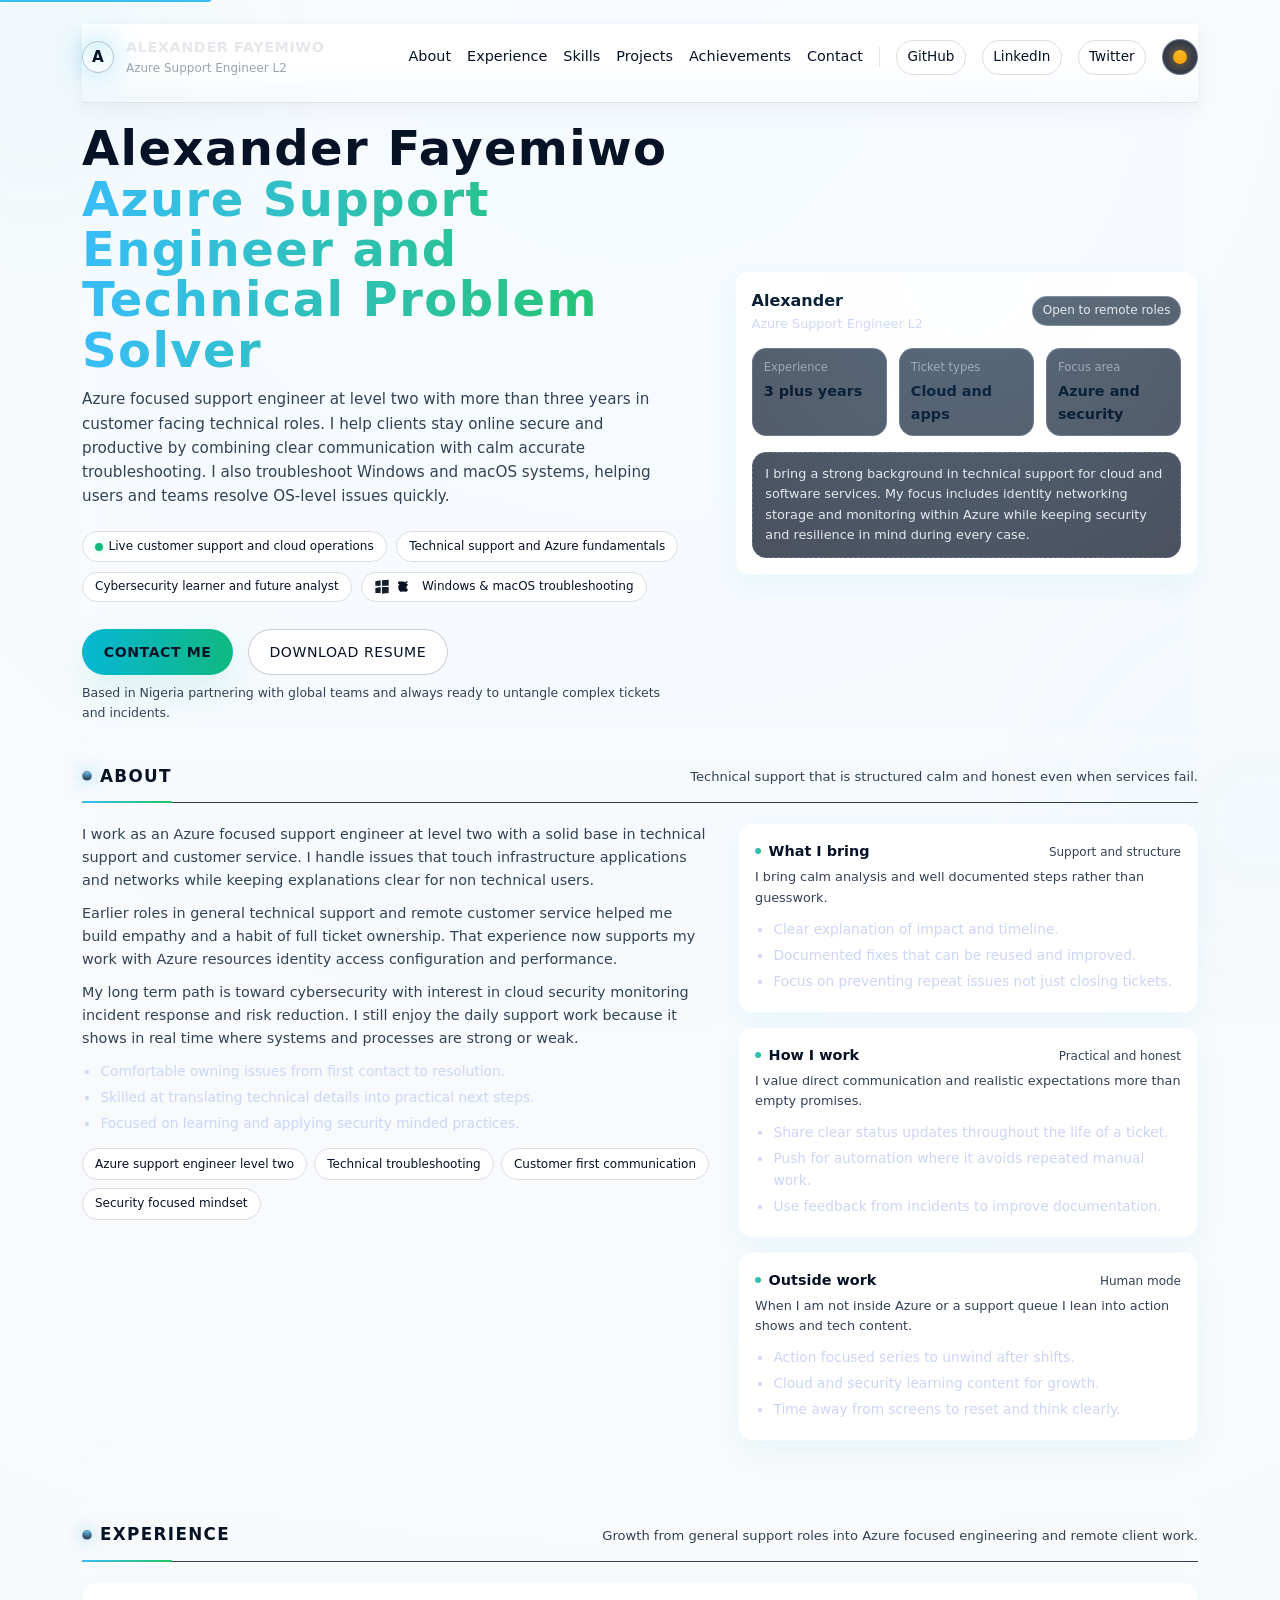
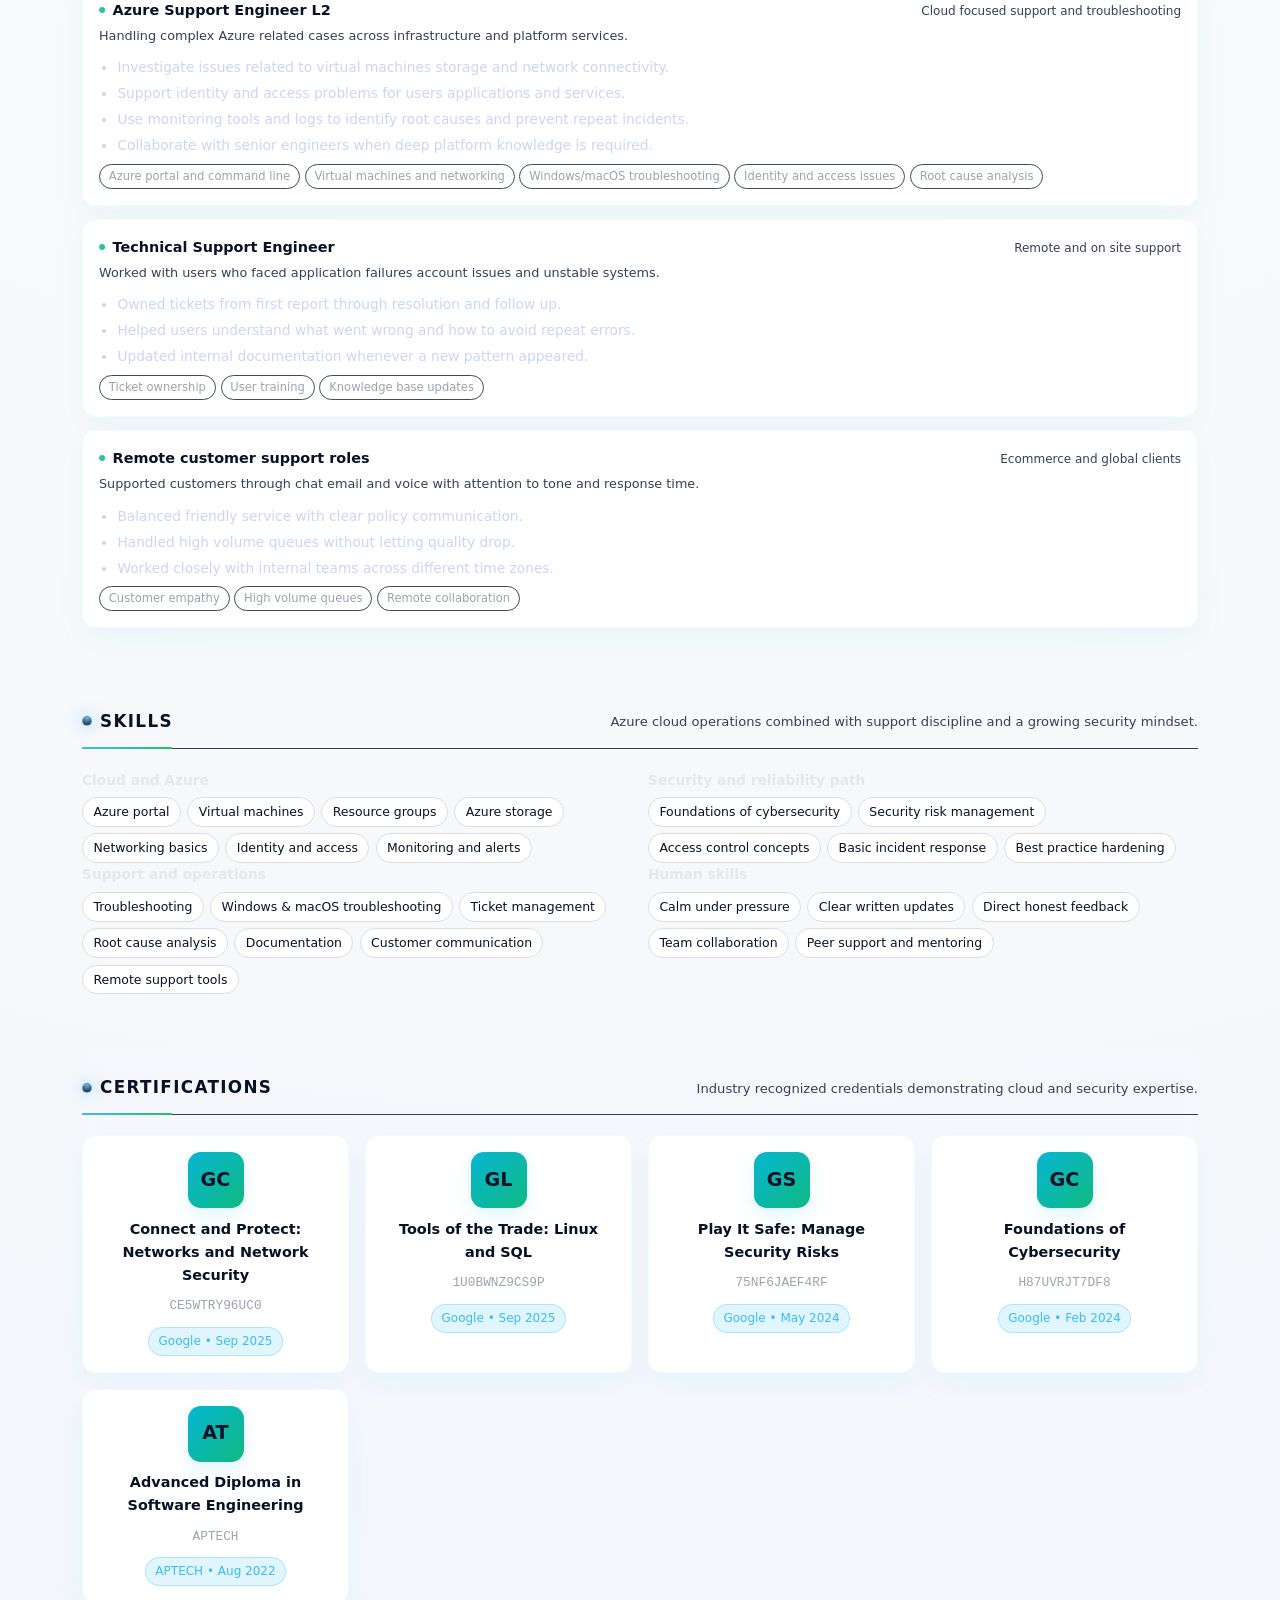
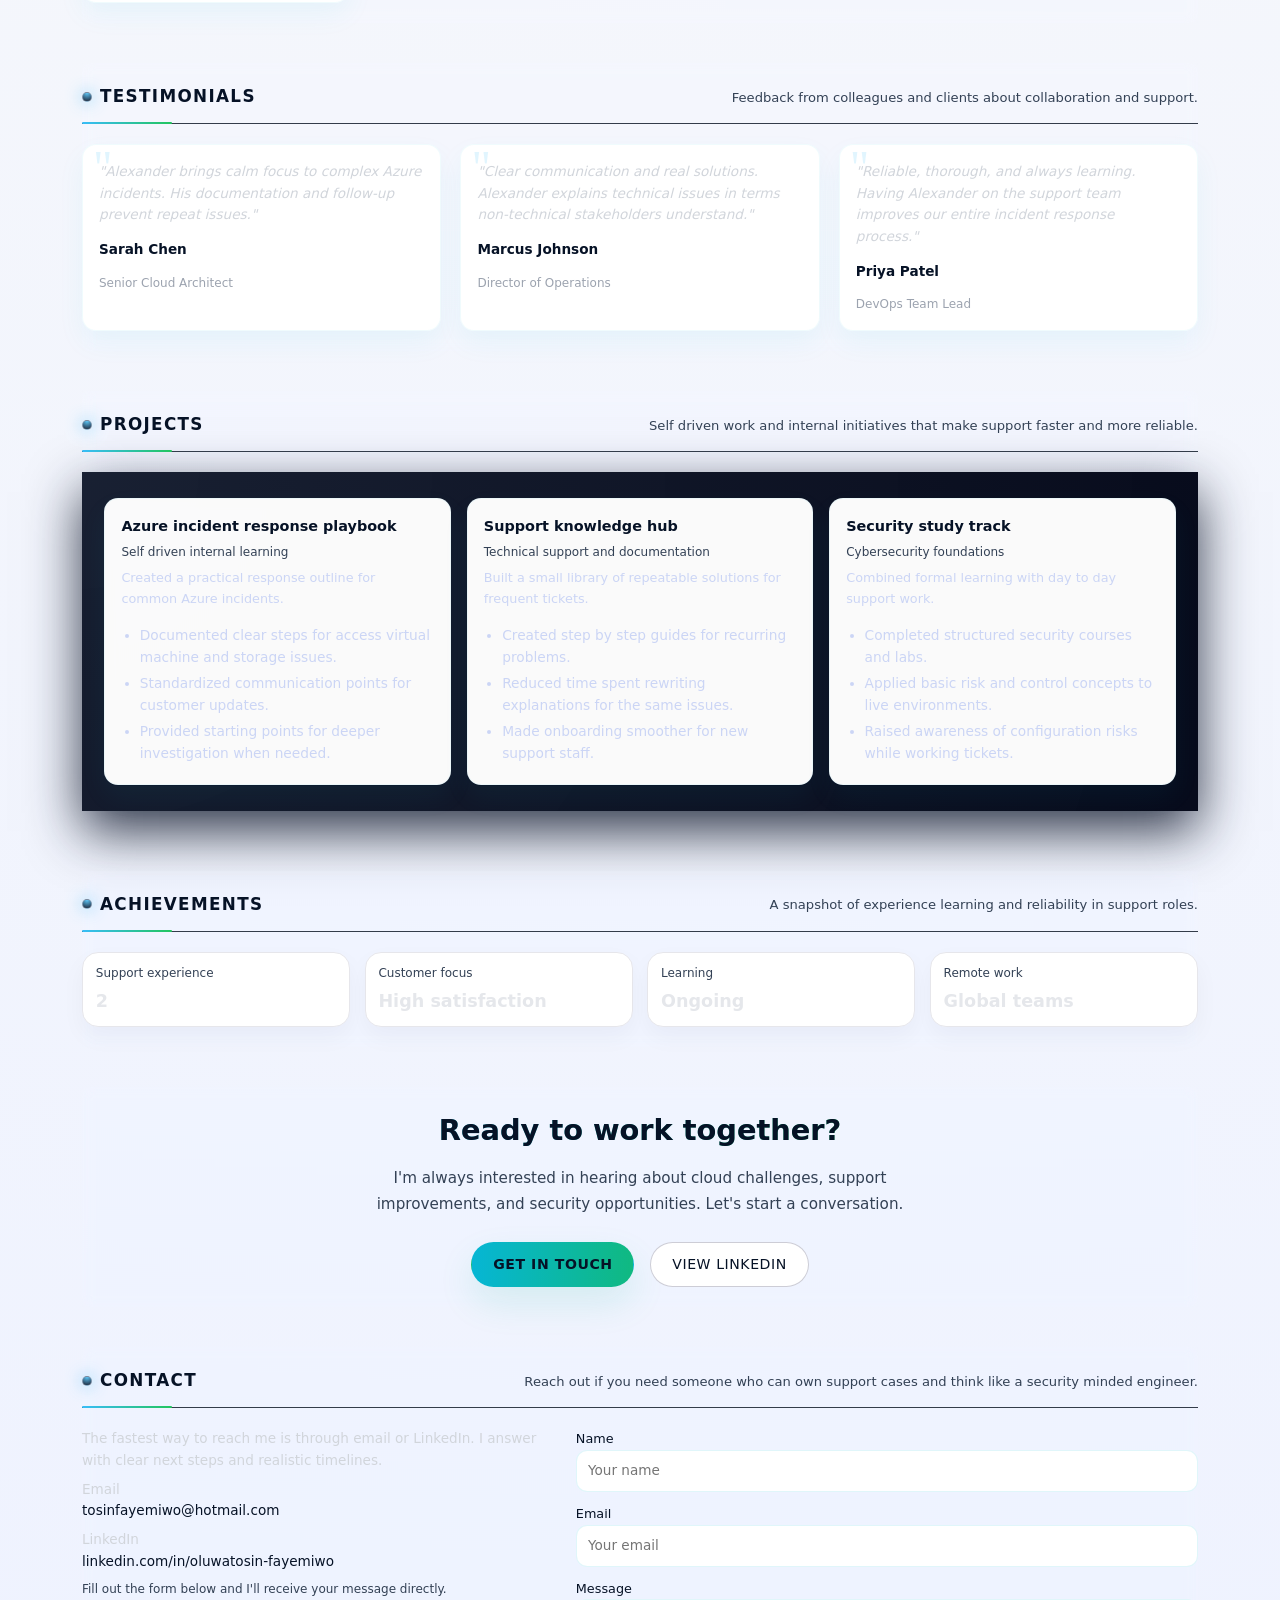
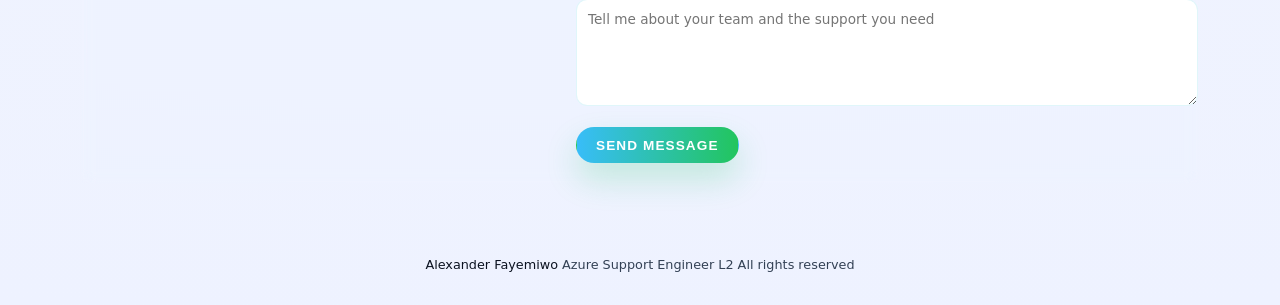
==== commit 8a41aceb: "Update print statement from 'Hello' to 'Goodbye'" ====
--- a/index.html
+++ b/index.html
@@ -18,7 +18,7 @@
       <div class="logo">
         <div class="logoMark">A</div>
         <div class="logoText">
-          <span>Alexander</span>
+          <span>Alexander Fayemiwo</span>
           <span>Azure Support Engineer L2</span>
         </div>
       </div>
@@ -54,6 +54,9 @@
       </nav>
     </header>
 
+    <!-- Mobile nav backdrop overlay -->
+    <div id="navBackdrop" class="navBackdrop"></div>
+
     <!-- Visible alert for form and global messages (dismissible) -->
     <div id="formAlert" class="formAlert visually-hidden" role="status" aria-live="polite" aria-atomic="true">
       <div class="formAlertContent"></div>
@@ -63,7 +66,7 @@
     <section class="hero" aria-label="Introduction">
       <div>
         <h1 class="heroTitle">
-          Alexander
+          Alexander Fayemiwo
           <span>Azure Support Engineer and Technical Problem Solver</span>
         </h1>
         <p class="heroSubtitle">
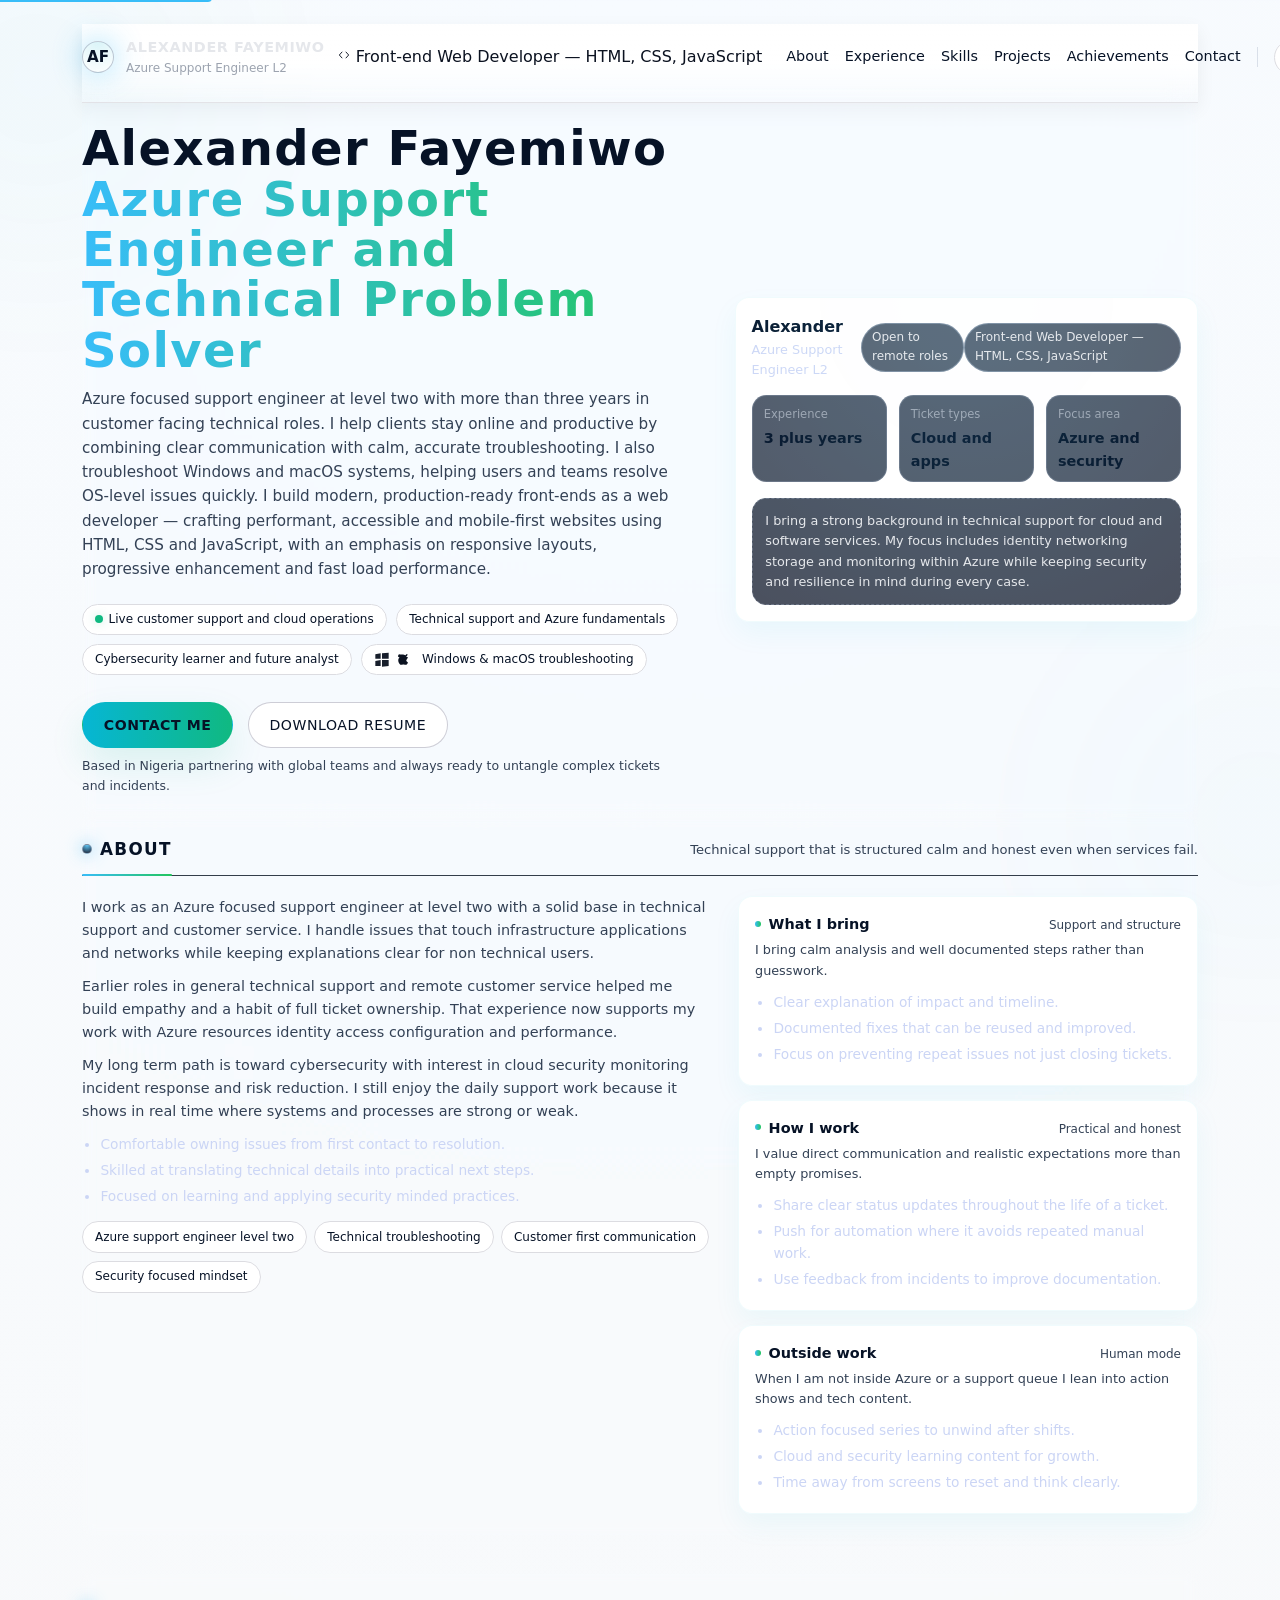
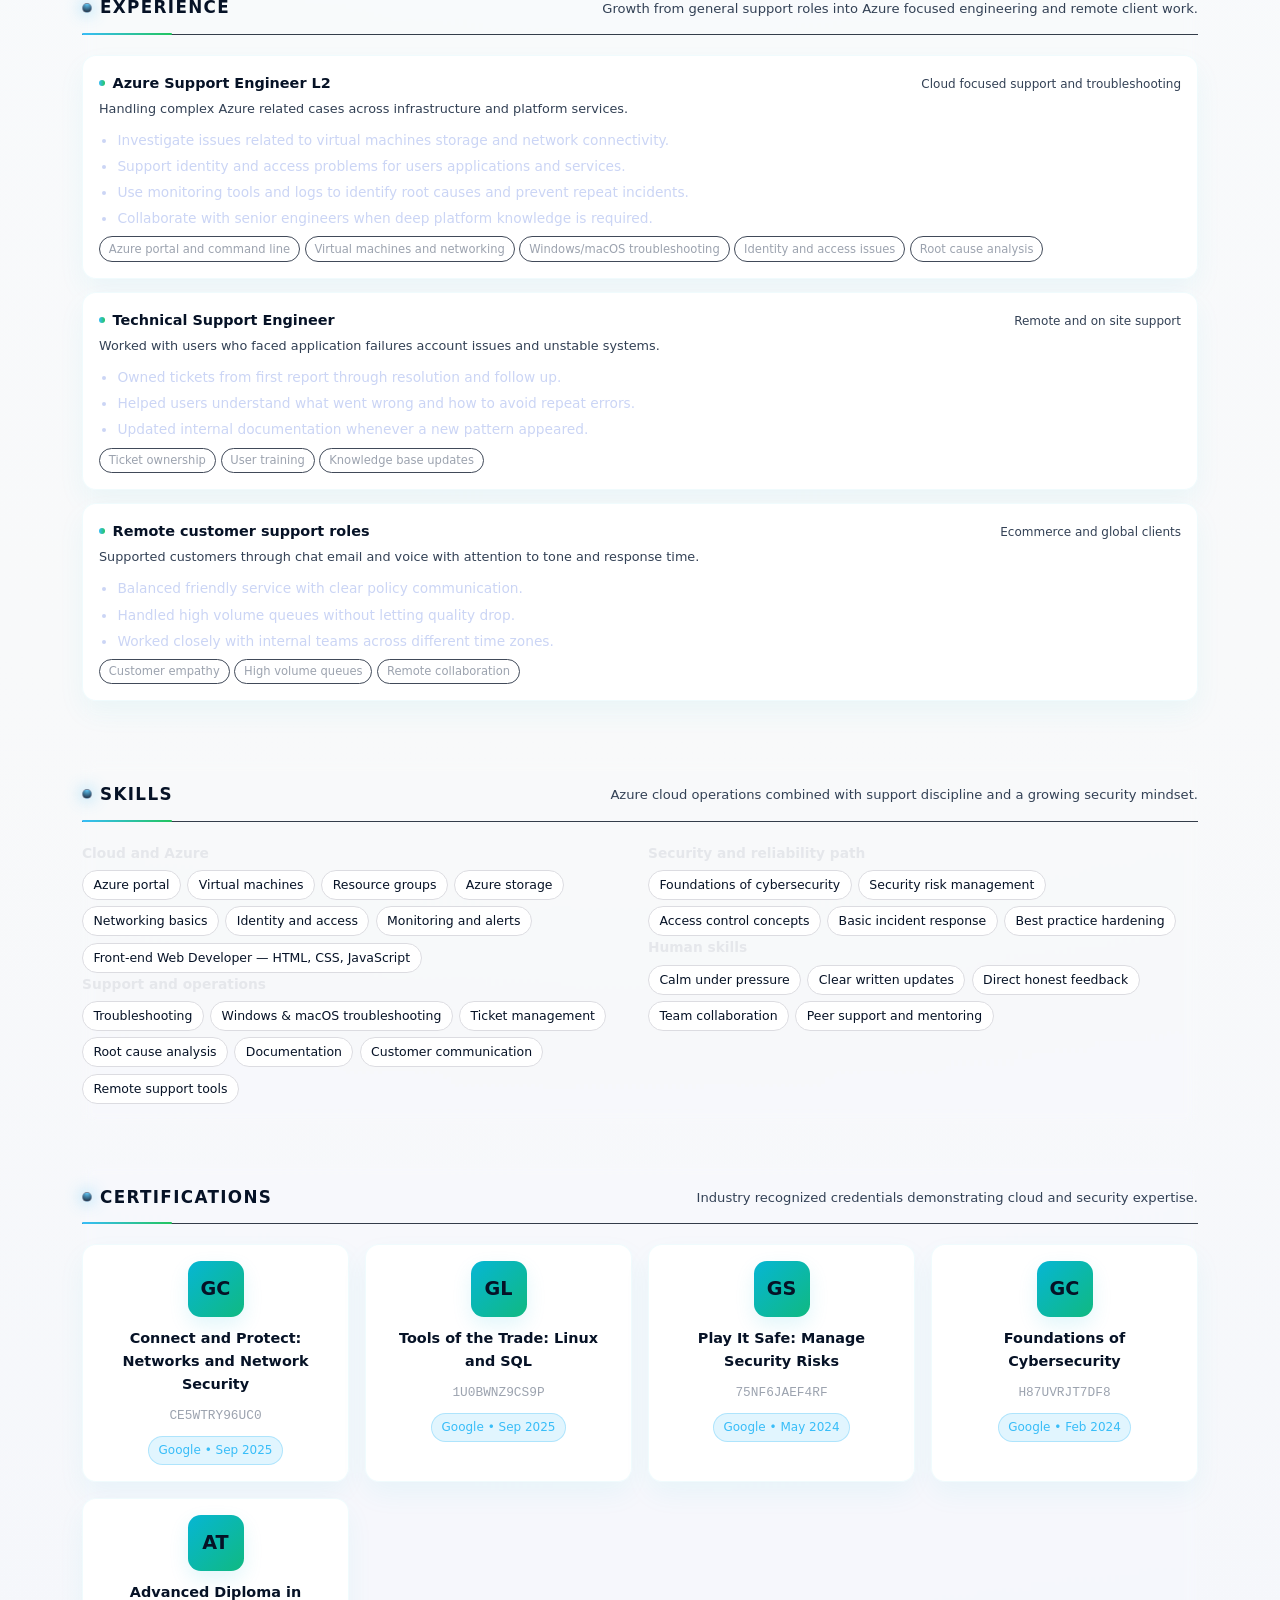
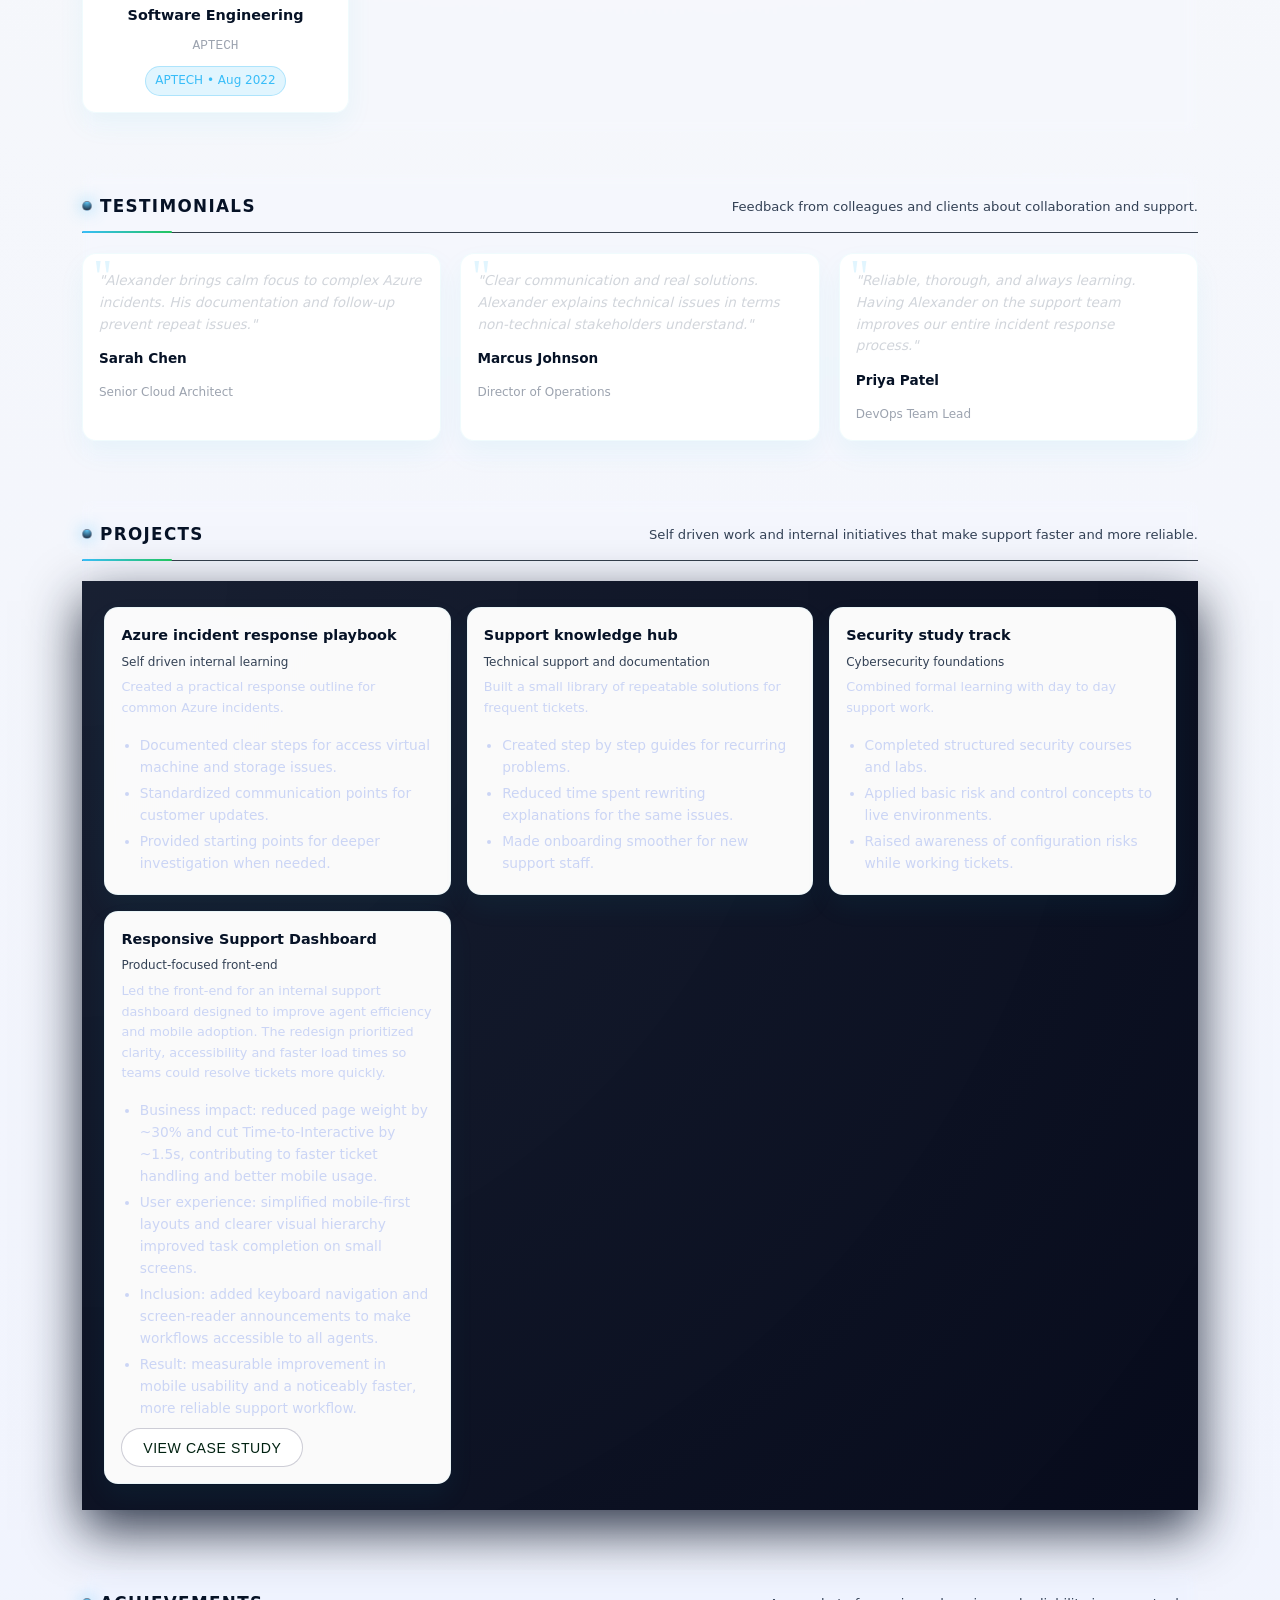
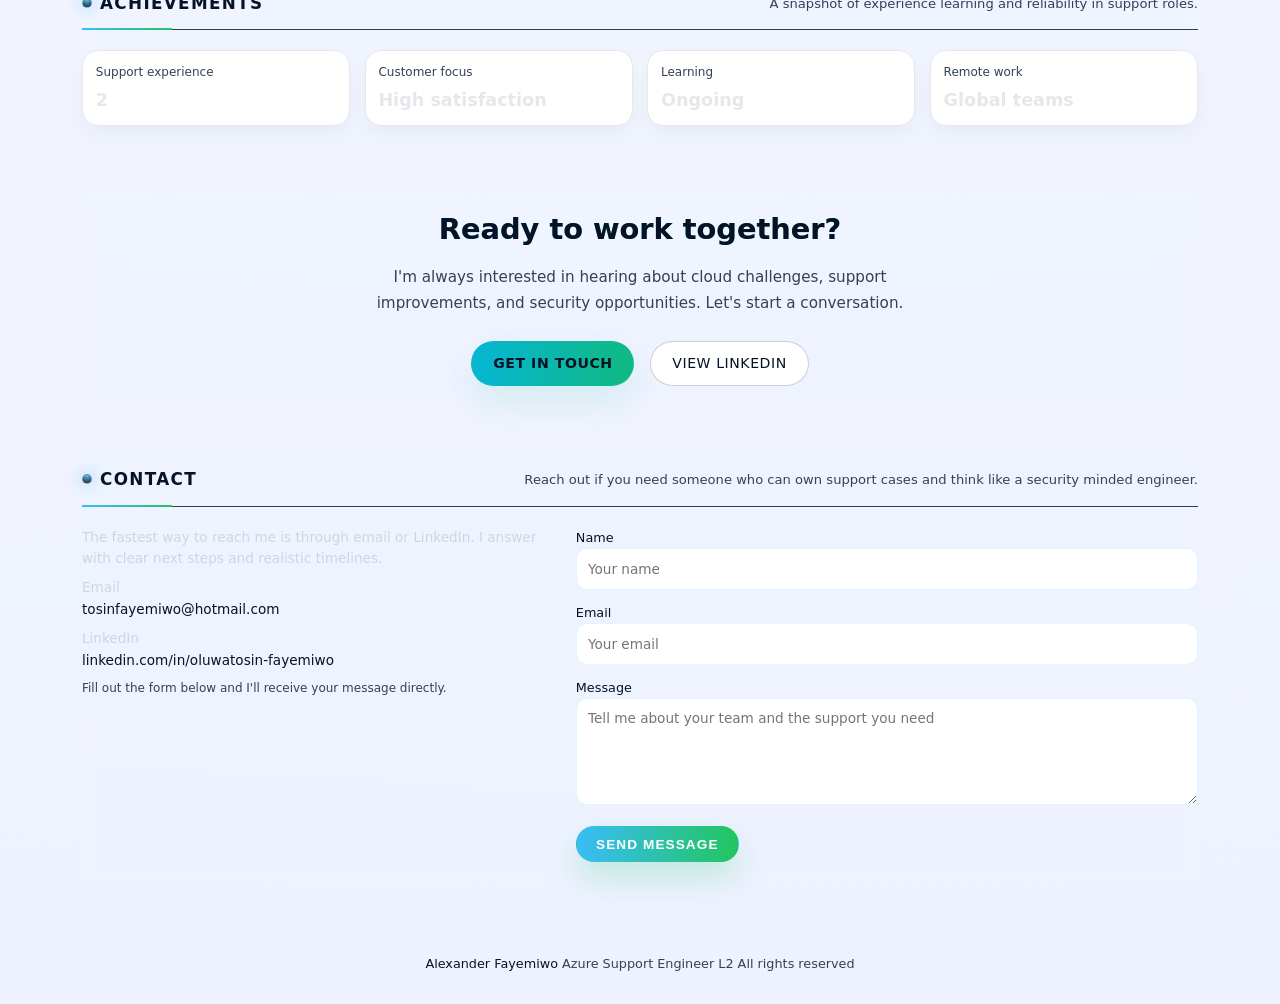
==== commit 22176c67: "Update index.html" ====
--- a/index.html
+++ b/index.html
@@ -6,20 +6,27 @@
   <meta name="description" content="Alexander Fayemiwo - Azure Support Engineer L2. Cloud operations, technical troubleshooting, and cybersecurity expertise.">
   <meta name="keywords" content="Azure, Support Engineer, Cloud, Technical Support, Cybersecurity">
   <meta name="author" content="Alexander Fayemiwo">
-  <meta property="og:title" content="Alexander Fayemiwo - Azure Support Engineer L2">
-  <meta property="og:description" content="Cloud-focused support engineer with 3+ years in customer-facing technical roles.">
+  <meta name="description" content="Alexander Fayemiwo — Front-end Web Developer (HTML, CSS, JavaScript) and Azure Support Engineer L2. Responsive, accessible front-ends and cloud support.">
+  <meta property="og:title" content="Alexander Fayemiwo — Front-end Web Developer & Azure Support Engineer L2">
+  <meta property="og:description" content="Front-end Web Developer and Azure Support Engineer with 3+ years delivering responsive, accessible web experiences and cloud support.">
   <meta property="og:type" content="website">
-  <title>Alexander Azure Support Engineer L2</title>
+  <title>Alexander Fayemiwo — Front-end Web Developer & Azure Support Engineer L2</title>
   <link rel="stylesheet" href="style.css">
 </head>
 <body>
   <div class="page">
     <header role="banner">
       <div class="logo">
-        <div class="logoMark">A</div>
+        <div class="logoMark">AF</div>
         <div class="logoText">
           <span>Alexander Fayemiwo</span>
           <span>Azure Support Engineer L2</span>
+        </div>
+        <div class="logoTag">
+          <svg class="logoTagIcon" width="14" height="14" viewBox="0 0 24 24" role="img" aria-label="Front-end Web Developer icon" focusable="false">
+            <path d="M8.5 7L4 12l4.5 5M15.5 7L20 12l-4.5 5" stroke="currentColor" stroke-width="1.6" stroke-linecap="round" stroke-linejoin="round" fill="none"></path>
+          </svg>
+          Front-end Web Developer — HTML, CSS, JavaScript
         </div>
       </div>
       <nav role="navigation" aria-label="Main navigation">
@@ -71,8 +78,9 @@
         </h1>
         <p class="heroSubtitle">
           Azure focused support engineer at level two with more than three years in customer facing technical roles.
-          I help clients stay online secure and productive by combining clear communication with calm accurate troubleshooting.
+          I help clients stay online and productive by combining clear communication with calm, accurate troubleshooting.
           I also troubleshoot Windows and macOS systems, helping users and teams resolve OS-level issues quickly.
+          I build modern, production-ready front-ends as a web developer — crafting performant, accessible and mobile-first websites using HTML, CSS and JavaScript, with an emphasis on responsive layouts, progressive enhancement and fast load performance.
         </p>
         <div class="heroBadges">
           <div class="badge">
@@ -119,6 +127,7 @@
             <div class="heroRole">Azure Support Engineer L2</div>
           </div>
           <div class="heroPill">Open to remote roles</div>
+          <div class="heroPill">Front-end Web Developer — HTML, CSS, JavaScript</div>
         </div>
         <div class="heroStats">
           <div class="heroStatItem">
@@ -346,6 +355,7 @@
               <span class="skillPill">Networking basics</span>
               <span class="skillPill">Identity and access</span>
               <span class="skillPill">Monitoring and alerts</span>
+              <span class="skillPill">Front-end Web Developer — HTML, CSS, JavaScript</span>
             </div>
 
             <div class="skillGroupTitle">Support and operations</div>
@@ -507,6 +517,23 @@
               <li>Raised awareness of configuration risks while working tickets.</li>
             </ul>
           </article>
+
+          <article class="projectCard" id="project-support-dashboard">
+            <div class="projectTitle">Responsive Support Dashboard</div>
+            <div class="projectRole">Product-focused front-end</div>
+            <p class="projectBody">
+              Led the front-end for an internal support dashboard designed to improve agent efficiency and mobile adoption. The redesign prioritized clarity, accessibility and faster load times so teams could resolve tickets more quickly.
+            </p>
+            <ul class="bulletList">
+              <li>Business impact: reduced page weight by ~30% and cut Time-to-Interactive by ~1.5s, contributing to faster ticket handling and better mobile usage.</li>
+              <li>User experience: simplified mobile-first layouts and clearer visual hierarchy improved task completion on small screens.</li>
+              <li>Inclusion: added keyboard navigation and screen-reader announcements to make workflows accessible to all agents.</li>
+              <li>Result: measurable improvement in mobile usability and a noticeably faster, more reliable support workflow.</li>
+            </ul>
+            <div class="projectActions">
+              <button class="buttonGhost viewCaseBtn" data-case="support-dashboard" aria-haspopup="dialog" aria-controls="caseStudyModal">View case study</button>
+            </div>
+          </article>
         </div>
       </section>
 
@@ -608,6 +635,24 @@
         </div>
       </section>
     </main>
+  </div>
+
+  <!-- Case study modal -->
+  <div id="caseStudyModal" class="caseStudyModal" role="dialog" aria-modal="true" aria-labelledby="caseStudyTitle" hidden>
+    <div class="caseStudyContent" role="document" tabindex="-1">
+      <button class="modalClose" aria-label="Close case study">✕</button>
+      <h3 id="caseStudyTitle">Responsive Support Dashboard — Case Study</h3>
+      <p class="caseStudySummary">A brief case study showing the work, approach and measurable impact.</p>
+      <div class="caseStudyGallery">
+        <img src="images/support-dashboard-1.png" alt="Support dashboard on mobile" />
+        <img src="images/support-dashboard-2.png" alt="Support dashboard on desktop" />
+      </div>
+      <ul class="bulletList">
+        <li>Reduced page weight by ~30% and improved Time-to-Interactive by ~1.5s.</li>
+        <li>Increased mobile task completion and agent efficiency through simplified workflows.</li>
+        <li>Added keyboard navigation and live region updates for inclusive support handling.</li>
+      </ul>
+    </div>
   </div>
 
   <footer>
@@ -617,3 +662,4 @@
   <script src="script.js"></script>
 </body>
 </html>
+
--- a/style.css
+++ b/style.css
@@ -79,7 +79,7 @@
   padding: 0.75rem 0 1.5rem;
   position: sticky;
   top: 0;
-  z-index: 10;
+  z-index: 45;
   backdrop-filter: blur(14px);
   background: linear-gradient(
     to bottom,
@@ -93,6 +93,7 @@
   display: flex;
   align-items: center;
   gap: 0.75rem;
+  flex-shrink: 0;
 }
 
 /* Mobile nav toggle */
@@ -104,6 +105,8 @@
   border-radius: 999px;
   cursor: pointer;
   color: inherit;
+  position: relative;
+  z-index: 50;
 }
 
 .navLinks {
@@ -433,6 +436,14 @@
 
 
 /* Off-canvas mobile nav styles */
+body.nav-open {
+  overflow: hidden;
+}
+
+.navBackdrop {
+  display: none;
+}
+
 body.nav-open .navLinks {
   transform: translateX(0) !important;
   visibility: visible !important;
@@ -1286,6 +1297,7 @@
     visibility: hidden;
     opacity: 0;
     z-index: 40;
+    pointer-events: auto;
   }
 
   nav { width: 100%; }
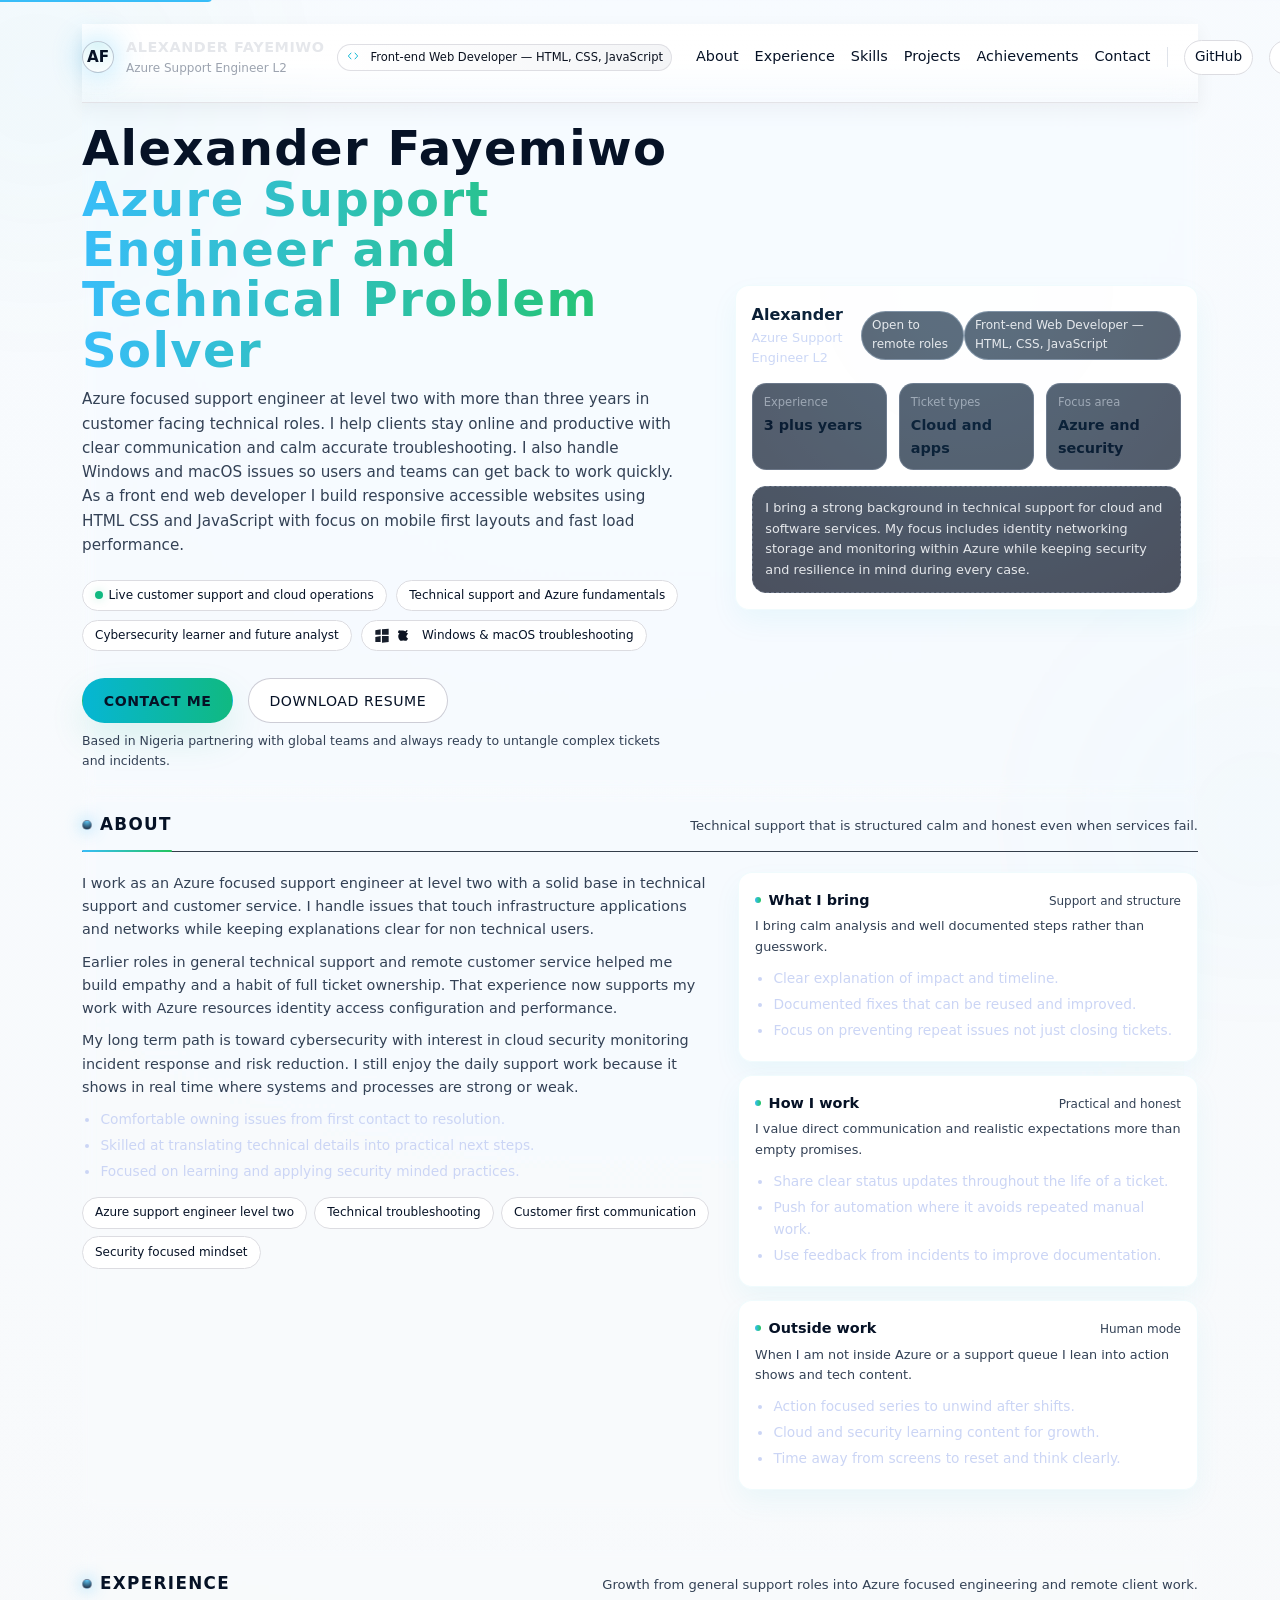
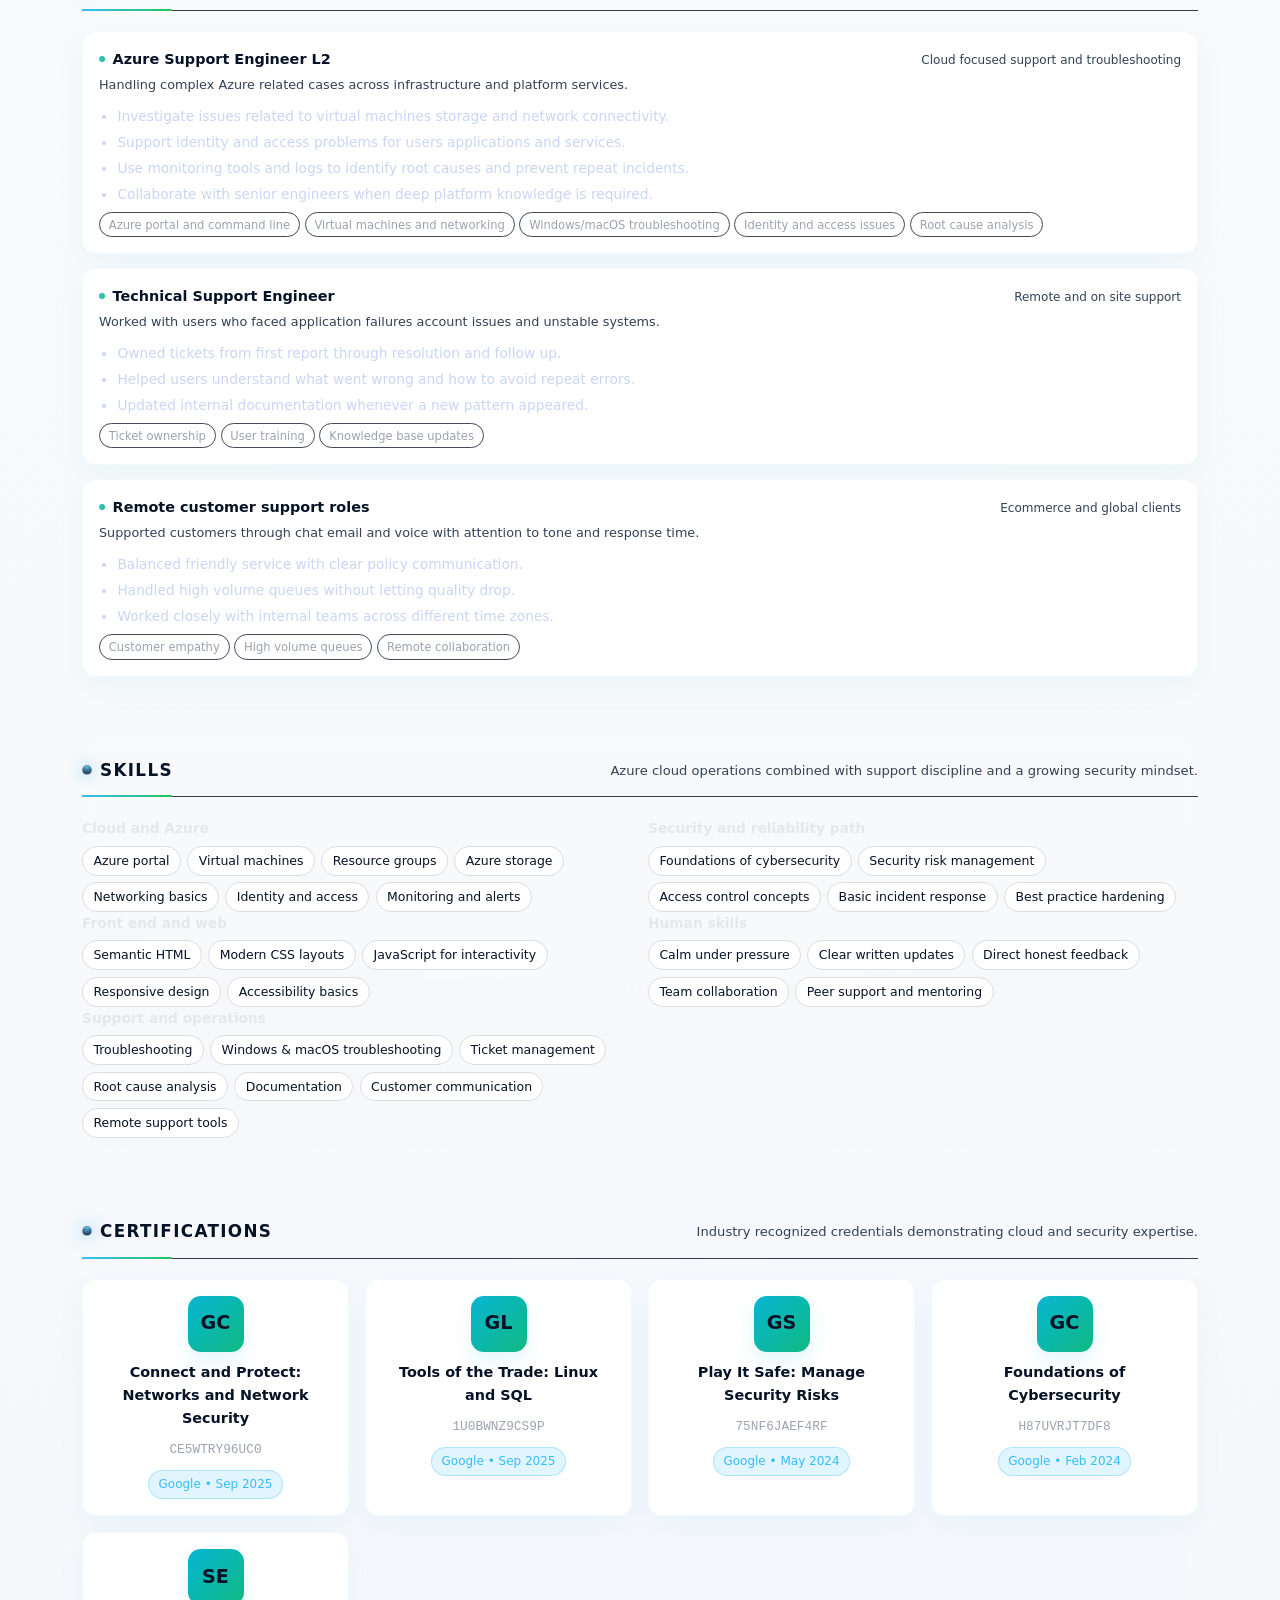
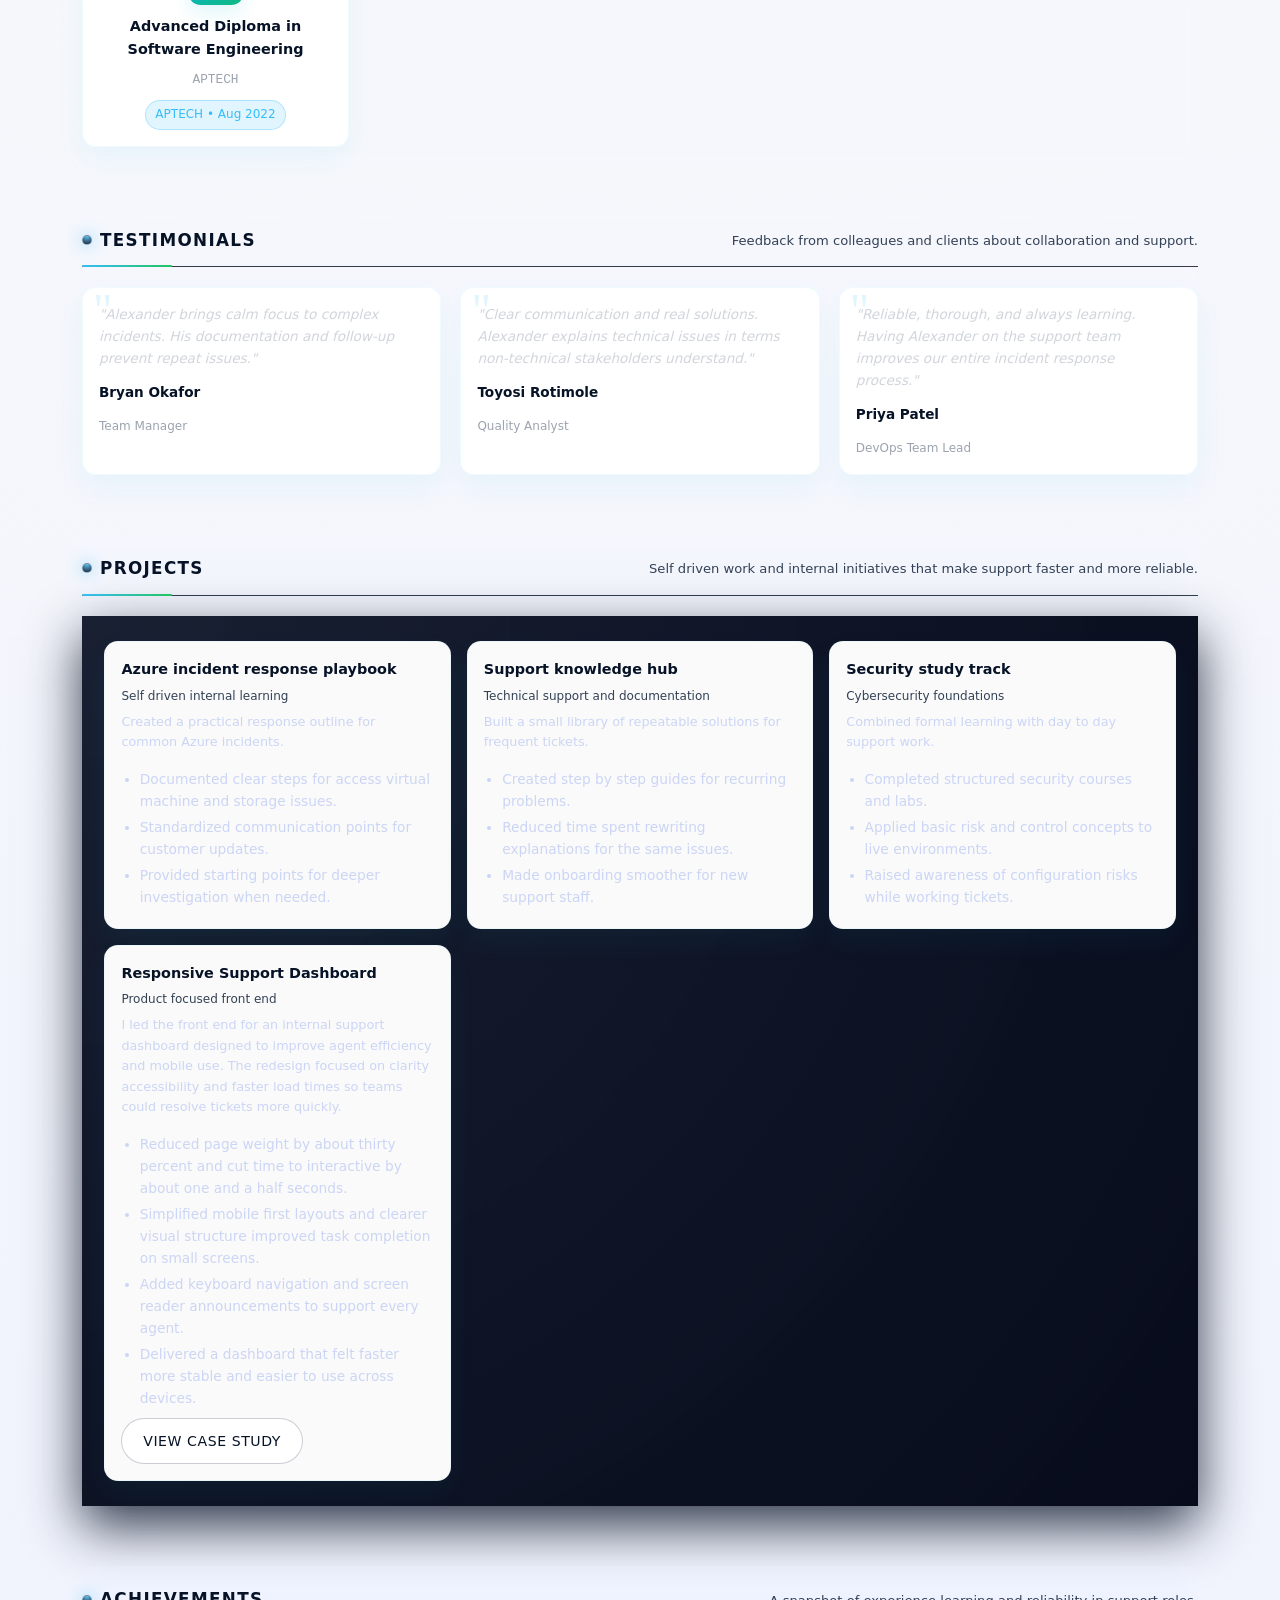
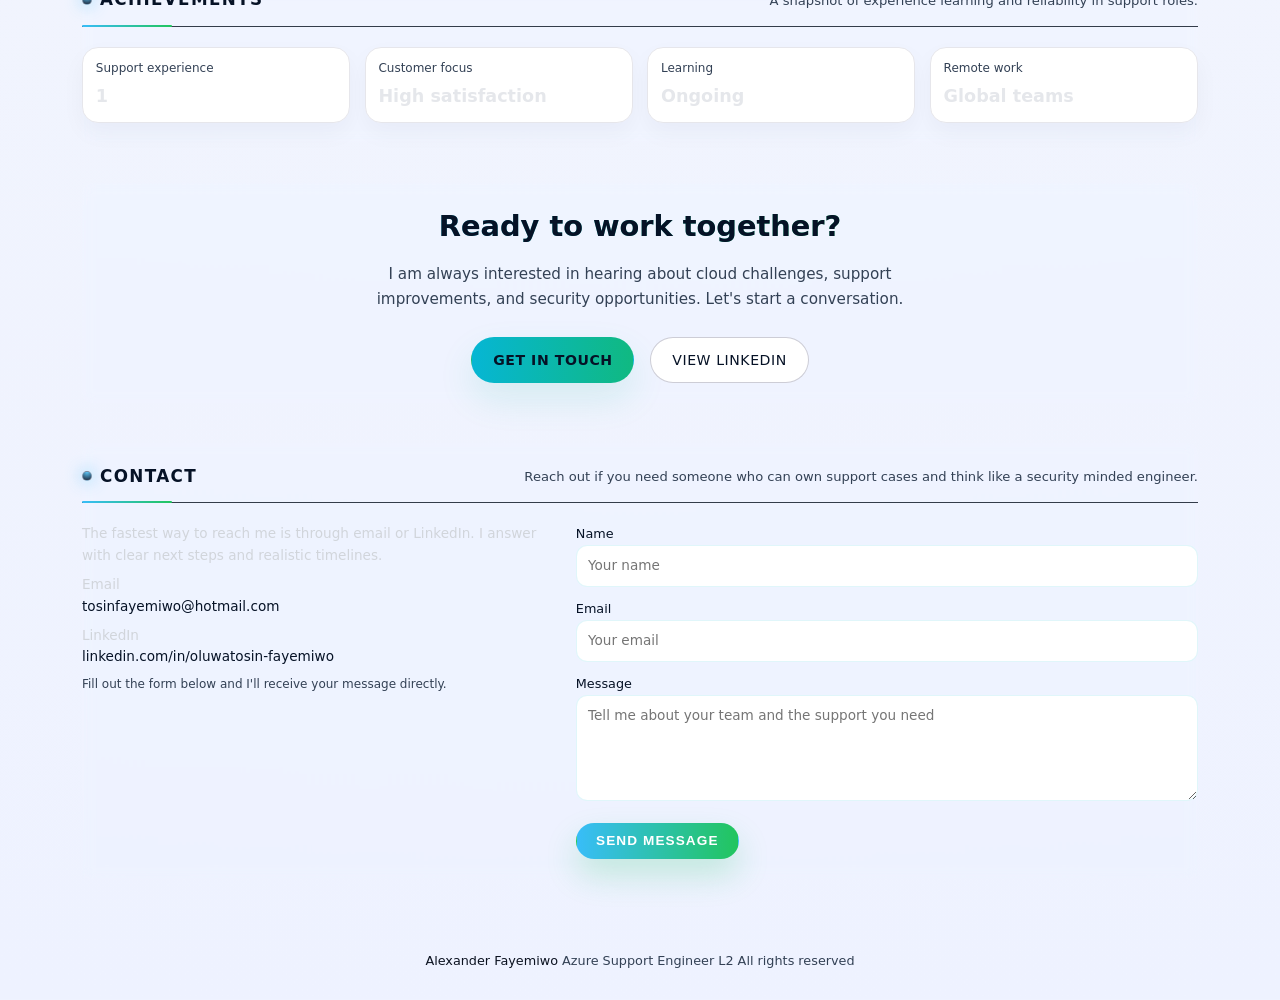
==== commit 34c79d73: "Update index.html Changes to nav bar to prevent side scrolling" ====
--- a/index.html
+++ b/index.html
@@ -78,9 +78,9 @@
         </h1>
         <p class="heroSubtitle">
           Azure focused support engineer at level two with more than three years in customer facing technical roles.
-          I help clients stay online and productive by combining clear communication with calm, accurate troubleshooting.
-          I also troubleshoot Windows and macOS systems, helping users and teams resolve OS-level issues quickly.
-          I build modern, production-ready front-ends as a web developer — crafting performant, accessible and mobile-first websites using HTML, CSS and JavaScript, with an emphasis on responsive layouts, progressive enhancement and fast load performance.
+          I help clients stay online and productive with clear communication and calm accurate troubleshooting.
+          I also handle Windows and macOS issues so users and teams can get back to work quickly.
+          As a front end web developer I build responsive accessible websites using HTML CSS and JavaScript with focus on mobile first layouts and fast load performance.
         </p>
         <div class="heroBadges">
           <div class="badge">
@@ -355,7 +355,15 @@
               <span class="skillPill">Networking basics</span>
               <span class="skillPill">Identity and access</span>
               <span class="skillPill">Monitoring and alerts</span>
-              <span class="skillPill">Front-end Web Developer — HTML, CSS, JavaScript</span>
+            </div>
+
+            <div class="skillGroupTitle">Front end and web</div>
+            <div class="skillList">
+              <span class="skillPill">Semantic HTML</span>
+              <span class="skillPill">Modern CSS layouts</span>
+              <span class="skillPill">JavaScript for interactivity</span>
+              <span class="skillPill">Responsive design</span>
+              <span class="skillPill">Accessibility basics</span>
             </div>
 
             <div class="skillGroupTitle">Support and operations</div>
@@ -429,7 +437,7 @@
             <div class="certStatus">Google • Feb 2024</div>
           </article>
           <article class="certCard">
-            <div class="certBadge">AT</div>
+            <div class="certBadge">SE</div>
             <div class="certTitle">Advanced Diploma in Software Engineering</div>
             <div class="certCode">APTECH</div>
             <div class="certStatus">APTECH • Aug 2022</div>
@@ -450,14 +458,14 @@
         </div>
         <div class="testimonialGrid">
           <article class="testimonialCard">
-            <div class="testimonialQuote">"Alexander brings calm focus to complex Azure incidents. His documentation and follow-up prevent repeat issues."</div>
-            <div class="testimonialAuthor">Sarah Chen</div>
-            <div class="testimonialRole">Senior Cloud Architect</div>
+            <div class="testimonialQuote">"Alexander brings calm focus to complex incidents. His documentation and follow-up prevent repeat issues."</div>
+            <div class="testimonialAuthor">Bryan Okafor </div>
+            <div class="testimonialRole">Team Manager</div>
           </article>
           <article class="testimonialCard">
             <div class="testimonialQuote">"Clear communication and real solutions. Alexander explains technical issues in terms non-technical stakeholders understand."</div>
-            <div class="testimonialAuthor">Marcus Johnson</div>
-            <div class="testimonialRole">Director of Operations</div>
+            <div class="testimonialAuthor">Toyosi Rotimole</div>
+            <div class="testimonialRole">Quality Analyst</div>
           </article>
           <article class="testimonialCard">
             <div class="testimonialQuote">"Reliable, thorough, and always learning. Having Alexander on the support team improves our entire incident response process."</div>
@@ -519,21 +527,24 @@
           </article>
 
           <article class="projectCard" id="project-support-dashboard">
-            <div class="projectTitle">Responsive Support Dashboard</div>
-            <div class="projectRole">Product-focused front-end</div>
-            <p class="projectBody">
-              Led the front-end for an internal support dashboard designed to improve agent efficiency and mobile adoption. The redesign prioritized clarity, accessibility and faster load times so teams could resolve tickets more quickly.
-            </p>
-            <ul class="bulletList">
-              <li>Business impact: reduced page weight by ~30% and cut Time-to-Interactive by ~1.5s, contributing to faster ticket handling and better mobile usage.</li>
-              <li>User experience: simplified mobile-first layouts and clearer visual hierarchy improved task completion on small screens.</li>
-              <li>Inclusion: added keyboard navigation and screen-reader announcements to make workflows accessible to all agents.</li>
-              <li>Result: measurable improvement in mobile usability and a noticeably faster, more reliable support workflow.</li>
-            </ul>
-            <div class="projectActions">
-              <button class="buttonGhost viewCaseBtn" data-case="support-dashboard" aria-haspopup="dialog" aria-controls="caseStudyModal">View case study</button>
-            </div>
-          </article>
+  <div class="projectTitle">Responsive Support Dashboard</div>
+  <div class="projectRole">Product focused front end</div>
+  <p class="projectBody">
+    I led the front end for an internal support dashboard designed to improve agent efficiency and mobile use. The redesign focused on clarity accessibility and faster load times so teams could resolve tickets more quickly.
+  </p>
+  <ul class="bulletList">
+    <li>Reduced page weight by about thirty percent and cut time to interactive by about one and a half seconds.</li>
+    <li>Simplified mobile first layouts and clearer visual structure improved task completion on small screens.</li>
+    <li>Added keyboard navigation and screen reader announcements to support every agent.</li>
+    <li>Delivered a dashboard that felt faster more stable and easier to use across devices.</li>
+  </ul>
+  <div class="projectActions">
+    <a href="./case-study-support-dashboard.html" class="buttonGhost">
+      View case study
+    </a>
+  </div>
+</article>
+
         </div>
       </section>
 
@@ -573,7 +584,7 @@
         <div class="ctaContent">
           <h2 class="ctaTitle">Ready to work together?</h2>
           <p class="ctaSubtitle">
-            I'm always interested in hearing about cloud challenges, support improvements, and security opportunities. Let's start a conversation.
+            I am always interested in hearing about cloud challenges, support improvements, and security opportunities. Let's start a conversation.
           </p>
           <div class="ctaActions">
             <a class="buttonPrimary" href="#contact">Get in touch</a>
@@ -648,7 +659,7 @@
         <img src="images/support-dashboard-2.png" alt="Support dashboard on desktop" />
       </div>
       <ul class="bulletList">
-        <li>Reduced page weight by ~30% and improved Time-to-Interactive by ~1.5s.</li>
+        <li>Reduced page weight by about thirty percent and improved time to interactive by about one and a half seconds.</li>
         <li>Increased mobile task completion and agent efficiency through simplified workflows.</li>
         <li>Added keyboard navigation and live region updates for inclusive support handling.</li>
       </ul>
@@ -662,4 +673,3 @@
   <script src="script.js"></script>
 </body>
 </html>
-
--- a/style.css
+++ b/style.css
@@ -149,6 +149,32 @@
 .logoText span:last-child {
   font-size: 0.75rem;
   color: #9ca3af;
+}
+
+.logoTag {
+  font-size: 0.72rem;
+  color: #cbd5f5;
+  padding: 0.2rem 0.5rem;
+  border-radius: 999px;
+  border: 1px solid rgba(148,163,184,0.25);
+  background: rgba(15,23,42,0.55);
+}
+
+.logoTagIcon {
+  display: inline-block;
+  vertical-align: -2px;
+  margin-right: 0.45rem;
+  color: #38bdf8;
+}
+
+/* Light theme adjustments for logoTag to match hero pill style */
+body.lightTheme .logoTag {
+  background: linear-gradient(to right, rgba(255,255,255,0.95), rgba(243,244,246,0.95));
+  color: #0b1220;
+  border-color: rgba(220,220,225,0.9);
+}
+body.lightTheme .logoTagIcon {
+  color: #06b6d4;
 }
 
 nav {
@@ -1556,3 +1582,58 @@
 
 /* Slightly larger base type for improved readability */
 body.lightTheme { font-size: 16px; }
+
+/* Case study modal styles */
+.caseStudyModal {
+  position: fixed;
+  inset: 0;
+  display: flex;
+  align-items: center;
+  justify-content: center;
+  background: rgba(2,6,23,0.6);
+  z-index: 9999;
+  padding: 1.25rem;
+}
+.caseStudyModal[hidden] { display: none; }
+.caseStudyContent {
+  background: #0f172a;
+  color: #e5e7eb;
+  max-width: 900px;
+  width: 100%;
+  border-radius: 12px;
+  padding: 1rem 1.25rem;
+  box-shadow: 0 20px 60px rgba(0,0,0,0.7);
+  position: relative;
+}
+.caseStudyContent .modalClose {
+  position: absolute;
+  right: 12px;
+  top: 12px;
+  background: transparent;
+  border: none;
+  color: inherit;
+  font-size: 1.1rem;
+  cursor: pointer;
+}
+.caseStudyGallery {
+  display: grid;
+  grid-template-columns: 1fr 1fr;
+  gap: 0.5rem;
+  margin: 0.75rem 0;
+}
+.caseStudyGallery img {
+  width: 100%;
+  border-radius: 8px;
+  display: block;
+  object-fit: cover;
+  height: 160px;
+}
+/* Light theme modal adjustments */
+body.lightTheme .caseStudyContent {
+  background: #ffffff;
+  color: #0b1220;
+  border: 1px solid rgba(220,220,225,0.9);
+}
+body.lightTheme .caseStudyModal {
+  background: rgba(255,255,255,0.7);
+}
